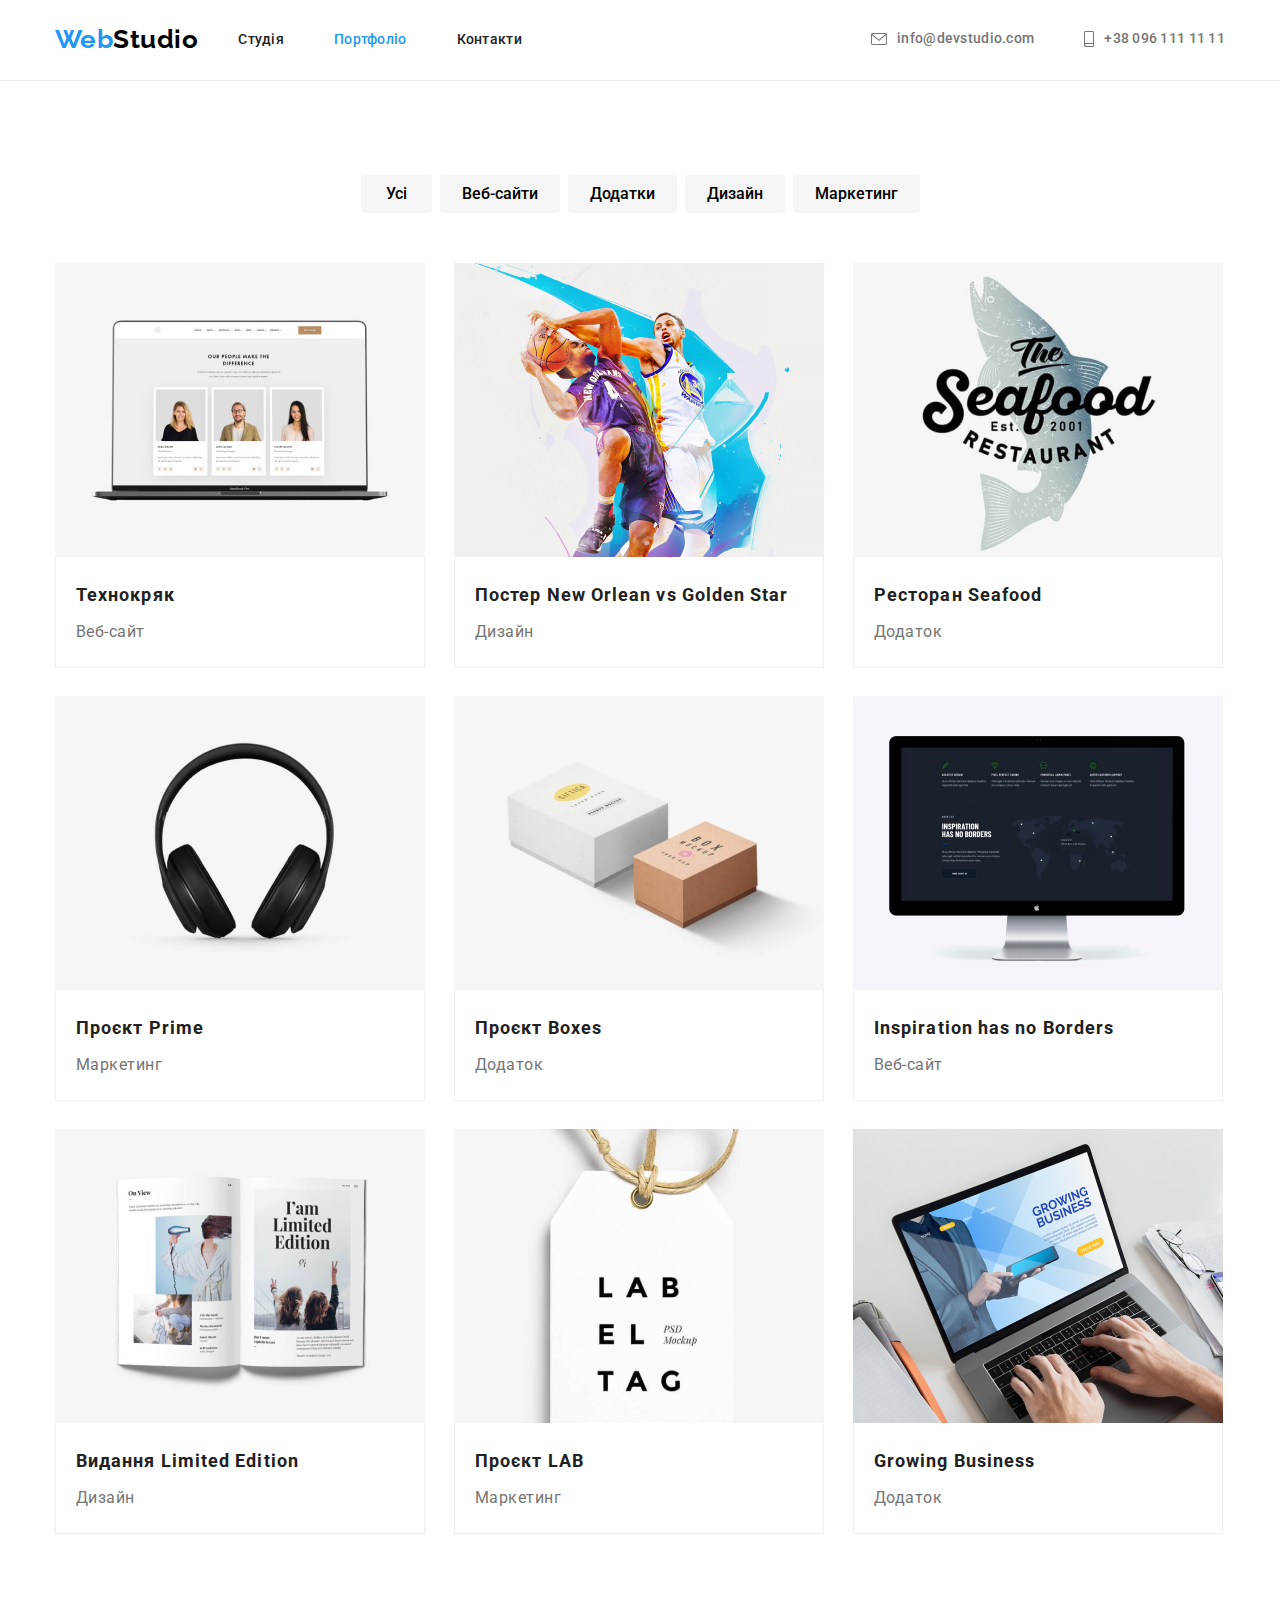
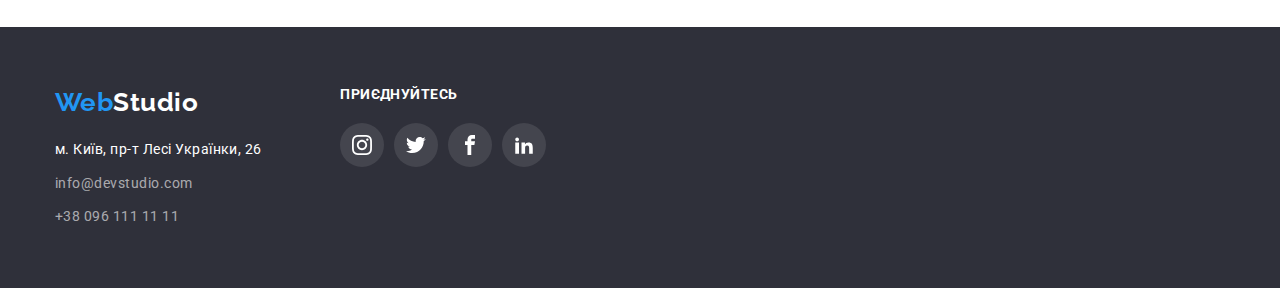
==== portfolio.html @ 58c79b78 "переробив" ====
<!DOCTYPE html>
<html lang="uk">
<head>
    <meta charset="UTF-8">
    <meta http-equiv="X-UA-Compatible" content="IE=edge">
    <meta name="viewport" content="width=device-width, initial-scale=1.0">
    <title>Портфоліо</title>
    <link rel="preconnect" href="https://fonts.googleapis.com">
    <link rel="preconnect" href="https://fonts.gstatic.com" crossorigin>
    <link href="https://fonts.googleapis.com/css2?family=Raleway:wght@700&family=Roboto:wght@400;500;700;900&display=swap" rel="stylesheet">
    <link rel="stylesheet" href="https://cdn.jsdelivr.net/npm/modern-normalize@1.1.0/modern-normalize.min.css">
    <link rel="stylesheet" href="./сss/styles.css">
</head>
<body>
    <header class="page-header">
        <div class="container page-header-container">
            <nav class="menu">
                <a href="./index.html" class="logo"><span class="slogan">Web</span><span class="slogan-logo">Studio</span></a>
    
                <ul class="menu-list">
                <li><a href="./index.html" class="menu-item">Студія</a></li>
                <li><a href="./portfolio.html" class="menu-item-current">Портфоліо</a></li>
                <li><a href="" class="menu-item">Контакти</a></li>
                </ul>
            </nav>
            
            <ul class="nav-link">
            <li class="nav-list"><a href="mailto:info@devstudio.com" class="nav-items">
                <svg class="contact-list" width="16" height="12">
                    <use href="./img/sprite.svg#icon-envelope-2" class="use-envelope"></use>
                  </svg>
                <span class="nav-info">info@devstudio.com</span></a></li>
            <li><a href="tel:+380961111111" class="nav-items">
                <svg class="contact-list" width="10" height="16">
                    <use href="./img/sprite.svg#icon-smartphone"></use>
                  </svg>
                +38 096 111 11 11</a></li>
            </ul>
        </div>
    </header>

    <main class="section">
    <div class="container">
    <h1 class="visually-hidden">Список робіт</h1>
    <ul class="filter-list">
     <li><button type="button" class="button button-all filter-button">Усі</button></li>
     <li><button type="button" class="button filter-button">Веб-сайти</button></li>
     <li><button type="button" class="button filter-button">Додатки</button></li>
     <li><button type="button" class="button filter-button">Дизайн</button></li>
     <li><button type="button" class="button filter-button">Маркетинг</button></li>   
    </ul>

    <ul class="list-works">
        <li class="list-works-item">
            <!-- <a href="" class="list-works-link link"> -->
        <img src="./img/imgtechnokryak1.jpg" alt="technokryak" width="370">  
         <div class="text-wrapper">
        <h2 class="list-works-items">Технокряк</h2>
         <p class="list-works-text">Веб-сайт</p> 
        </div> 
    <!-- </a>  -->
        </li>

        <li class="list-works-item">
            <!-- <a href="" class="list-works-link link"> -->
        <img src="./img/imgposter2.jpg" alt="poster" width="370">
        <div class="text-wrapper">
        <h2 class="list-works-items">Постер New Orlean vs Golden Star</h2>
         <p class="list-works-text">Дизайн</p> 
        </div>
    <!-- </a> -->
        </li>

        <li class="list-works-item">
            <!-- <a href="" class="list-works-link link"> -->
        <img src="./img/imgrestoran3.jpg" alt="restoran" width="370">
        <div class="text-wrapper">
        <h2 class="list-works-items">Ресторан Seafood</h2>
         <p class="list-works-text">Додаток</p>
         </div> 
        <!-- </a> -->
        </li>
        
        <li class="list-works-item">
            <!-- <a href="" class="list-works-link link"> -->
        <img src="./img/imgnaushniki4.jpg" alt="naushniki" width="370">    
        <div class="text-wrapper">
        <h2 class="list-works-items">Проєкт Prime</h2>
         <p class="list-works-text">Маркетинг</p>
         </div>
        <!-- </a> -->
        </li>

        <li class="list-works-item">
            <!-- <a href="" class="list-works-link link"> -->
        <img src="./img/imgboxes5.jpg" alt="boxes" width="370">
        <div class="text-wrapper">
        <h2 class="list-works-items">Проєкт Boxes</h2>
         <p class="list-works-text">Додаток</p>
         </div> 
        <!-- </a> -->
        </li>

        <li class="list-works-item">
            <!-- <a href="" class="list-works-link link"> -->
        <img src="./img/imgmonitor6.jpg" alt="monitor" width="370">    
        <div class="text-wrapper">
        <h2 class="list-works-items">Inspiration has no Borders</h2>
         <p class="list-works-text">Веб-сайт</p>
         </div> 
        <!-- </a> -->
        </li>

        <li class="list-works-item">
            <!-- <a href="" class="list-works-link link"> -->
        <img src="./img/imgbook7.jpg" alt="book" width="370">
        <div class="text-wrapper">
        <h2 class="list-works-items">Видання Limited Edition</h2>
         <p class="list-works-text">Дизайн</p>
        </div>
    <!-- </a>   -->
        </li>

        <li class="list-works-item">
            <!-- <a href="" class="list-works-link link"> -->
        <img src="./img/imglabel8.jpg" alt="label" width="370">
        <div class="text-wrapper">
        <h2 class="list-works-items">Проєкт LAB</h2>
         <p class="list-works-text">Маркетинг</p> 
        </div>
    <!-- </a>  -->
        </li>

        <li class="list-works-item">
            <!-- <a href="" class="list-works-link link"> -->
        <img src="./img/imgnotebook9.jpg" alt="notebook" width="370">   
        <div class="text-wrapper">
        <h2 class="list-works-items">Growing Business</h2>
         <p class="list-works-text">Додаток</p> 
        </div> 
    <!-- </a> -->
        </li>
    </ul>
</div>
</main>

<footer class="section-footer">

    <div class="container page-footer">
    <div class="logo-container">
    <div class="logo-footer">
        <a href="./index.html" class="logo"><span class="slogan">Web</span><span class="slogan-text">Studio</span></a>
    </div>
        <address class="address">
            <a href="https://goo.gl/maps/XoqfhAZ9AHPVLFfU8" class="address-text" target="_blank"  rel="noopener noreferrer" >м. Київ, пр-т Лесі Українки, 26</a> 
        <ul class="address-list">
        <li><a href="mailto:info@devstudio.com" class="address-mail">info@devstudio.com</a></li>
        <li><a href="tel:+380961111111" class="address-mail">+38 096 111 11 11</a></li>
    </ul>
    
    </address>
</div>

    <div class="footer-community">
        <h3 class="community-title"><span class="community-logo">приєднуйтесь</span></h3>
        <ul class="footer-list">
            <li>
                <a href="" class="social-list-item">
                <svg class="link-change-color" width="20" height="20">
                    <use href="./img/sprite.svg#icon-instagram"></use>
                </svg>
            </a>
            </li>
            <li>
                <a href="" class="social-list-item">
                <svg class="link-change-color" width="20" height="20">
                    <use href="./img/sprite.svg#icon-Vector"></use>
                </svg>
            </a>
            </li>
            <li>
                <a href="" class="social-list-item">
                <svg class="link-change-color" width="20" height="20">
                    <use href="./img/sprite.svg#icon-facebook"></use>
                </svg>
            </a>
            </li>
            <li>
                <a href="" class="social-list-item">
                <svg class="link-change-color" width="20" height="20">
                    <use href="./img/sprite.svg#icon-linkedin2"></use>
                </svg>
            </a>
            </li>
        </ul>
    </div>
</div>
</footer>
    
</body>
</html>
---- сss/styles.css ----
:root{
    --primary-text-color: #212121;
    --second-text-color: #757575;
    --accent-color: #2196F3;
    --background-color: #2F303A;
    --white-color: #FFFFFF;
    --background-page-color: #F5F5F5;
    --addres-mail-color: rgba(255, 255, 255, 0.6);
    --slogan-logo-color: #000000;
    --backgroung-color-button: #F5F4FA;
    --primaru-link-color: #AFB1B8;
  }

h1,
h2,
h3,
h4,
h5,
h6,
p {
  margin-top: 0;
  margin-bottom: 0;
}

ul,
ol {
  margin-top: 0;
  margin-bottom: 0;
  padding-left: 0;
}

img {
  display: block;
}

.list {
  list-style: none;
}

.link {
  text-decoration: none;
}

button {
  cursor: pointer;
}

.container {
    width: 1200px;
    margin-left: auto;
    margin-right: auto;
    padding-left: 15px;
    padding-right: 15px;
  }

body{
    background: var(--white-color);
    color: var(--primary-text-color);
    font-family: Roboto, sans-serif;
    letter-spacing: 0.03em;
    font-weight: 400;
}

/* Site nav */

.page-header{
    padding-top: 24px;
  padding-bottom: 25px;
  
  border-bottom: 1px solid #ECECEC;;
}

ul{
    list-style: none;
}

.page-header-container {
    display: flex;
    align-items: center;
  }

.menu{
    display: flex;
  align-items: center;
  column-gap: 40px;
    
}

.logo{
    font-family: Raleway, sans-serif;
    font-weight: 700;
    font-size: 26px;
    line-height: 1.19;
    text-decoration: none;
}

.slogan{
color: var(--accent-color);
}

.slogan-logo{
color: var(--slogan-logo-color);
}

.slogan-text{
    color: var(--white-color);
}

.menu-list{
    display: flex;
  align-items: center;
  column-gap: 50px;
}

.menu-item:hover, .list-item:focus{
  color: var(--accent-color);  
}

.menu-item{
    font-weight: 500;
font-size: 14px;
line-height: 1.14;
letter-spacing: 0.02em;
    color: var(--primary-text-color);
    text-decoration: none;
}

.menu-item-current{
    font-weight: 500;
font-size: 14px;
line-height: 1.14;
letter-spacing: 0.02em;
    color: var(--accent-color);
    text-decoration: none;
}

/* .menu-item-current::after{
  display: block;
  content: '';
  background: #2196F3;
  width: 48px;
  height: 4px;
} */

.nav-link{
    display: flex;
  column-gap: 50px;
  margin-left: auto;
  justify-content: center;
}

.nav-list{
  display: flex;
  justify-content: center;
  align-items: center;
}





.nav-items{
    font-weight: 500;
font-size: 14px;
line-height: 1.14;
letter-spacing: 0.02em;
    color: var(--second-text-color);
    text-decoration: none;
  display: flex;
  justify-content: center;
  align-items: center;
}

.contact-list{
margin-right: 10px;
display: flex;
justify-content: center;
fill: var(--second-text-color);
}

.nav-info{
display: flex;
align-items: center;
}


.contact-list:hover, .contact-list:focus{
  fill: var(--accent-color);  
}

.nav-list:hover, .nav-list:focus{
  fill: var(--accent-color);  
}

.nav-items:hover, .nav-items:focus{
    color: var(--accent-color);  
  }

  .nav-items:hover .contact-list,
.nav-items:focus .contact-list {
  background-color: var(--white-color);
  fill: var(--accent-color)
}

  /* Section 1 */

  .section{
    padding-top: 94px;
    padding-bottom: 94px;
  }

  .visually-hidden {
    position: absolute;
    width: 1px;
    height: 1px;
    margin: -1px;
    border: 0;
    padding: 0;
    white-space: nowrap;
    clip-path: inset(100%);
    clip: rect(0 0 0 0);
    overflow: hidden;
  }

  .hero{
    background: #C4C4C4;
    padding-top: 200px;
    padding-bottom: 200px;
    background-image: linear-gradient(rgba(47, 48, 58, 0.4), rgba(47, 48, 58, 0.4)), url('../img/Img\(2\).jpg');
    background-size: 1600px auto;
  }

  .hero-title{
    font-weight: 900;
font-size: 44px;
line-height: 1.37;
margin: 0 auto;
text-align: center;
letter-spacing: 0.06em;
text-transform: uppercase;
    color: var(--white-color);
    margin-bottom: 30px;
  }

.hero-button{
    font-weight: 700;
font-size: 16px;
line-height: 1.88;
letter-spacing: 0.06em;
    font-family: inherit;
    background: var(--accent-color);
    color: var(--white-color);
    cursor: pointer;
    padding: 10px 32px;
    display: block;
    min-width: 216px;
    margin: 0 auto;
    box-shadow: 0px 4px 4px rgba(0, 0, 0, 0.15);
border-radius: 4px;
border: none;
}

.hero-button:active{
  background-color: #188CE8;
}

/* Section2 */

.benefits{
     padding-top: 94px;
  
}

.list{
    display: flex;
    column-gap: 30px;
}

.list-box{
  width: 270px;
}

.list-box-item{
 display: flex;
 justify-content: center;
  width: 270px;
  height: 120px;
  background: #F5F4FA;
border-radius: 4px;
margin-bottom: 30px;
}

.list-box-antena{
  margin-top: 25px;
  /* display: flex; */
  /* margin: 0 auto;
  justify-content: center;
  align-items: center;
  text-align: center; */
  width: 70px;
height: 70px;
  /* background: #F5F4FA;
border-radius: 4px; */
/* width: 270px;
  height: 120px; */
  /* padding-top: 25px;
    padding-bottom: 100px;  */
}

.list-option{
    font-weight: 700;
font-size: 14px;
line-height: 1.14;
letter-spacing: 0.03em;
text-transform: uppercase;
margin-bottom: 10px;
}


.list-caption{
font-size: 14px;
line-height: 1.7;
letter-spacing: 0.03em;
    color: var(--second-text-color);
}


/* Section3 */


.title-about{
    font-weight: 700;
font-size: 36px;
line-height: 1.17;
text-align: center;
letter-spacing: 0.03em;
margin-bottom: 50px;
}

.work-list{
  display: flex;
  column-gap: 30px;
}


/* Section4 */

.team{
  background-color: var(--background-page-color);
}

.title-team{
    font-weight: 700;
font-size: 36px;
line-height: 1.17;
text-align: center;
letter-spacing: 0.03em;
margin-bottom: 50px;
}

.team-list{
  display: flex;
  column-gap: 30px;
}

.speaker{
  box-shadow: 0px 1px 3px rgba(0, 0, 0, 0.12), 0px 1px 1px rgba(0, 0, 0, 0.14), 0px 2px 1px rgba(0, 0, 0, 0.2);
border-radius: 0px 0px 4px 4px;
text-align: center;
}

.speaker-border{
  padding: 30px;
  background-color: var(--white-color);
  border-radius: 0px 0px 4px 4px;
}

.text-name{
    font-weight: 500;
font-size: 16px;
line-height: 1.19;
letter-spacing: 0.03em;
padding-bottom: 10px;
}

.text{
font-size: 16px;
line-height: 1.19;
    color: var(--second-text-color);
}

.social-list{
  display: flex;
  justify-content: center;
  align-items: center;
  column-gap: 10px;
  margin-top: 16px;
}

.social-list-link{
  display: flex;
  justify-content: center;
  align-items: center;
  width: 44px;
  height: 44px;
  border-radius: 50%;
  background-color: #ffffff;
  
}


.social-list-link:hover,
.social-list-link:focus {
  background-color: var(--accent-color);
  fill: var(--white-color);
}

.social-list-icon {
  fill: var(--primaru-link-color);
  height: 20px;
}

.social-list-link:hover .social-list-icon,
.social-list-link:focus .social-list-icon {
  background-color: var(--accent-color);
  fill: var(--white-color);
}

/* .social-list-link:hover, .social-list-link:focus{
  background-color: var(--accent-color);
  
} */

/* .social-list-icon{
  fill: green;
} */

/* .social-list-link:hover .social-list-icon,
.social-list-link:focus .social-list-icon {
  fill: var(--accent-color);
} */



/* SECTION CLIENTS */

.clients{
  font-weight: 700;
font-size: 36px;
line-height: 1.17;
text-align: center;
letter-spacing: 0.03em;
margin-bottom: 50px;
}

.clients-list{
  display: flex;
  justify-content: center;
  /* align-items: center; */
  column-gap: 30px;
  /* margin-top: 50px; */
}

/* .clients-item{
  /* display: flex;
  justify-content: center;
  width: 170px;
  height: 92px;
  background-color: #ffffff;
  border: 1px solid #AFB1B8;
border-radius: 4px; */
/* } */ 

/* .clients-item{
  display: flex;
}

.clients-item:hover,
.clients-item:focus{
  fill: var(--accent-color);
   
} */

.clients-list-link{
   
  display: flex;
  justify-content: center;
  align-items: center;
  width: 170px;
  height: 92px;
  background-color: var(--white-color);
  border: 1px solid #AFB1B8;
border-radius: 4px;
}

.clients-link-icon{
  display: flex;
  fill: var(--primaru-link-color);
}

.clients-list-link:hover,
.clients-list-link:focus{
  fill: var(--accent-color);
  border: 1px solid var(--accent-color); 
}




/* .clients-link-icon:hover,
.clients-link-icon:focus{
  fill: var(--accent-color);
} */


.clients-list-link:hover .clients-link-icon,
.clients-list-link:focus .clients-link-icon{
  fill: var(--accent-color);
}



/* footer */

.section-footer{
    padding-top: 60px;
    padding-bottom: 60px;
  background: var(--background-color);
}

.page-footer{
  display: flex;
  

}

.logo-footer{
  margin-bottom: 20px;
  margin-right: 72px;
}

.address{
    font-style: normal;
    display: flex;
    flex-direction: column;
    row-gap: 9px;
}

.address-list{
  display: flex;
    flex-direction: column;
    row-gap: 9px;
}


.address-text{
    font-size: 14px;
line-height: 1.7;
    color: var(--white-color);
    text-decoration: none;
    }
    
    .address-mail{
font-size: 14px;
line-height: 24px;
        color: var(--addres-mail-color);
        text-decoration: none;
    }

    .address-mail:hover, .address-mail:focus{
        color: var(--accent-color);  
      }


.footer-community{
 margin-left: 70px;
  
  
}
 
.community-title{

justify-content: center;
font-weight: 700;
font-size: 14px;
line-height: 1.14;
letter-spacing: 0.03em;
text-transform: uppercase;
margin-bottom: 20px;
}

.community-logo{
  font-weight: 700;
  font-size: 14px;
  line-height: 1.14;
  letter-spacing: 0.03em;
  text-transform: uppercase;
  color: var(--white-color); 
}

.footer-list{
  display: flex;
  /* justify-content: center;
  align-items: center; */
  column-gap: 10px;
  margin-top: 16px;
}

.social-list-item{
  display: flex;
  justify-content: center;
  align-items: center;
  width: 44px;
  height: 44px;
  border-radius: 50%;
  background-color: rgba(255, 255, 255, 0.1);
  fill: var(--white-color);
  
}

.link-change-color{
fill: var(--white-color);

}
  
.social-list-item:hover,
.social-list-item:focus {
  background-color: var(--accent-color);
  fill: var(--white-color);
}

.social-list-icon {
  fill: var(--primaru-link-color);
  height: 20px;
}

.social-list-item:hover .social-list-icon,
.social-list-item:focus .social-list-icon {
  background-color: var(--accent-color);
  fill: var(--white-color);
}

    /* PORTFOLIO PAGES */

    /* Список робіт */

.filter-list{
  display: flex;
  justify-content: center;
  column-gap: 8px;
  margin-bottom: 50px;
}

.button{
        font-weight: 500;
    font-size: 16px;
    line-height: 1.63;
        background: var(--background-page-color);
        font-family: inherit;
        cursor: pointer;
        border-radius: 4px;
        border-color: var(--backgroung-color-button);
        padding: 6px 22px;
        border: none;
    }

.button-all{
  padding: 6px 25px; 
}

.button:hover, button:focus{
        background-color: var(--accent-color);
        color: var(--white-color);
    }

.filter-button{
  display: block;
}

.filter-button:hover,
.filter-button:focus{
  box-shadow: 0px 3px 1px rgba(0, 0, 0, 0.1), 0px 1px 2px rgba(0, 0, 0, 0.08), 0px 2px 2px rgba(0, 0, 0, 0.12);
border-radius: 4px;
}

.list-works{
  display: flex;
  flex-wrap: wrap;
  gap: 29px;
}

/* .list-works-item{
  max-width: 370px;
max-height: 404px;
} */

.list-works-link{
  display: block;
  
}

/* .list-works-item{
  display: block;
} */

/* .list-works-item:hover{
  border: 1px solid #EEEEEE;
  box-shadow: 0px 1px 1px rgba(0, 0, 0, 0.12), 0px 4px 4px rgba(0, 0, 0, 0.06), 1px 4px 6px rgba(0, 0, 0, 0.16);
} */

.list-works-link:hover,
.list-works-link:hover
{
  
  border: 1px solid #EEEEEE;
  box-shadow: 0px 1px 1px rgba(0, 0, 0, 0.12), 0px 4px 4px rgba(0, 0, 0, 0.06), 1px 4px 6px rgba(0, 0, 0, 0.16); 
}

.list-works-item{
  max-width: 370px;
max-height: 404px;
}

.list-works-items{
    font-weight: 700;
font-size: 18px;
line-height: 2;
letter-spacing: 0.06em;
margin-bottom: 4px;
color: var(--primary-text-color);
}

.list-works-item:hover,
.list-works-item:hover
{
  
  border: 1px solid #EEEEEE;
  box-shadow: 0px 1px 1px rgba(0, 0, 0, 0.12), 0px 4px 4px rgba(0, 0, 0, 0.06), 1px 4px 6px rgba(0, 0, 0, 0.16); 
}



.text-wrapper{
  padding: 20px;
  border: 1px solid #EEEEEE;
  border-top: none;
  background-color: var(--white-color);

}

    .list-works-text{
font-size: 16px;
line-height: 1.88;
        color: var(--second-text-color);
    }
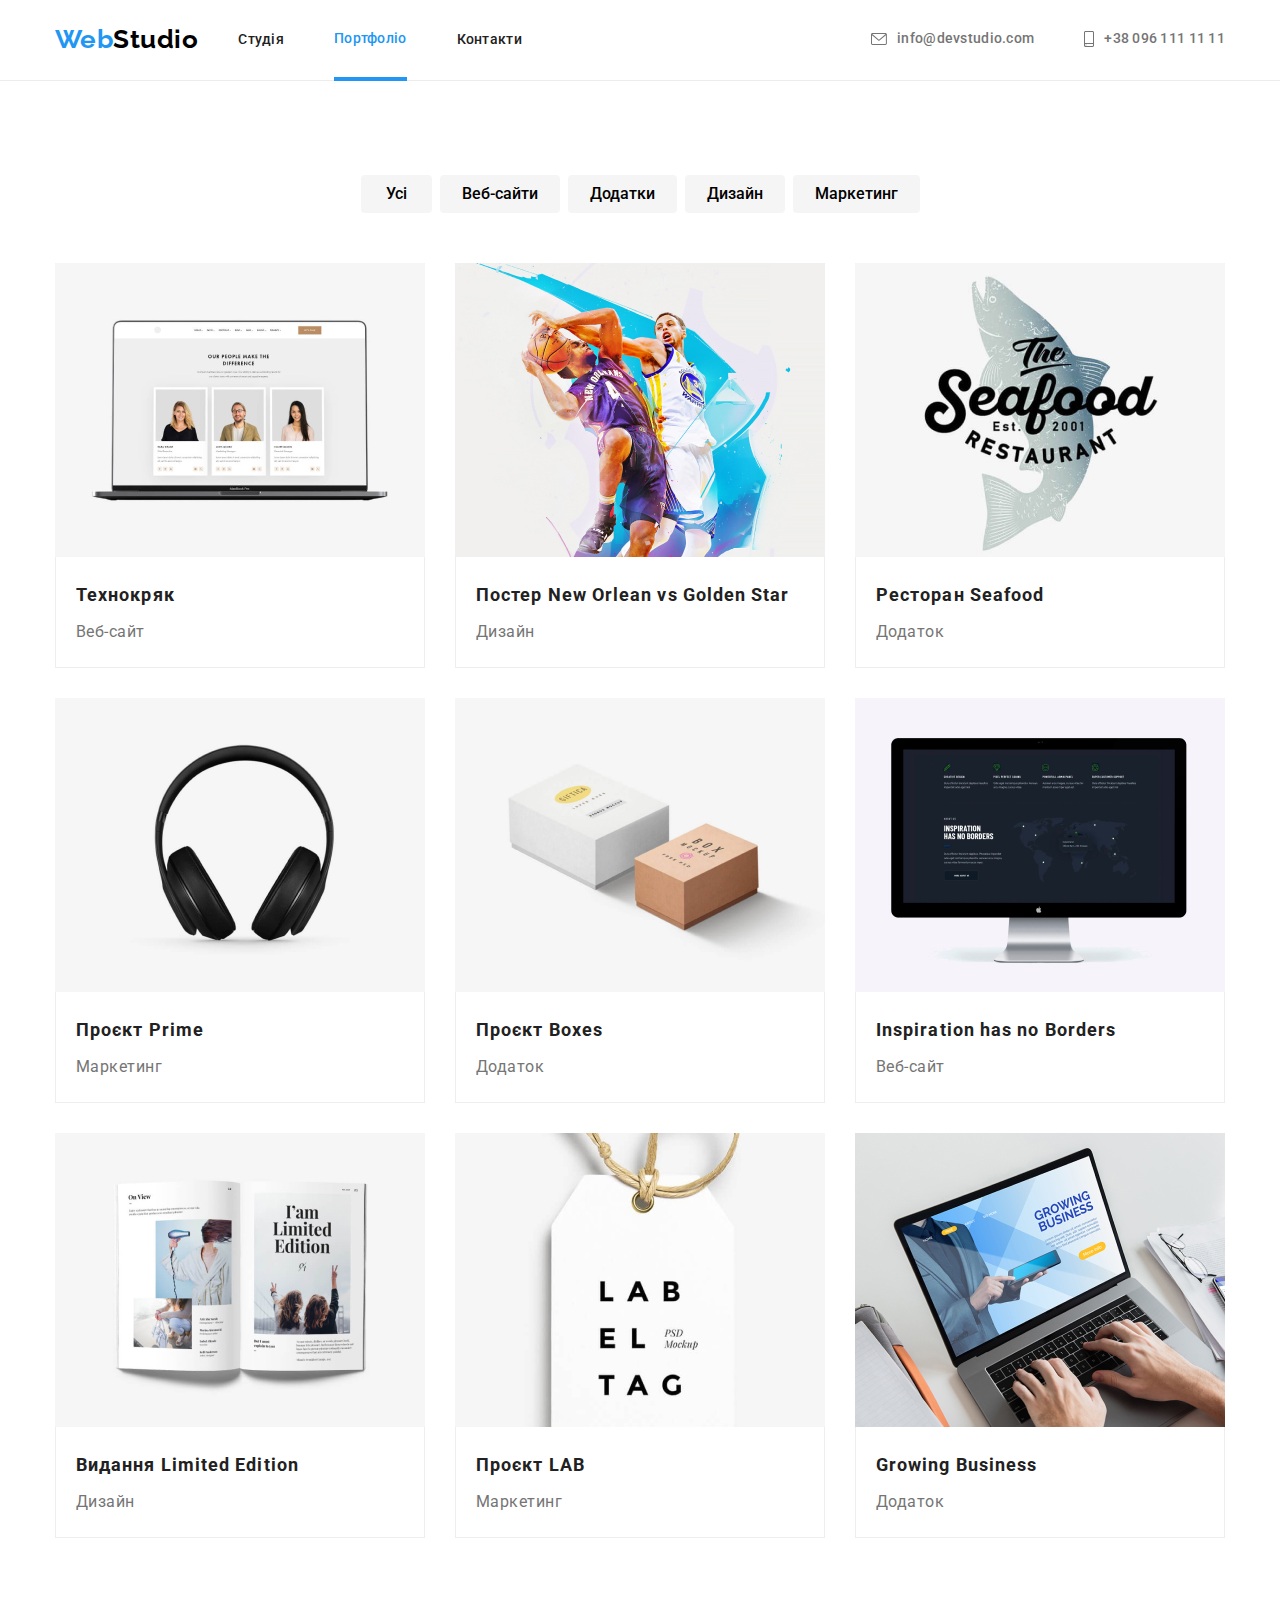
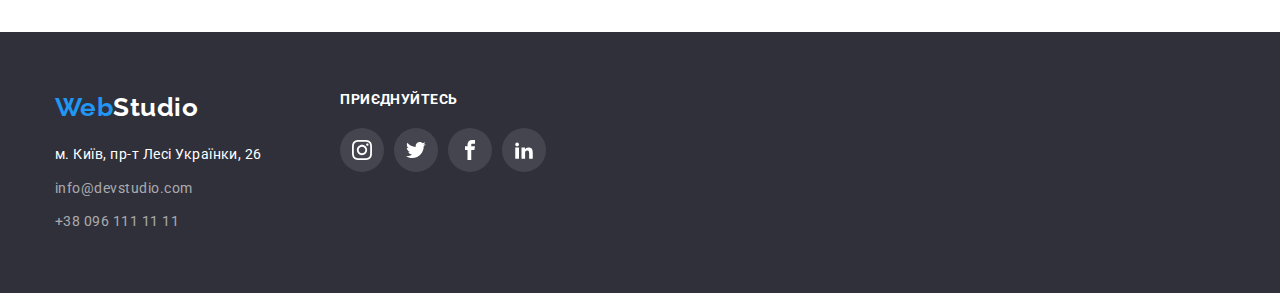
==== commit d82b6ecc: "dz5" ====
--- a/portfolio.html
+++ b/portfolio.html
@@ -1,201 +1,338 @@
 <!DOCTYPE html>
 <html lang="uk">
-<head>
-    <meta charset="UTF-8">
-    <meta http-equiv="X-UA-Compatible" content="IE=edge">
-    <meta name="viewport" content="width=device-width, initial-scale=1.0">
+  <head>
+    <meta charset="UTF-8" />
+    <meta http-equiv="X-UA-Compatible" content="IE=edge" />
+    <meta name="viewport" content="width=device-width, initial-scale=1.0" />
     <title>Портфоліо</title>
-    <link rel="preconnect" href="https://fonts.googleapis.com">
-    <link rel="preconnect" href="https://fonts.gstatic.com" crossorigin>
-    <link href="https://fonts.googleapis.com/css2?family=Raleway:wght@700&family=Roboto:wght@400;500;700;900&display=swap" rel="stylesheet">
-    <link rel="stylesheet" href="https://cdn.jsdelivr.net/npm/modern-normalize@1.1.0/modern-normalize.min.css">
-    <link rel="stylesheet" href="./сss/styles.css">
-</head>
-<body>
+    <link rel="preconnect" href="https://fonts.googleapis.com" />
+    <link rel="preconnect" href="https://fonts.gstatic.com" crossorigin />
+    <link
+      href="https://fonts.googleapis.com/css2?family=Raleway:wght@700&family=Roboto:wght@400;500;700;900&display=swap"
+      rel="stylesheet"
+    />
+    <link
+      rel="stylesheet"
+      href="https://cdn.jsdelivr.net/npm/modern-normalize@1.1.0/modern-normalize.min.css"
+    />
+    <link rel="stylesheet" href="./сss/styles.css" />
+  </head>
+  <body>
     <header class="page-header">
-        <div class="container page-header-container">
-            <nav class="menu">
-                <a href="./index.html" class="logo"><span class="slogan">Web</span><span class="slogan-logo">Studio</span></a>
-    
-                <ul class="menu-list">
-                <li><a href="./index.html" class="menu-item">Студія</a></li>
-                <li><a href="./portfolio.html" class="menu-item-current">Портфоліо</a></li>
-                <li><a href="" class="menu-item">Контакти</a></li>
-                </ul>
-            </nav>
-            
-            <ul class="nav-link">
-            <li class="nav-list"><a href="mailto:info@devstudio.com" class="nav-items">
-                <svg class="contact-list" width="16" height="12">
-                    <use href="./img/sprite.svg#icon-envelope-2" class="use-envelope"></use>
-                  </svg>
-                <span class="nav-info">info@devstudio.com</span></a></li>
-            <li><a href="tel:+380961111111" class="nav-items">
-                <svg class="contact-list" width="10" height="16">
-                    <use href="./img/sprite.svg#icon-smartphone"></use>
-                  </svg>
-                +38 096 111 11 11</a></li>
+      <div class="container page-header-container">
+        <nav class="menu">
+          <a href="./index.html" class="logo"
+            ><span class="slogan">Web</span
+            ><span class="slogan-logo">Studio</span></a
+          >
+
+          <ul class="menu-list">
+            <li><a href="./index.html" class="menu-item">Студія</a></li>
+            <li>
+              <a href="./portfolio.html" class="menu-item menu-item-current">Портфоліо</a>
+            </li>
+            <li><a href="" class="menu-item">Контакти</a></li>
+          </ul>
+        </nav>
+
+        <ul class="nav-link">
+          <li class="nav-list">
+            <a href="mailto:info@devstudio.com" class="nav-items">
+              <svg class="contact-list" width="16" height="12">
+                <use
+                  href="./img/sprite.svg#icon-envelope-2"
+                  class="use-envelope"
+                ></use>
+              </svg>
+              <span class="nav-info">info@devstudio.com</span></a
+            >
+          </li>
+          <li>
+            <a href="tel:+380961111111" class="nav-items">
+              <svg class="contact-list" width="10" height="16">
+                <use href="./img/sprite.svg#icon-smartphone"></use>
+              </svg>
+              +38 096 111 11 11</a
+            >
+          </li>
+        </ul>
+      </div>
+    </header>
+
+    <main class="section">
+      <div class="container">
+        <h1 class="visually-hidden">Список робіт</h1>
+        <ul class="filter-list">
+          <li>
+            <button type="button" class="button button-all filter-button">
+              Усі
+            </button>
+          </li>
+          <li>
+            <button type="button" class="button filter-button">
+              Веб-сайти
+            </button>
+          </li>
+          <li>
+            <button type="button" class="button filter-button">Додатки</button>
+          </li>
+          <li>
+            <button type="button" class="button filter-button">Дизайн</button>
+          </li>
+          <li>
+            <button type="button" class="button filter-button">
+              Маркетинг
+            </button>
+          </li>
+        </ul>
+
+        <ul class="list-works">
+          <li class="list-works-item">
+            <a href="" class="list-works-link link">
+              <div class="thumb">
+                <img
+                  src="./img/imgtechnokryak1.jpg"
+                  alt="technokryak"
+                  width="370"
+                />
+                <div class="overlay">
+                  <p class="overlay-text">
+                    Ресурс пропонує комплексні пропозиції з різним рівнем
+                    функціоналу та сервісів. Все це дозволить відвідувачу
+                    отримати вичерпні відомості про компанію чи приватну особу.
+                  </p>
+                </div>
+              </div>
+              <div class="text-wrapper">
+                <h2 class="list-works-items">Технокряк</h2>
+                <p class="list-works-text">Веб-сайт</p>
+              </div>
+            </a>
+          </li>
+
+          <li class="list-works-item">
+            <a href="" class="list-works-link link">
+                <div class="thumb">
+            <img src="./img/imgposter2.jpg" alt="poster" width="370" />
+            <div class="overlay">
+                <p class="overlay-text">
+                  Ресурс пропонує комплексні пропозиції з різним рівнем
+                  функціоналу та сервісів. Все це дозволить відвідувачу
+                  отримати вичерпні відомості про компанію чи приватну особу.
+                </p>
+              </div>
+            </div>
+            <div class="text-wrapper">
+              <h2 class="list-works-items">Постер New Orlean vs Golden Star</h2>
+              <p class="list-works-text">Дизайн</p>
+            </div>
+            </a>
+          </li>
+
+          <li class="list-works-item">
+            <a href="" class="list-works-link link">
+                <div class="thumb">
+                <img src="./img/imgrestoran3.jpg" alt="restoran" width="370" />
+                <div class="overlay">
+                    <p class="overlay-text">
+                      Ресурс пропонує комплексні пропозиції з різним рівнем
+                      функціоналу та сервісів. Все це дозволить відвідувачу
+                      отримати вичерпні відомості про компанію чи приватну особу.
+                    </p>
+                  </div>
+                </div>
+                <div class="text-wrapper">
+              <h2 class="list-works-items">Ресторан Seafood</h2>
+              <p class="list-works-text">Додаток</p>
+            </div>
+            </a>
+          </li>
+
+          <li class="list-works-item">
+            <a href="" class="list-works-link link">
+                <div class="thumb">
+                <img src="./img/imgnaushniki4.jpg" alt="naushniki" width="370" />
+                <div class="overlay">
+                    <p class="overlay-text">
+                      Ресурс пропонує комплексні пропозиції з різним рівнем
+                      функціоналу та сервісів. Все це дозволить відвідувачу
+                      отримати вичерпні відомості про компанію чи приватну особу.
+                    </p>
+                  </div>
+                </div>
+                <div class="text-wrapper">
+              <h2 class="list-works-items">Проєкт Prime</h2>
+              <p class="list-works-text">Маркетинг</p>
+            </div>
+            </a>
+          </li>
+
+          <li class="list-works-item">
+            <a href="" class="list-works-link link">
+                <div class="thumb">
+                <img src="./img/imgboxes5.jpg" alt="boxes" width="370" />
+                <div class="overlay">
+                    <p class="overlay-text">
+                      Ресурс пропонує комплексні пропозиції з різним рівнем
+                      функціоналу та сервісів. Все це дозволить відвідувачу
+                      отримати вичерпні відомості про компанію чи приватну особу.
+                    </p>
+                  </div>
+                </div>
+                <div class="text-wrapper">
+              <h2 class="list-works-items">Проєкт Boxes</h2>
+              <p class="list-works-text">Додаток</p>
+            </div>
+            </a>
+          </li>
+
+          <li class="list-works-item">
+            <a href="" class="list-works-link link">
+                <div class="thumb">
+            <img src="./img/imgmonitor6.jpg" alt="monitor" width="370"/>
+            <div class="overlay">
+                <p class="overlay-text">
+                  Ресурс пропонує комплексні пропозиції з різним рівнем
+                  функціоналу та сервісів. Все це дозволить відвідувачу
+                  отримати вичерпні відомості про компанію чи приватну особу.
+                </p>
+              </div>
+            </div>
+            <div class="text-wrapper">
+              <h2 class="list-works-items">Inspiration has no Borders</h2>
+              <p class="list-works-text">Веб-сайт</p>
+            </div>
+            </a>
+          </li>
+
+          <li class="list-works-item">
+            <a href="" class="list-works-link link">
+                <div class="thumb">
+            <img src="./img/imgbook7.jpg" alt="book" width="370" />
+            <div class="overlay">
+                <p class="overlay-text">
+                  Ресурс пропонує комплексні пропозиції з різним рівнем
+                  функціоналу та сервісів. Все це дозволить відвідувачу
+                  отримати вичерпні відомості про компанію чи приватну особу.
+                </p>
+              </div>
+            </div>
+            <div class="text-wrapper">
+              <h2 class="list-works-items">Видання Limited Edition</h2>
+              <p class="list-works-text">Дизайн</p>
+            </div>
+            </a>  
+          </li>
+
+          <li class="list-works-item">
+            <a href="" class="list-works-link link">
+                <div class="thumb">
+            <img src="./img/imglabel8.jpg" alt="label" width="370" />
+            <div class="overlay">
+                <p class="overlay-text">
+                  Ресурс пропонує комплексні пропозиції з різним рівнем
+                  функціоналу та сервісів. Все це дозволить відвідувачу
+                  отримати вичерпні відомості про компанію чи приватну особу.
+                </p>
+              </div>
+            </div>
+            <div class="text-wrapper">
+              <h2 class="list-works-items">Проєкт LAB</h2>
+              <p class="list-works-text">Маркетинг</p>
+            </div>
+            </a> 
+          </li>
+
+          <li class="list-works-item">
+            <a href="" class="list-works-link link">
+                <div class="thumb">
+            <img src="./img/imgnotebook9.jpg" alt="notebook" width="370" />
+            <div class="overlay">
+                <p class="overlay-text">
+                  Ресурс пропонує комплексні пропозиції з різним рівнем
+                  функціоналу та сервісів. Все це дозволить відвідувачу
+                  отримати вичерпні відомості про компанію чи приватну особу.
+                </p>
+              </div>
+            </div>
+            <div class="text-wrapper">
+              <h2 class="list-works-items">Growing Business</h2>
+              <p class="list-works-text">Додаток</p>
+            </div>
+            </a>
+          </li>
+        </ul>
+      </div>
+    </main>
+
+    <footer class="section-footer">
+      <div class="container page-footer">
+        <div class="logo-container">
+          <div class="logo-footer">
+            <a href="./index.html" class="logo"
+              ><span class="slogan">Web</span
+              ><span class="slogan-text">Studio</span></a
+            >
+          </div>
+          <address class="address">
+            <a
+              href="https://goo.gl/maps/XoqfhAZ9AHPVLFfU8"
+              class="address-text"
+              target="_blank"
+              rel="noopener noreferrer"
+              >м. Київ, пр-т Лесі Українки, 26</a
+            >
+            <ul class="address-list">
+              <li>
+                <a href="mailto:info@devstudio.com" class="address-mail"
+                  >info@devstudio.com</a
+                >
+              </li>
+              <li>
+                <a href="tel:+380961111111" class="address-mail"
+                  >+38 096 111 11 11</a
+                >
+              </li>
             </ul>
+          </address>
         </div>
-    </header>
-
-    <main class="section">
-    <div class="container">
-    <h1 class="visually-hidden">Список робіт</h1>
-    <ul class="filter-list">
-     <li><button type="button" class="button button-all filter-button">Усі</button></li>
-     <li><button type="button" class="button filter-button">Веб-сайти</button></li>
-     <li><button type="button" class="button filter-button">Додатки</button></li>
-     <li><button type="button" class="button filter-button">Дизайн</button></li>
-     <li><button type="button" class="button filter-button">Маркетинг</button></li>   
-    </ul>
-
-    <ul class="list-works">
-        <li class="list-works-item">
-            <!-- <a href="" class="list-works-link link"> -->
-        <img src="./img/imgtechnokryak1.jpg" alt="technokryak" width="370">  
-         <div class="text-wrapper">
-        <h2 class="list-works-items">Технокряк</h2>
-         <p class="list-works-text">Веб-сайт</p> 
-        </div> 
-    <!-- </a>  -->
-        </li>
-
-        <li class="list-works-item">
-            <!-- <a href="" class="list-works-link link"> -->
-        <img src="./img/imgposter2.jpg" alt="poster" width="370">
-        <div class="text-wrapper">
-        <h2 class="list-works-items">Постер New Orlean vs Golden Star</h2>
-         <p class="list-works-text">Дизайн</p> 
+
+        <div class="footer-community">
+          <h3 class="community-title">
+            <span class="community-logo">приєднуйтесь</span>
+          </h3>
+          <ul class="footer-list">
+            <li>
+              <a href="" class="social-list-item">
+                <svg class="link-change-color" width="20" height="20">
+                  <use href="./img/sprite.svg#icon-instagram"></use>
+                </svg>
+              </a>
+            </li>
+            <li>
+              <a href="" class="social-list-item">
+                <svg class="link-change-color" width="20" height="20">
+                  <use href="./img/sprite.svg#icon-Vector"></use>
+                </svg>
+              </a>
+            </li>
+            <li>
+              <a href="" class="social-list-item">
+                <svg class="link-change-color" width="20" height="20">
+                  <use href="./img/sprite.svg#icon-facebook"></use>
+                </svg>
+              </a>
+            </li>
+            <li>
+              <a href="" class="social-list-item">
+                <svg class="link-change-color" width="20" height="20">
+                  <use href="./img/sprite.svg#icon-linkedin2"></use>
+                </svg>
+              </a>
+            </li>
+          </ul>
         </div>
-    <!-- </a> -->
-        </li>
-
-        <li class="list-works-item">
-            <!-- <a href="" class="list-works-link link"> -->
-        <img src="./img/imgrestoran3.jpg" alt="restoran" width="370">
-        <div class="text-wrapper">
-        <h2 class="list-works-items">Ресторан Seafood</h2>
-         <p class="list-works-text">Додаток</p>
-         </div> 
-        <!-- </a> -->
-        </li>
-        
-        <li class="list-works-item">
-            <!-- <a href="" class="list-works-link link"> -->
-        <img src="./img/imgnaushniki4.jpg" alt="naushniki" width="370">    
-        <div class="text-wrapper">
-        <h2 class="list-works-items">Проєкт Prime</h2>
-         <p class="list-works-text">Маркетинг</p>
-         </div>
-        <!-- </a> -->
-        </li>
-
-        <li class="list-works-item">
-            <!-- <a href="" class="list-works-link link"> -->
-        <img src="./img/imgboxes5.jpg" alt="boxes" width="370">
-        <div class="text-wrapper">
-        <h2 class="list-works-items">Проєкт Boxes</h2>
-         <p class="list-works-text">Додаток</p>
-         </div> 
-        <!-- </a> -->
-        </li>
-
-        <li class="list-works-item">
-            <!-- <a href="" class="list-works-link link"> -->
-        <img src="./img/imgmonitor6.jpg" alt="monitor" width="370">    
-        <div class="text-wrapper">
-        <h2 class="list-works-items">Inspiration has no Borders</h2>
-         <p class="list-works-text">Веб-сайт</p>
-         </div> 
-        <!-- </a> -->
-        </li>
-
-        <li class="list-works-item">
-            <!-- <a href="" class="list-works-link link"> -->
-        <img src="./img/imgbook7.jpg" alt="book" width="370">
-        <div class="text-wrapper">
-        <h2 class="list-works-items">Видання Limited Edition</h2>
-         <p class="list-works-text">Дизайн</p>
-        </div>
-    <!-- </a>   -->
-        </li>
-
-        <li class="list-works-item">
-            <!-- <a href="" class="list-works-link link"> -->
-        <img src="./img/imglabel8.jpg" alt="label" width="370">
-        <div class="text-wrapper">
-        <h2 class="list-works-items">Проєкт LAB</h2>
-         <p class="list-works-text">Маркетинг</p> 
-        </div>
-    <!-- </a>  -->
-        </li>
-
-        <li class="list-works-item">
-            <!-- <a href="" class="list-works-link link"> -->
-        <img src="./img/imgnotebook9.jpg" alt="notebook" width="370">   
-        <div class="text-wrapper">
-        <h2 class="list-works-items">Growing Business</h2>
-         <p class="list-works-text">Додаток</p> 
-        </div> 
-    <!-- </a> -->
-        </li>
-    </ul>
-</div>
-</main>
-
-<footer class="section-footer">
-
-    <div class="container page-footer">
-    <div class="logo-container">
-    <div class="logo-footer">
-        <a href="./index.html" class="logo"><span class="slogan">Web</span><span class="slogan-text">Studio</span></a>
-    </div>
-        <address class="address">
-            <a href="https://goo.gl/maps/XoqfhAZ9AHPVLFfU8" class="address-text" target="_blank"  rel="noopener noreferrer" >м. Київ, пр-т Лесі Українки, 26</a> 
-        <ul class="address-list">
-        <li><a href="mailto:info@devstudio.com" class="address-mail">info@devstudio.com</a></li>
-        <li><a href="tel:+380961111111" class="address-mail">+38 096 111 11 11</a></li>
-    </ul>
-    
-    </address>
-</div>
-
-    <div class="footer-community">
-        <h3 class="community-title"><span class="community-logo">приєднуйтесь</span></h3>
-        <ul class="footer-list">
-            <li>
-                <a href="" class="social-list-item">
-                <svg class="link-change-color" width="20" height="20">
-                    <use href="./img/sprite.svg#icon-instagram"></use>
-                </svg>
-            </a>
-            </li>
-            <li>
-                <a href="" class="social-list-item">
-                <svg class="link-change-color" width="20" height="20">
-                    <use href="./img/sprite.svg#icon-Vector"></use>
-                </svg>
-            </a>
-            </li>
-            <li>
-                <a href="" class="social-list-item">
-                <svg class="link-change-color" width="20" height="20">
-                    <use href="./img/sprite.svg#icon-facebook"></use>
-                </svg>
-            </a>
-            </li>
-            <li>
-                <a href="" class="social-list-item">
-                <svg class="link-change-color" width="20" height="20">
-                    <use href="./img/sprite.svg#icon-linkedin2"></use>
-                </svg>
-            </a>
-            </li>
-        </ul>
-    </div>
-</div>
-</footer>
-    
-</body>
-</html>+      </div>
+    </footer>
+  </body>
+</html>
--- a/сss/styles.css
+++ b/сss/styles.css
@@ -83,7 +83,7 @@
     display: flex;
   align-items: center;
   column-gap: 40px;
-    
+  
 }
 
 .logo{
@@ -110,13 +110,16 @@
     display: flex;
   align-items: center;
   column-gap: 50px;
+  
 }
 
 .menu-item:hover, .list-item:focus{
-  color: var(--accent-color);  
+  color: var(--accent-color);
+  transition: transform 250ms cubic-bezier(0.4, 0, 0.2, 1);  
 }
 
 .menu-item{
+  position: relative;
     font-weight: 500;
 font-size: 14px;
 line-height: 1.14;
@@ -125,22 +128,40 @@
     text-decoration: none;
 }
 
+/* .menu-list{
+  position: relative;
+} */
+
 .menu-item-current{
+  display: block;
+  justify-content: center;
+  align-items: center;
     font-weight: 500;
 font-size: 14px;
 line-height: 1.14;
 letter-spacing: 0.02em;
     color: var(--accent-color);
     text-decoration: none;
-}
-
-/* .menu-item-current::after{
+    margin-top: auto;
+    margin-bottom: auto;
+}
+
+/* .current-line{
+  display: block;
+  
+} */
+
+.menu-item-current::after{
+  position: absolute;
   display: block;
   content: '';
-  background: #2196F3;
-  width: 48px;
+  background-color: #2196F3;
   height: 4px;
-} */
+  /* top: 0; */
+  left: 0;
+  width: 100%;
+  margin-top: 30px;
+}
 
 .nav-link{
     display: flex;
@@ -160,6 +181,7 @@
 
 
 .nav-items{
+  /* position: relative; */
     font-weight: 500;
 font-size: 14px;
 line-height: 1.14;
@@ -186,20 +208,24 @@
 
 .contact-list:hover, .contact-list:focus{
   fill: var(--accent-color);  
+  transition: transform 250ms cubic-bezier(0.4, 0, 0.2, 1);
 }
 
 .nav-list:hover, .nav-list:focus{
-  fill: var(--accent-color);  
+  fill: var(--accent-color); 
+  transition: transform 250ms cubic-bezier(0.4, 0, 0.2, 1); 
 }
 
 .nav-items:hover, .nav-items:focus{
-    color: var(--accent-color);  
+    color: var(--accent-color); 
+    transition: transform 250ms cubic-bezier(0.4, 0, 0.2, 1); 
   }
 
   .nav-items:hover .contact-list,
 .nav-items:focus .contact-list {
   background-color: var(--white-color);
   fill: var(--accent-color)
+
 }
 
   /* Section 1 */
@@ -262,6 +288,7 @@
 
 .hero-button:active{
   background-color: #188CE8;
+  transition: transform 250ms cubic-bezier(0.4, 0, 0.2, 1);
 }
 
 /* Section2 */
@@ -339,7 +366,43 @@
 
 .work-list{
   display: flex;
+  
   column-gap: 30px;
+}
+
+.work-list-item{
+  display: flex;
+  position: relative;
+  justify-content: center;
+}
+
+.work-list-image{
+  /* position: relative; */
+}
+
+.work-overlay{
+  /* display: flex; */
+  display: flex;
+  position: absolute;
+  justify-content: center;
+  width: 370px;
+height: 70px;
+background-color: rgba(47, 48, 58, 0.8);
+bottom: 0;
+}
+
+.overlay-text{
+  display: block;
+  font-family: 'Roboto';
+  letter-spacing: 0.03em;
+  text-transform: uppercase;
+  font-weight: 700;
+font-size: 14px;
+line-height: 1.13;
+color: var(--white-color);
+padding-top: 27px;
+padding-bottom: 27px;
+margin: 0 auto;
 }
 
 
@@ -413,6 +476,7 @@
 .social-list-link:focus {
   background-color: var(--accent-color);
   fill: var(--white-color);
+  transition: transform 250ms cubic-bezier(0.4, 0, 0.2, 1);
 }
 
 .social-list-icon {
@@ -424,6 +488,7 @@
 .social-list-link:focus .social-list-icon {
   background-color: var(--accent-color);
   fill: var(--white-color);
+  transition: transform 250ms cubic-bezier(0.4, 0, 0.2, 1);
 }
 
 /* .social-list-link:hover, .social-list-link:focus{
@@ -501,7 +566,8 @@
 .clients-list-link:hover,
 .clients-list-link:focus{
   fill: var(--accent-color);
-  border: 1px solid var(--accent-color); 
+  border: 1px solid var(--accent-color);
+  transition: transform 250ms cubic-bezier(0.4, 0, 0.2, 1); 
 }
 
 
@@ -516,6 +582,7 @@
 .clients-list-link:hover .clients-link-icon,
 .clients-list-link:focus .clients-link-icon{
   fill: var(--accent-color);
+  transition: transform 250ms cubic-bezier(0.4, 0, 0.2, 1);
 }
 
 
@@ -568,7 +635,8 @@
     }
 
     .address-mail:hover, .address-mail:focus{
-        color: var(--accent-color);  
+        color: var(--accent-color); 
+        transition: transform 250ms cubic-bezier(0.4, 0, 0.2, 1); 
       }
 
 
@@ -627,6 +695,7 @@
 .social-list-item:focus {
   background-color: var(--accent-color);
   fill: var(--white-color);
+  transition: transform 250ms cubic-bezier(0.4, 0, 0.2, 1);
 }
 
 .social-list-icon {
@@ -638,6 +707,7 @@
 .social-list-item:focus .social-list-icon {
   background-color: var(--accent-color);
   fill: var(--white-color);
+  transition: transform 250ms cubic-bezier(0.4, 0, 0.2, 1);
 }
 
     /* PORTFOLIO PAGES */
@@ -681,45 +751,61 @@
 .filter-button:focus{
   box-shadow: 0px 3px 1px rgba(0, 0, 0, 0.1), 0px 1px 2px rgba(0, 0, 0, 0.08), 0px 2px 2px rgba(0, 0, 0, 0.12);
 border-radius: 4px;
+transition: transform 250ms cubic-bezier(0.4, 0, 0.2, 1);
 }
 
 .list-works{
   display: flex;
   flex-wrap: wrap;
-  gap: 29px;
-}
-
-/* .list-works-item{
-  max-width: 370px;
-max-height: 404px;
-} */
+  gap: 30px;
+}
+
+
 
 .list-works-link{
   display: block;
-  
-}
-
-/* .list-works-item{
-  display: block;
-} */
-
-/* .list-works-item:hover{
-  border: 1px solid #EEEEEE;
-  box-shadow: 0px 1px 1px rgba(0, 0, 0, 0.12), 0px 4px 4px rgba(0, 0, 0, 0.06), 1px 4px 6px rgba(0, 0, 0, 0.16);
-} */
+}
+
+.thumb{
+  position: relative;
+  overflow: hidden;
+}
+
+.overlay{
+  position: absolute;
+  width: 100%;
+  height: 100%;
+  top: 0;
+  left: 0;
+  transform: translateY(100%);
+  transition: transform 250ms cubic-bezier(0.4, 0, 0.2, 1);
+  background-color: var(--accent-color);
+  font-size: 18px;
+  color: var(--white-color);
+  padding: 63px 24px;
+  letter-spacing: 0.03em;
+}
+
 
 .list-works-link:hover,
-.list-works-link:hover
+.list-works-link:focus
 {
   
-  border: 1px solid #EEEEEE;
   box-shadow: 0px 1px 1px rgba(0, 0, 0, 0.12), 0px 4px 4px rgba(0, 0, 0, 0.06), 1px 4px 6px rgba(0, 0, 0, 0.16); 
+  transition: transform 250ms cubic-bezier(0.4, 0, 0.2, 1);
+}
+
+.list-works-link:hover .overlay,
+.list-works-link:focus .overlay{
+  transform: translateY(0);
 }
 
 .list-works-item{
-  max-width: 370px;
-max-height: 404px;
-}
+ /* через calc */
+width: 370px; 
+/* width: calc((100% - 30px) / 3); */
+}
+
 
 .list-works-items{
     font-weight: 700;
@@ -730,13 +816,13 @@
 color: var(--primary-text-color);
 }
 
-.list-works-item:hover,
+/* .list-works-item:hover,
 .list-works-item:hover
 {
   
-  border: 1px solid #EEEEEE;
+  
   box-shadow: 0px 1px 1px rgba(0, 0, 0, 0.12), 0px 4px 4px rgba(0, 0, 0, 0.06), 1px 4px 6px rgba(0, 0, 0, 0.16); 
-}
+} */
 
 
 
@@ -745,11 +831,66 @@
   border: 1px solid #EEEEEE;
   border-top: none;
   background-color: var(--white-color);
-
+  
 }
 
     .list-works-text{
 font-size: 16px;
 line-height: 1.88;
         color: var(--second-text-color);
-    }+    }
+
+
+
+    /* -----BACKDROP---- */
+
+    .backdrop{
+      position: fixed;
+      top: 0;
+      left: 0;
+      width: 100%;
+      height: 100%;
+      z-index: 150;
+      background-color: rgba(0, 0, 0, 0.2);
+    transition: opacity 500ms linear, visability 500ms linear;
+    }
+
+    .backdrop.is-hidden{
+      opacity: 0;
+      visibility: hidden;
+      pointer-events: none;
+    }
+
+
+    /* ------MODAL----- */
+
+    .modal{
+      position: absolute;
+      top: 50%;
+      left: 50%;
+      transform: translate(-50%, -50%);
+      width: 528px;
+      height: 580px; 
+      background-color: var(--white-color);
+
+    }
+
+    .modal-close-button{
+      position: absolute;
+      top: 8px;
+      right: 8px;
+      display: flex;
+      justify-content: center;
+      align-items: center;
+      background: var(--white-color);
+border: 1px solid rgba(0, 0, 0, 0.1);
+   border-radius: 50%;
+   width: 30px;
+   height: 30px;
+   padding: 0;
+   
+}
+
+.modal-close-button-icon{
+  fill: var(--slogan-logo-color);
+}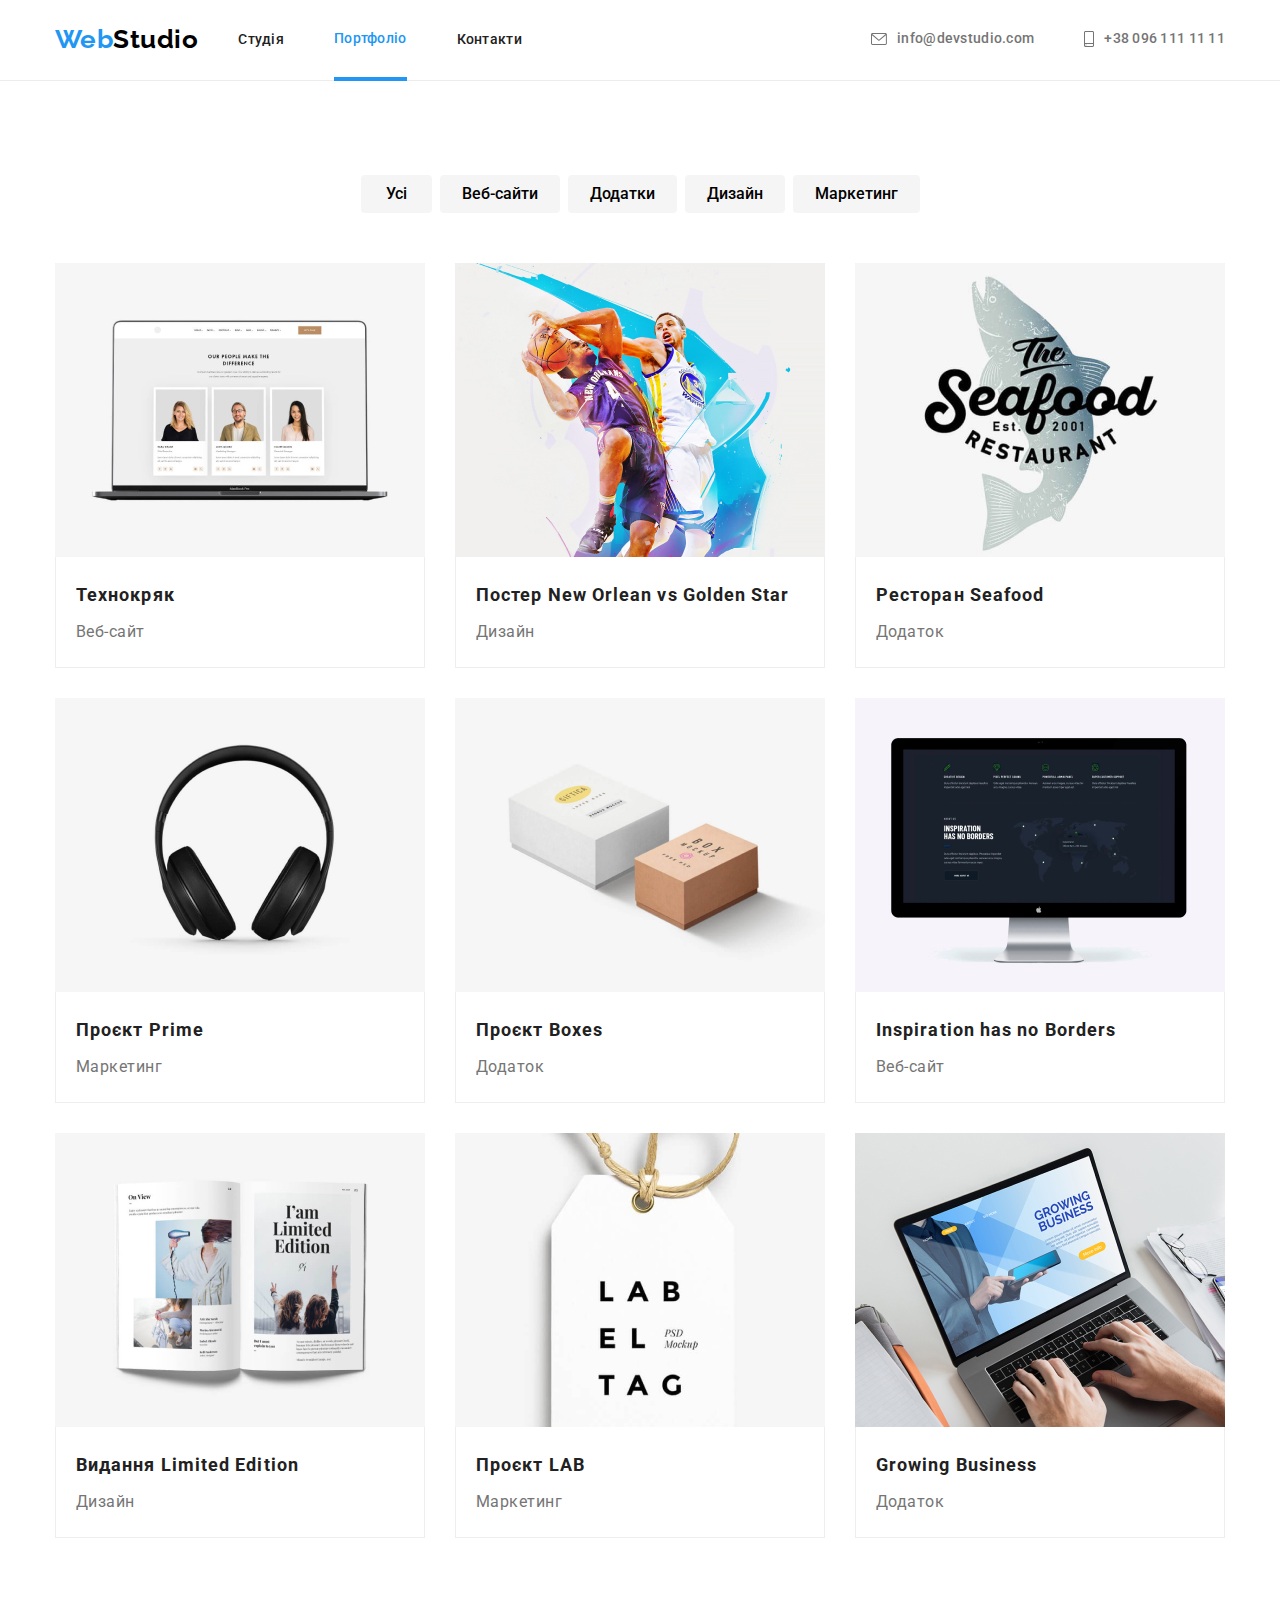
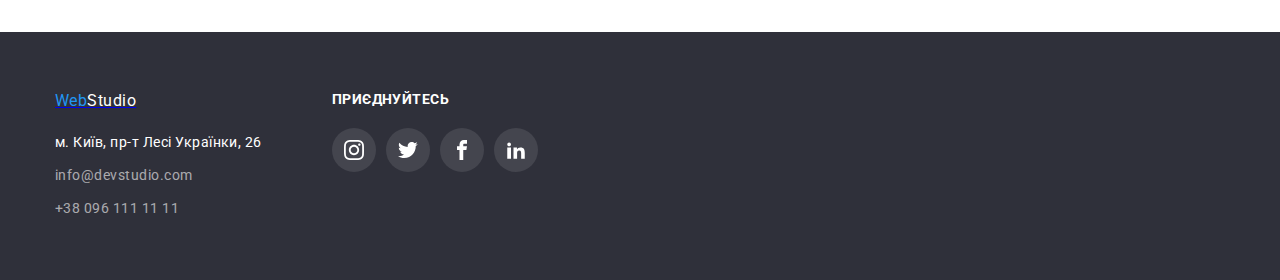
==== commit ec2e0be4: "dz7" ====
--- a/portfolio.html
+++ b/portfolio.html
@@ -15,49 +15,39 @@
       rel="stylesheet"
       href="https://cdn.jsdelivr.net/npm/modern-normalize@1.1.0/modern-normalize.min.css"
     />
-    <link rel="stylesheet" href="./сss/styles.css" />
+    <!-- <link rel="stylesheet" href="./сss/styles.css" /> -->
+    <link rel="stylesheet" href="./css/main.min.css">
   </head>
   <body>
     <header class="page-header">
-      <div class="container page-header-container">
-        <nav class="menu">
-          <a href="./index.html" class="logo"
-            ><span class="slogan">Web</span
-            ><span class="slogan-logo">Studio</span></a
-          >
-
-          <ul class="menu-list">
-            <li><a href="./index.html" class="menu-item">Студія</a></li>
-            <li>
-              <a href="./portfolio.html" class="menu-item menu-item-current">Портфоліо</a>
-            </li>
-            <li><a href="" class="menu-item">Контакти</a></li>
+      <div class="container page-header__container">
+          <nav class="menu">
+              <a href="./index.html" class="menu__logo"><span class="slogan">Web</span><span class="slogan-logo">Studio</span></a>
+  
+              <ul class="menu-list">
+              <li class="menu-list__item">
+                  <a href="./index.html" class="menu-item"><span class="current-line">Студія</span>
+                  </a>
+              </li>
+              <li class="menu-list__item"><a href="./portfolio.html" class="menu-item menu-item__current">Портфоліо</a></li>
+              <li class="menu-list__item"><a href="" class="menu-item">Контакти</a></li>
+              </ul>
+          </nav>
+          
+          <ul class="nav-list">
+          <li class="nav-list__link"><a href="mailto:info@devstudio.com" class="nav-list__items">
+              <svg class="contact-list" width="16" height="12">
+                  <use href="./img/sprite.svg#icon-envelope-2" ></use>
+                </svg>
+              <span class="nav-info">info@devstudio.com</span></a></li>
+          <li class="nav-list__link"><a href="tel:+380961111111" class="nav-list__items">
+              <svg class="contact-list" width="10" height="16">
+                  <use href="./img/sprite.svg#icon-smartphone"></use>
+                </svg>
+              +38 096 111 11 11</a></li>
           </ul>
-        </nav>
-
-        <ul class="nav-link">
-          <li class="nav-list">
-            <a href="mailto:info@devstudio.com" class="nav-items">
-              <svg class="contact-list" width="16" height="12">
-                <use
-                  href="./img/sprite.svg#icon-envelope-2"
-                  class="use-envelope"
-                ></use>
-              </svg>
-              <span class="nav-info">info@devstudio.com</span></a
-            >
-          </li>
-          <li>
-            <a href="tel:+380961111111" class="nav-items">
-              <svg class="contact-list" width="10" height="16">
-                <use href="./img/sprite.svg#icon-smartphone"></use>
-              </svg>
-              +38 096 111 11 11</a
-            >
-          </li>
-        </ul>
       </div>
-    </header>
+  </header>
 
     <main class="section">
       <div class="container">
@@ -298,40 +288,38 @@
         </div>
 
         <div class="footer-community">
-          <h3 class="community-title">
-            <span class="community-logo">приєднуйтесь</span>
-          </h3>
+          <div class="community-tem">
+          <h3 class="community-title"><span class="community-logo">приєднуйтесь</span></h3>
           <ul class="footer-list">
-            <li>
-              <a href="" class="social-list-item">
-                <svg class="link-change-color" width="20" height="20">
-                  <use href="./img/sprite.svg#icon-instagram"></use>
-                </svg>
+              <li>
+                  <a href="" class="social-list-item">
+                  <svg class="link-change-color" width="20" height="20">
+                      <use href="./img/sprite.svg#icon-instagram"></use>
+                  </svg>
               </a>
-            </li>
-            <li>
-              <a href="" class="social-list-item">
-                <svg class="link-change-color" width="20" height="20">
-                  <use href="./img/sprite.svg#icon-Vector"></use>
-                </svg>
+              </li>
+              <li>
+                  <a href="" class="social-list-item">
+                  <svg class="link-change-color" width="20" height="20">
+                      <use href="./img/sprite.svg#icon-Vector"></use>
+                  </svg>
               </a>
-            </li>
-            <li>
-              <a href="" class="social-list-item">
-                <svg class="link-change-color" width="20" height="20">
-                  <use href="./img/sprite.svg#icon-facebook"></use>
-                </svg>
+              </li>
+              <li>
+                  <a href="" class="social-list-item">
+                  <svg class="link-change-color" width="20" height="20">
+                      <use href="./img/sprite.svg#icon-facebook"></use>
+                  </svg>
               </a>
-            </li>
-            <li>
-              <a href="" class="social-list-item">
-                <svg class="link-change-color" width="20" height="20">
-                  <use href="./img/sprite.svg#icon-linkedin2"></use>
-                </svg>
+              </li>
+              <li>
+                  <a href="" class="social-list-item">
+                  <svg class="link-change-color" width="20" height="20">
+                      <use href="./img/sprite.svg#icon-linkedin2"></use>
+                  </svg>
               </a>
-            </li>
+              </li>
           </ul>
-        </div>
       </div>
     </footer>
   </body>
--- a/сss/styles.css
+++ b/сss/styles.css
@@ -1,4 +1,4 @@
-:root{
+/* :root{
     --primary-text-color: #212121;
     --second-text-color: #757575;
     --accent-color: #2196F3;
@@ -9,9 +9,9 @@
     --slogan-logo-color: #000000;
     --backgroung-color-button: #F5F4FA;
     --primaru-link-color: #AFB1B8;
-  }
-
-h1,
+  } */
+
+/* h1,
 h2,
 h3,
 h4,
@@ -59,22 +59,22 @@
     font-family: Roboto, sans-serif;
     letter-spacing: 0.03em;
     font-weight: 400;
-}
+} */
 
 /* Site nav */
 
-.page-header{
+/* .page-header{
     padding-top: 24px;
   padding-bottom: 25px;
   
   border-bottom: 1px solid #ECECEC;;
-}
-
-ul{
+} */
+
+/* ul{
     list-style: none;
-}
-
-.page-header-container {
+} */
+
+/* .page-header-container {
     display: flex;
     align-items: center;
   }
@@ -115,7 +115,7 @@
 
 .menu-item:hover, .list-item:focus{
   color: var(--accent-color);
-  transition: transform 250ms cubic-bezier(0.4, 0, 0.2, 1);  
+  
 }
 
 .menu-item{
@@ -126,11 +126,12 @@
 letter-spacing: 0.02em;
     color: var(--primary-text-color);
     text-decoration: none;
-}
-
-/* .menu-list{
-  position: relative;
-} */
+    transition-property: color;
+transition-duration: 250ms; 
+transition-timing-function: cubic-bezier(0.4, 0, 0.2, 1);
+}
+
+
 
 .menu-item-current{
   display: block;
@@ -146,10 +147,7 @@
     margin-bottom: auto;
 }
 
-/* .current-line{
-  display: block;
-  
-} */
+
 
 .menu-item-current::after{
   position: absolute;
@@ -157,7 +155,7 @@
   content: '';
   background-color: #2196F3;
   height: 4px;
-  /* top: 0; */
+  
   left: 0;
   width: 100%;
   margin-top: 30px;
@@ -174,14 +172,14 @@
   display: flex;
   justify-content: center;
   align-items: center;
-}
-
-
-
-
-
-.nav-items{
-  /* position: relative; */
+} */
+
+
+
+
+
+/* .nav-items{
+  
     font-weight: 500;
 font-size: 14px;
 line-height: 1.14;
@@ -191,6 +189,9 @@
   display: flex;
   justify-content: center;
   align-items: center;
+  transition-property: color;
+transition-duration: 250ms; 
+transition-timing-function: cubic-bezier(0.4, 0, 0.2, 1);
 }
 
 .contact-list{
@@ -198,27 +199,29 @@
 display: flex;
 justify-content: center;
 fill: var(--second-text-color);
+transition-property: fill;
+transition-duration: 250ms; 
+transition-timing-function: cubic-bezier(0.4, 0, 0.2, 1);
 }
 
 .nav-info{
 display: flex;
 align-items: center;
-}
-
-
-.contact-list:hover, .contact-list:focus{
+} */
+
+
+/* .contact-list:hover, .contact-list:focus{
   fill: var(--accent-color);  
-  transition: transform 250ms cubic-bezier(0.4, 0, 0.2, 1);
-}
+  }
 
 .nav-list:hover, .nav-list:focus{
   fill: var(--accent-color); 
-  transition: transform 250ms cubic-bezier(0.4, 0, 0.2, 1); 
+  
 }
 
 .nav-items:hover, .nav-items:focus{
     color: var(--accent-color); 
-    transition: transform 250ms cubic-bezier(0.4, 0, 0.2, 1); 
+    
   }
 
   .nav-items:hover .contact-list,
@@ -226,16 +229,18 @@
   background-color: var(--white-color);
   fill: var(--accent-color)
 
-}
+} */
 
   /* Section 1 */
 
-  .section{
+  /* не потрібно */
+
+  /* .section{
     padding-top: 94px;
     padding-bottom: 94px;
-  }
-
-  .visually-hidden {
+  } */
+
+  /* .visually-hidden {
     position: absolute;
     width: 1px;
     height: 1px;
@@ -246,9 +251,11 @@
     clip-path: inset(100%);
     clip: rect(0 0 0 0);
     overflow: hidden;
-  }
-
-  .hero{
+  } */
+
+  /* не потрібно */
+
+  /* .hero{
     background: #C4C4C4;
     padding-top: 200px;
     padding-bottom: 200px;
@@ -284,16 +291,19 @@
     box-shadow: 0px 4px 4px rgba(0, 0, 0, 0.15);
 border-radius: 4px;
 border: none;
+transition-property: background-color;
+transition-duration: 250ms; 
+transition-timing-function: cubic-bezier(0.4, 0, 0.2, 1);
 }
 
 .hero-button:active{
   background-color: #188CE8;
-  transition: transform 250ms cubic-bezier(0.4, 0, 0.2, 1);
-}
+  
+} */
 
 /* Section2 */
 
-.benefits{
+/* .benefits{
      padding-top: 94px;
   
 }
@@ -315,23 +325,13 @@
   background: #F5F4FA;
 border-radius: 4px;
 margin-bottom: 30px;
-}
-
-.list-box-antena{
+} */
+
+/* .list-box-antena{
   margin-top: 25px;
-  /* display: flex; */
-  /* margin: 0 auto;
-  justify-content: center;
-  align-items: center;
-  text-align: center; */
+  
   width: 70px;
 height: 70px;
-  /* background: #F5F4FA;
-border-radius: 4px; */
-/* width: 270px;
-  height: 120px; */
-  /* padding-top: 25px;
-    padding-bottom: 100px;  */
 }
 
 .list-option{
@@ -349,13 +349,13 @@
 line-height: 1.7;
 letter-spacing: 0.03em;
     color: var(--second-text-color);
-}
+} */
 
 
 /* Section3 */
 
 
-.title-about{
+/* .title-about{
     font-weight: 700;
 font-size: 36px;
 line-height: 1.17;
@@ -374,14 +374,12 @@
   display: flex;
   position: relative;
   justify-content: center;
-}
-
-.work-list-image{
-  /* position: relative; */
-}
-
-.work-overlay{
-  /* display: flex; */
+} */
+
+
+
+/* .work-overlay{
+  
   display: flex;
   position: absolute;
   justify-content: center;
@@ -403,12 +401,12 @@
 padding-top: 27px;
 padding-bottom: 27px;
 margin: 0 auto;
-}
+} */
 
 
 /* Section4 */
 
-.team{
+/* .team{
   background-color: var(--background-page-color);
 }
 
@@ -467,8 +465,10 @@
   width: 44px;
   height: 44px;
   border-radius: 50%;
-  background-color: #ffffff;
-  
+  background-color: var(--white-color);
+  transition-property: background-color, fill;
+transition-duration: 250ms; 
+transition-timing-function: cubic-bezier(0.4, 0, 0.2, 1);
 }
 
 
@@ -476,40 +476,33 @@
 .social-list-link:focus {
   background-color: var(--accent-color);
   fill: var(--white-color);
-  transition: transform 250ms cubic-bezier(0.4, 0, 0.2, 1);
+  
 }
 
 .social-list-icon {
+ display: flex;
+
   fill: var(--primaru-link-color);
   height: 20px;
-}
-
-.social-list-link:hover .social-list-icon,
-.social-list-link:focus .social-list-icon {
-  background-color: var(--accent-color);
-  fill: var(--white-color);
-  transition: transform 250ms cubic-bezier(0.4, 0, 0.2, 1);
-}
-
-/* .social-list-link:hover, .social-list-link:focus{
-  background-color: var(--accent-color);
-  
-} */
-
-/* .social-list-icon{
-  fill: green;
+  transition-property: fill;
+transition-duration: 250ms; 
+transition-timing-function: cubic-bezier(0.4, 0, 0.2, 1);
 } */
 
 /* .social-list-link:hover .social-list-icon,
 .social-list-link:focus .social-list-icon {
-  fill: var(--accent-color);
-} */
+ 
+  fill: var(--white-color);
+  
+} */
+
+
 
 
 
 /* SECTION CLIENTS */
 
-.clients{
+/* .clients{
   font-weight: 700;
 font-size: 36px;
 line-height: 1.17;
@@ -521,10 +514,13 @@
 .clients-list{
   display: flex;
   justify-content: center;
-  /* align-items: center; */
+ 
   column-gap: 30px;
-  /* margin-top: 50px; */
-}
+  
+} */
+
+
+/* не потрібно */
 
 /* .clients-item{
   /* display: flex;
@@ -546,7 +542,9 @@
    
 } */
 
-.clients-list-link{
+/* не потрібно */
+
+/* .clients-list-link{
    
   display: flex;
   justify-content: center;
@@ -556,40 +554,39 @@
   background-color: var(--white-color);
   border: 1px solid #AFB1B8;
 border-radius: 4px;
+transition-property: fill, border;
+transition-duration: 250ms; 
+transition-timing-function: cubic-bezier(0.4, 0, 0.2, 1);
 }
 
 .clients-link-icon{
   display: flex;
   fill: var(--primaru-link-color);
+  transition-property: fill;
+transition-duration: 250ms; 
+transition-timing-function: cubic-bezier(0.4, 0, 0.2, 1);
 }
 
 .clients-list-link:hover,
 .clients-list-link:focus{
   fill: var(--accent-color);
   border: 1px solid var(--accent-color);
-  transition: transform 250ms cubic-bezier(0.4, 0, 0.2, 1); 
-}
-
-
-
-
-/* .clients-link-icon:hover,
-.clients-link-icon:focus{
-  fill: var(--accent-color);
-} */
+  
+}
+
 
 
 .clients-list-link:hover .clients-link-icon,
 .clients-list-link:focus .clients-link-icon{
   fill: var(--accent-color);
-  transition: transform 250ms cubic-bezier(0.4, 0, 0.2, 1);
-}
+  
+} */
 
 
 
 /* footer */
 
-.section-footer{
+/* .section-footer{
     padding-top: 60px;
     padding-bottom: 60px;
   background: var(--background-color);
@@ -632,15 +629,19 @@
 line-height: 24px;
         color: var(--addres-mail-color);
         text-decoration: none;
-    }
-
-    .address-mail:hover, .address-mail:focus{
+        transition-property: color;
+transition-duration: 250ms; 
+transition-timing-function: cubic-bezier(0.4, 0, 0.2, 1);
+    } */
+
+    /* .address-mail:hover, .address-mail:focus{
         color: var(--accent-color); 
-        transition: transform 250ms cubic-bezier(0.4, 0, 0.2, 1); 
       }
 
 
 .footer-community{
+  display: flex;
+  column-gap: 93px;
  margin-left: 70px;
   
   
@@ -664,12 +665,11 @@
   letter-spacing: 0.03em;
   text-transform: uppercase;
   color: var(--white-color); 
-}
-
-.footer-list{
-  display: flex;
-  /* justify-content: center;
-  align-items: center; */
+} */
+
+/* .footer-list{
+  display: flex;
+ 
   column-gap: 10px;
   margin-top: 16px;
 }
@@ -683,38 +683,115 @@
   border-radius: 50%;
   background-color: rgba(255, 255, 255, 0.1);
   fill: var(--white-color);
-  
-}
-
-.link-change-color{
-fill: var(--white-color);
-
-}
+  transition-property: background-color, fill;
+transition-duration: 250ms; 
+transition-timing-function: cubic-bezier(0.4, 0, 0.2, 1);
+}
+
   
 .social-list-item:hover,
 .social-list-item:focus {
   background-color: var(--accent-color);
   fill: var(--white-color);
-  transition: transform 250ms cubic-bezier(0.4, 0, 0.2, 1);
-}
-
-.social-list-icon {
-  fill: var(--primaru-link-color);
+  
+}
+
+.link-change-color {
+  fill: var(--white-color);
+  
   height: 20px;
-}
-
-.social-list-item:hover .social-list-icon,
-.social-list-item:focus .social-list-icon {
-  background-color: var(--accent-color);
+  transition-property: background-color, fill;
+transition-duration: 250ms; 
+transition-timing-function: cubic-bezier(0.4, 0, 0.2, 1);
+} */
+
+/* .social-list-item:hover .link-change-color,
+.social-list-item:focus .link-change-color {
+  
   fill: var(--white-color);
-  transition: transform 250ms cubic-bezier(0.4, 0, 0.2, 1);
-}
+  
+}
+
+
+
+.subscribe-title{
+  display: block;
+  margin-bottom: 20px;
+  font-weight: 700;
+font-size: 14px;
+line-height: 1.14;
+letter-spacing: 0.03em;
+text-transform: uppercase;
+
+color: var(--white-color);
+}
+
+.subscribe-area{
+  display: flex;
+  justify-content: center;
+} */
+
+/* .modal-form-input-subscribe{
+  
+  padding-left: 16px;
+  margin-right: 12px;
+  width: 358px;
+height: 50px;
+  border: 1px solid rgba(255, 255, 255, 0.3);
+filter: drop-shadow(0px 4px 4px rgba(0, 0, 0, 0.15));
+border-radius: 4px;
+background-color: var(--background-color);
+}
+
+.modal-form-input-subscribe::placeholder{
+  font-weight: 400;
+  font-size: 16px;
+  line-height: 1.25;
+  font-family: 'Roboto';
+  letter-spacing: 0.03em;
+  
+  color: rgba(255, 255, 255, 0.6);
+}
+
+.modal-form-subscribe-btn{
+  display: flex;
+  justify-content: center;
+  text-align: center;
+ min-width: 200px;
+height: 50px;
+  padding: 10px 28px;
+  background: var(--accent-color);
+box-shadow: 0px 4px 4px rgba(0, 0, 0, 0.15);
+border-radius: 4px;
+border: none;
+} */
+
+/* .subscribe-image-btn{
+
+} */
+
+/* .button-text{
+  font-weight: 700;
+font-size: 16px;
+line-height: 30px;
+letter-spacing: 0.06em;
+margin-right: 10px;
+color: var(--white-color);
+}
+
+.footer-item{
+  display: flex;
+} */
+
+
+
+
 
     /* PORTFOLIO PAGES */
 
     /* Список робіт */
 
-.filter-list{
+/* .filter-list{
   display: flex;
   justify-content: center;
   column-gap: 8px;
@@ -725,33 +802,39 @@
         font-weight: 500;
     font-size: 16px;
     line-height: 1.63;
-        background: var(--background-page-color);
+        
         font-family: inherit;
         cursor: pointer;
         border-radius: 4px;
         border-color: var(--backgroung-color-button);
         padding: 6px 22px;
         border: none;
+       
+transition-duration: 250ms; 
+transition-timing-function: cubic-bezier(0.4, 0, 0.2, 1);
     }
 
 .button-all{
   padding: 6px 25px; 
 }
 
-.button:hover, button:focus{
-        background-color: var(--accent-color);
-        color: var(--white-color);
-    }
+
 
 .filter-button{
+  background: var(--background-page-color);
   display: block;
+  transition-property: box-shadow, border-radius, background-color, color;
+transition-duration: 250ms; 
+transition-timing-function: cubic-bezier(0.4, 0, 0.2, 1);
 }
 
 .filter-button:hover,
 .filter-button:focus{
+  background-color: var(--accent-color);
+        color: var(--white-color);
   box-shadow: 0px 3px 1px rgba(0, 0, 0, 0.1), 0px 1px 2px rgba(0, 0, 0, 0.08), 0px 2px 2px rgba(0, 0, 0, 0.12);
 border-radius: 4px;
-transition: transform 250ms cubic-bezier(0.4, 0, 0.2, 1);
+
 }
 
 .list-works{
@@ -784,21 +867,21 @@
   color: var(--white-color);
   padding: 63px 24px;
   letter-spacing: 0.03em;
-}
-
-
-.list-works-link:hover,
+} */
+
+
+/* .list-works-link:hover,
 .list-works-link:focus
 {
   
   box-shadow: 0px 1px 1px rgba(0, 0, 0, 0.12), 0px 4px 4px rgba(0, 0, 0, 0.06), 1px 4px 6px rgba(0, 0, 0, 0.16); 
-  transition: transform 250ms cubic-bezier(0.4, 0, 0.2, 1);
+  
 }
 
 .list-works-link:hover .overlay,
 .list-works-link:focus .overlay{
   transform: translateY(0);
-}
+} */
 
 .list-works-item{
  /* через calc */
@@ -807,7 +890,7 @@
 }
 
 
-.list-works-items{
+/* .list-works-items{
     font-weight: 700;
 font-size: 18px;
 line-height: 2;
@@ -816,14 +899,6 @@
 color: var(--primary-text-color);
 }
 
-/* .list-works-item:hover,
-.list-works-item:hover
-{
-  
-  
-  box-shadow: 0px 1px 1px rgba(0, 0, 0, 0.12), 0px 4px 4px rgba(0, 0, 0, 0.06), 1px 4px 6px rgba(0, 0, 0, 0.16); 
-} */
-
 
 
 .text-wrapper{
@@ -838,41 +913,46 @@
 font-size: 16px;
 line-height: 1.88;
         color: var(--second-text-color);
-    }
+    } */
 
 
 
     /* -----BACKDROP---- */
 
-    .backdrop{
+    /* .backdrop{
       position: fixed;
+      
       top: 0;
       left: 0;
       width: 100%;
       height: 100%;
       z-index: 150;
       background-color: rgba(0, 0, 0, 0.2);
-    transition: opacity 500ms linear, visability 500ms linear;
-    }
-
-    .backdrop.is-hidden{
+    transition: opacity 250ms cubic-bezier(0.4, 0, 0.2, 1), visability 250ms cubic-bezier(0.4, 0, 0.2, 1);
+    } */
+
+    /* .backdrop.is-hidden{
       opacity: 0;
       visibility: hidden;
       pointer-events: none;
-    }
+    } */
 
 
     /* ------MODAL----- */
 
-    .modal{
+    /* .modal{
+      
       position: absolute;
       top: 50%;
       left: 50%;
-      transform: translate(-50%, -50%);
+      transform: translate(-50%, -50%) scale(1);
       width: 528px;
       height: 580px; 
       background-color: var(--white-color);
-
+      border-radius: 4px;
+      transition-property: transform;
+      transition-duration: 250ms; 
+      transition-timing-function: cubic-bezier(0.4, 0, 0.2, 1);
     }
 
     .modal-close-button{
@@ -891,6 +971,219 @@
    
 }
 
+.backdrop.is-hidden .modal {
+  transform: translate(-50%, -50%) scale(0);
+  
+}
+
 .modal-close-button-icon{
   fill: var(--slogan-logo-color);
-}+  display: flex;
+  justify-content: center;
+  text-align: center;
+} */
+
+/* -------MODALFORM----- */
+
+/* .modal-caption{
+  font-style: normal;
+font-weight: 700;
+font-size: 20px;
+line-height: 1.15;
+text-align: center;
+letter-spacing: 0.03em;
+padding-top: 40px;
+margin-bottom: 12px;
+color: var(--primary-text-color);
+}
+
+.modal-form{
+  display: flex;
+  flex-direction: column;
+  padding-left: 40px;
+  padding-right: 40px;
+  row-gap: 10px;
+}
+
+.modal-form-input{
+  
+  width: 100%;
+  height: 40px;
+  padding-left: 42px;
+  border: 1px solid rgba(33, 33, 33, 0.2);
+border-radius: 4px;
+transition-property: border-color;
+      transition-duration: 250ms; 
+      transition-timing-function: cubic-bezier(0.4, 0, 0.2, 1);
+}
+
+.modal-form-input:focus{
+  border-color: var(--accent-color);
+  outline: none;
+} */
+
+
+/* не потрібно */
+
+/* .modal-form-field{
+  display: flex;
+} */
+
+/* не потрібно */
+
+/* .modal-form-field-desc{
+  display: block;
+  font-size: 12px;
+line-height: 1.17;
+letter-spacing: 0.01em;
+color:var(--second-text-color);
+margin-bottom: 4px;
+}
+
+.modal-form-input-wrapper{
+  display: block;
+  position: relative;
+}
+
+.modal-image{
+  display: block;
+  position: absolute;
+  top: 50%;
+  transform: translateY(-50%);
+  left: 12px;
+  fill: var(--primary-text-color);
+  transition-property: fill;
+      transition-duration: 250ms; 
+      transition-timing-function: cubic-bezier(0.4, 0, 0.2, 1);
+}
+
+.modal-form-input:focus + .modal-image{
+  fill: var(--accent-color);
+}
+
+.modal-form-message{
+  padding: 12px 16px;
+  resize: none;
+  width: 100%;
+  height: 120px;
+  border: 1px solid rgba(33, 33, 33, 0.2);
+  border-radius: 4px;
+  transition-property: border-color;
+      transition-duration: 250ms; 
+      transition-timing-function: cubic-bezier(0.4, 0, 0.2, 1);
+}
+
+.modal-form-message:focus{
+  outline: none;
+ border-color: var(--accent-color); 
+}
+
+.modal-form-message::placeholder {
+  color: rgba(117, 117, 117, 0.5);
+}
+
+.modal-form-check-text{
+  font-weight: 400;
+font-size: 14px;
+line-height: 24px;
+
+letter-spacing: 0.03em;
+
+color: #757575;
+} */
+
+/* .modal-form-check-link{
+  display: block;
+  font-weight: 400;
+font-size: 14px;
+line-height: 24px;
+
+letter-spacing: 0.03em;
+text-decoration-line: underline;
+
+color: #2196F3;
+}
+
+.modal-form-check-wrapper {
+  display: flex;
+  flex-wrap: wrap;
+  justify-content: center;
+  align-items: center;
+}
+
+.modal-form-own-check {
+  display: flex;
+  justify-content: center;
+  align-items: center;
+  border: 2px solid var(--primary-text-color);
+ border-radius: 2px;
+  cursor: pointer;
+  padding: 2px;
+  margin-right: 10px;
+}
+
+.form-text-wrapper{
+  display: flex;
+  justify-content: center;
+  align-items: center;
+}
+
+.modal-form-check:checked + .modal-form-own-check {
+  background-color: var(--accent-color);
+  border-color: var(--accent-color);
+  fill: var(--white-color);
+}
+
+.modal-form-check:focus + .modal-form-own-check {
+  outline: 2px solid rgba(0, 0, 255, 0.5);
+}
+
+.modal-form-own-check-icon {
+  display: none;
+  fill: #ffffff;
+  width: 11px;
+  height: 8px;
+}
+
+.modal-form-check:checked + .modal-form-own-check .modal-form-own-check-icon {
+  display: block;
+}
+
+.modal-form-btn{
+  margin-top: 30px;
+  min-width: 200px;
+  height: 50px;
+  border: none;
+  margin-left: auto;
+  margin-right: auto;
+  font-weight: 700;
+font-size: 16px;
+line-height: 30px;
+
+align-self: center;
+letter-spacing: 0.06em;
+background-color: var(--accent-color);
+color: #FFFFFF;
+box-shadow: 0px 4px 4px rgba(0, 0, 0, 0.15);
+border-radius: 4px;
+
+transition-property: background-color;
+transition-duration: 250ms; 
+transition-timing-function: cubic-bezier(0.4, 0, 0.2, 1);
+
+}
+
+
+.modal-form-btn:hover{
+  background-color: #188CE8;
+}
+
+.modal-close-button-icon:active,
+.modal-close-button-icon:hover
+{
+  fill: var(--accent-color);
+} */
+
+
+
+
--- a/css/main.min.css
+++ b/css/main.min.css
@@ -0,0 +1 @@
+:root{--primary-text-color: #212121;--second-text-color: #757575;--accent-color: #2196F3;--background-color: #2F303A;--white-color: #FFFFFF;--background-page-color: #F5F5F5;--addres-mail-color: rgba(255, 255, 255, 0.6);--slogan-logo-color: #000000;--backgroung-color-button: #F5F4FA;--primaru-link-color: #AFB1B8}h1,h2,h3,h4,h5,h6,p{margin-top:0;margin-bottom:0}ul,ol{margin-top:0;margin-bottom:0;padding-left:0}img{display:block}.list{list-style:none}.link{text-decoration:none}button{cursor:pointer}body{background:var(--white-color);color:var(--primary-text-color);font-family:Roboto,sans-serif;letter-spacing:.03em;font-weight:400}ul{list-style:none}.visually-hidden{position:absolute;width:1px;height:1px;margin:-1px;border:0;padding:0;white-space:nowrap;clip-path:inset(100%);clip:rect(0 0 0 0);overflow:hidden}.section{padding-top:94px;padding-bottom:94px}.container{width:1200px;margin-left:auto;margin-right:auto;padding-left:15px;padding-right:15px}.page-header{padding-top:24px;padding-bottom:25px;border-bottom:1px solid #ececec}.page-header__container{display:flex;align-items:center}.menu{display:flex;align-items:center;column-gap:40px}.menu__logo{font-family:Raleway,sans-serif;font-weight:700;font-size:26px;line-height:1.19;text-decoration:none}.slogan{color:var(--accent-color)}.slogan-logo{color:var(--slogan-logo-color)}.slogan-text{color:var(--white-color)}.menu-list{display:flex;align-items:center;column-gap:50px}.menu-item:hover,.list-item:focus{color:var(--accent-color)}.menu-item{position:relative;font-weight:500;font-size:14px;line-height:1.14;letter-spacing:.02em;color:var(--primary-text-color);text-decoration:none;transition-property:color;transition-duration:250ms;transition-timing-function:cubic-bezier(0.4, 0, 0.2, 1)}.menu-item__current{display:block;justify-content:center;align-items:center;font-weight:500;font-size:14px;line-height:1.14;letter-spacing:.02em;color:var(--accent-color);text-decoration:none;margin-top:auto;margin-bottom:auto}.menu-item__current::after{position:absolute;display:block;content:"";background-color:#2196f3;height:4px;left:0;width:100%;margin-top:30px}.nav-list{display:flex;column-gap:50px;margin-left:auto;justify-content:center}.nav-list__link{display:flex;justify-content:center;align-items:center}.nav-list__items{font-weight:500;font-size:14px;line-height:1.14;letter-spacing:.02em;color:var(--second-text-color);text-decoration:none;display:flex;justify-content:center;align-items:center;transition-property:color;transition-duration:250ms;transition-timing-function:cubic-bezier(0.4, 0, 0.2, 1)}.contact-list{margin-right:10px;display:flex;justify-content:center;fill:var(--second-text-color);transition-property:fill;transition-duration:250ms;transition-timing-function:cubic-bezier(0.4, 0, 0.2, 1)}.nav-info{display:flex;align-items:center}.contact-list:hover,.contact-list:focus{fill:var(--accent-color)}.nav-list:hover,.nav-list:focus{fill:var(--accent-color)}.nav-list__items:hover,.nav-list__items:focus{color:var(--accent-color)}.nav-list__items:hover .contact-list,.nav-list__items:focus .contact-list{background-color:var(--white-color);fill:var(--accent-color)}.hero{background:#c4c4c4;padding-top:200px;padding-bottom:200px;background-image:linear-gradient(rgba(47, 48, 58, 0.4), rgba(47, 48, 58, 0.4)),url("../img/Img(2).jpg");background-size:1600px auto}.hero__title{font-weight:900;font-size:44px;line-height:1.37;margin:0 auto;text-align:center;letter-spacing:.06em;text-transform:uppercase;color:var(--white-color);margin-bottom:30px}.hero__button{font-weight:700;font-size:16px;line-height:1.88;letter-spacing:.06em;font-family:inherit;background:var(--accent-color);color:var(--white-color);cursor:pointer;padding:10px 32px;display:block;min-width:216px;margin:0 auto;box-shadow:0px 4px 4px rgba(0,0,0,.15);border-radius:4px;border:none;transition-property:background-color;transition-duration:250ms;transition-timing-function:cubic-bezier(0.4, 0, 0.2, 1)}.hero__button:active{background-color:#188ce8}.benefits{padding-top:94px}.list{display:flex;column-gap:30px}.list__item{width:270px}.list__item_box{display:flex;justify-content:center;width:270px;height:120px;background:#f5f4fa;border-radius:4px;margin-bottom:30px}.list-box-antena{margin-top:25px;width:70px;height:70px}.list__title{font-weight:700;font-size:14px;line-height:1.14;letter-spacing:.03em;text-transform:uppercase;margin-bottom:10px}.list__text{font-size:14px;line-height:1.7;letter-spacing:.03em;color:var(--second-text-color)}.title-about{font-weight:700;font-size:36px;line-height:1.17;text-align:center;letter-spacing:.03em;margin-bottom:50px}.work-list{display:flex;column-gap:30px}.work-list-item{display:flex;position:relative;justify-content:center}.work-overlay{display:flex;position:absolute;justify-content:center;width:370px;height:70px;background-color:rgba(47,48,58,.8);bottom:0}.overlay-text{display:block;font-family:"Roboto";letter-spacing:.03em;text-transform:uppercase;font-weight:700;font-size:14px;line-height:1.13;color:var(--white-color);padding-top:27px;padding-bottom:27px;margin:0 auto}.team{background-color:var(--background-page-color)}.title-team{font-weight:700;font-size:36px;line-height:1.17;text-align:center;letter-spacing:.03em;margin-bottom:50px}.team-list{display:flex;column-gap:30px}.speaker{box-shadow:0px 1px 3px rgba(0,0,0,.12),0px 1px 1px rgba(0,0,0,.14),0px 2px 1px rgba(0,0,0,.2);border-radius:0px 0px 4px 4px;text-align:center}.speaker-border{padding:30px;background-color:var(--white-color);border-radius:0px 0px 4px 4px}.text-name{font-weight:500;font-size:16px;line-height:1.19;letter-spacing:.03em;padding-bottom:10px}.text{font-size:16px;line-height:1.19;color:var(--second-text-color)}.social-list{display:flex;justify-content:center;align-items:center;column-gap:10px;margin-top:16px}.social-list-link{display:flex;justify-content:center;align-items:center;width:44px;height:44px;border-radius:50%;background-color:var(--white-color);transition-property:background-color,fill;transition-duration:250ms;transition-timing-function:cubic-bezier(0.4, 0, 0.2, 1)}.social-list-link:hover,.social-list-link:focus{background-color:var(--accent-color);fill:var(--white-color)}.social-list-icon{display:flex;fill:var(--primaru-link-color);height:20px;transition-property:fill;transition-duration:250ms;transition-timing-function:cubic-bezier(0.4, 0, 0.2, 1)}.social-list-link:hover .social-list-icon,.social-list-link:focus .social-list-icon{fill:var(--white-color)}.clients{font-weight:700;font-size:36px;line-height:1.17;text-align:center;letter-spacing:.03em;margin-bottom:50px}.clients-list{display:flex;justify-content:center;column-gap:30px}.clients-list-link{display:flex;justify-content:center;align-items:center;width:170px;height:92px;background-color:var(--white-color);border:1px solid #afb1b8;border-radius:4px;transition-property:fill,border;transition-duration:250ms;transition-timing-function:cubic-bezier(0.4, 0, 0.2, 1)}.clients-link-icon{display:flex;fill:var(--primaru-link-color);transition-property:fill;transition-duration:250ms;transition-timing-function:cubic-bezier(0.4, 0, 0.2, 1)}.clients-list-link:hover,.clients-list-link:focus{fill:var(--accent-color);border:1px solid var(--accent-color)}.clients-list-link:hover .clients-link-icon,.clients-list-link:focus .clients-link-icon{fill:var(--accent-color)}.section-footer{padding-top:60px;padding-bottom:60px;background:var(--background-color)}.page-footer{display:flex}.logo-footer{margin-bottom:20px;margin-right:72px}.address{font-style:normal;display:flex;flex-direction:column;row-gap:9px}.address-list{display:flex;flex-direction:column;row-gap:9px}.address-text{font-size:14px;line-height:1.7;color:var(--white-color);text-decoration:none}.address-mail{font-size:14px;line-height:24px;color:var(--addres-mail-color);text-decoration:none;transition-property:color;transition-duration:250ms;transition-timing-function:cubic-bezier(0.4, 0, 0.2, 1)}.address-mail:hover,.address-mail:focus{color:var(--accent-color)}.footer-community{display:flex;column-gap:93px;margin-left:70px}.community-title{justify-content:center;font-weight:700;font-size:14px;line-height:1.14;letter-spacing:.03em;text-transform:uppercase;margin-bottom:20px}.community-logo{font-weight:700;font-size:14px;line-height:1.14;letter-spacing:.03em;text-transform:uppercase;color:var(--white-color)}.footer-list{display:flex;column-gap:10px;margin-top:16px}.social-list-item{display:flex;justify-content:center;align-items:center;width:44px;height:44px;border-radius:50%;background-color:rgba(255,255,255,.1);fill:var(--white-color);transition-property:background-color,fill;transition-duration:250ms;transition-timing-function:cubic-bezier(0.4, 0, 0.2, 1)}.social-list-item:hover,.social-list-item:focus{background-color:var(--accent-color);fill:var(--white-color)}.link-change-color{fill:var(--white-color);height:20px;transition-property:background-color,fill;transition-duration:250ms;transition-timing-function:cubic-bezier(0.4, 0, 0.2, 1)}.social-list-item:hover .link-change-color,.social-list-item:focus .link-change-color{fill:var(--white-color)}.subscribe-title{display:block;margin-bottom:20px;font-weight:700;font-size:14px;line-height:1.14;letter-spacing:.03em;text-transform:uppercase;color:var(--white-color)}.subscribe-area{display:flex;justify-content:center}.modal-form-input-subscribe{padding-left:16px;margin-right:12px;width:358px;height:50px;border:1px solid rgba(255,255,255,.3);filter:drop-shadow(0px 4px 4px rgba(0, 0, 0, 0.15));border-radius:4px;background-color:var(--background-color)}.modal-form-input-subscribe::placeholder{font-weight:400;font-size:16px;line-height:1.25;font-family:"Roboto";letter-spacing:.03em;color:rgba(255,255,255,.6)}.modal-form-subscribe-btn{display:flex;justify-content:center;text-align:center;min-width:200px;height:50px;padding:10px 28px;background:var(--accent-color);box-shadow:0px 4px 4px rgba(0,0,0,.15);border-radius:4px;border:none}.button-text{font-weight:700;font-size:16px;line-height:30px;letter-spacing:.06em;margin-right:10px;color:var(--white-color)}.footer-item{display:flex}.subscribe-image-btn{display:flex;margin-top:auto;margin-bottom:auto}.modal-form-subscribe-icon{display:flex;padding-top:4px}.modal{position:absolute;top:50%;left:50%;transform:translate(-50%, -50%) scale(1);width:528px;height:580px;background-color:var(--white-color);border-radius:4px;transition-property:transform;transition-duration:250ms;transition-timing-function:cubic-bezier(0.4, 0, 0.2, 1)}.modal-close-button{position:absolute;top:8px;right:8px;display:flex;justify-content:center;align-items:center;background:var(--white-color);border:1px solid rgba(0,0,0,.1);border-radius:50%;width:30px;height:30px;padding:0;transition-property:fill;transition-duration:250ms;transition-timing-function:cubic-bezier(0.4, 0, 0.2, 1)}.modal-close-button:hover .modal-close-button-icon,.modal-close-button:focus .modal-close-button-icon{fill:#2196f3}.backdrop.is-hidden .modal{transform:translate(-50%, -50%) scale(0)}.modal-close-button-icon{fill:var(--slogan-logo-color);display:flex;justify-content:center;text-align:center}.modal-caption{font-style:normal;font-weight:700;font-size:20px;line-height:1.15;text-align:center;letter-spacing:.03em;padding-top:40px;margin-bottom:12px;color:var(--primary-text-color)}.modal-form{display:flex;flex-direction:column;padding-left:40px;padding-right:40px;row-gap:10px}.modal-form-input{width:100%;height:40px;padding-left:42px;border:1px solid rgba(33,33,33,.2);border-radius:4px;transition-property:border-color;transition-duration:250ms;transition-timing-function:cubic-bezier(0.4, 0, 0.2, 1)}.modal-form-input:focus{border-color:var(--accent-color);outline:none}.modal-form-field-desc{display:block;font-size:12px;line-height:1.17;letter-spacing:.01em;color:var(--second-text-color);margin-bottom:4px}.modal-form-input-wrapper{display:block;position:relative}.modal-image{display:block;position:absolute;top:50%;transform:translateY(-50%);left:12px;fill:var(--primary-text-color);transition-property:fill;transition-duration:250ms;transition-timing-function:cubic-bezier(0.4, 0, 0.2, 1)}.modal-form-input:focus+.modal-image{fill:var(--accent-color)}.modal-form-message{padding:12px 16px;resize:none;width:100%;height:120px;border:1px solid rgba(33,33,33,.2);border-radius:4px;transition-property:border-color;transition-duration:250ms;transition-timing-function:cubic-bezier(0.4, 0, 0.2, 1)}.modal-form-message:focus{outline:none;border-color:var(--accent-color)}.modal-form-message::placeholder{color:rgba(117,117,117,.5)}.modal-form-check-text{font-weight:400;font-size:14px;line-height:24px;letter-spacing:.03em;color:#757575}.modal-form-check-link{display:block;font-weight:400;font-size:14px;line-height:24px;letter-spacing:.03em;text-decoration-line:underline;color:#2196f3}.modal-form-check-wrapper{display:flex;flex-wrap:wrap;justify-content:center;align-items:center}.modal-form-own-check{display:flex;justify-content:center;align-items:center;border:2px solid var(--primary-text-color);border-radius:2px;cursor:pointer;padding:2px;margin-right:10px}.form-text-wrapper{display:flex;justify-content:center;align-items:center}.modal-form-check:checked+.modal-form-own-check{background-color:var(--accent-color);border-color:var(--accent-color);fill:var(--white-color)}.modal-form-check:focus+.modal-form-own-check{outline:2px solid rgba(0,0,255,.5)}.modal-form-own-check-icon{display:none;fill:#fff;width:11px;height:8px}.modal-form-check:checked+.modal-form-own-check .modal-form-own-check-icon{display:block}.modal-form-btn{margin-top:30px;min-width:200px;height:50px;border:none;margin-left:auto;margin-right:auto;font-weight:700;font-size:16px;line-height:30px;align-self:center;letter-spacing:.06em;background-color:var(--accent-color);color:#fff;box-shadow:0px 4px 4px rgba(0,0,0,.15);border-radius:4px;transition-property:background-color;transition-duration:250ms;transition-timing-function:cubic-bezier(0.4, 0, 0.2, 1)}.modal-form-btn:hover{background-color:#188ce8}.modal-close-button-icon:active,.modal-close-button-icon:hover{fill:var(--accent-color)}.backdrop{position:fixed;top:0;left:0;width:100%;height:100%;z-index:150;background-color:rgba(0,0,0,.2);transition:opacity 250ms cubic-bezier(0.4, 0, 0.2, 1),visability 250ms cubic-bezier(0.4, 0, 0.2, 1)}.backdrop.is-hidden{opacity:0;visibility:hidden;pointer-events:none}.filter-list{display:flex;justify-content:center;column-gap:8px;margin-bottom:50px}.button{font-weight:500;font-size:16px;line-height:1.63;font-family:inherit;cursor:pointer;border-radius:4px;border-color:var(--backgroung-color-button);padding:6px 22px;border:none;transition-duration:250ms;transition-timing-function:cubic-bezier(0.4, 0, 0.2, 1)}.button-all{padding:6px 25px}.filter-button{background:var(--background-page-color);display:block;transition-property:box-shadow,border-radius,background-color,color;transition-duration:250ms;transition-timing-function:cubic-bezier(0.4, 0, 0.2, 1)}.filter-button:hover,.filter-button:focus{background-color:var(--accent-color);color:var(--white-color);box-shadow:0px 3px 1px rgba(0,0,0,.1),0px 1px 2px rgba(0,0,0,.08),0px 2px 2px rgba(0,0,0,.12);border-radius:4px}.list-works{display:flex;flex-wrap:wrap;gap:30px}.list-works-link{display:block}.thumb{position:relative;overflow:hidden}.overlay{position:absolute;width:100%;height:100%;top:0;left:0;transform:translateY(100%);transition:transform 250ms cubic-bezier(0.4, 0, 0.2, 1);background-color:var(--accent-color);font-size:18px;color:var(--white-color);padding:63px 24px;letter-spacing:.03em}.list-works-link:hover,.list-works-link:focus{box-shadow:0px 1px 1px rgba(0,0,0,.12),0px 4px 4px rgba(0,0,0,.06),1px 4px 6px rgba(0,0,0,.16)}.list-works-link:hover .overlay,.list-works-link:focus .overlay{transform:translateY(0)}.list-works-item{width:370px}.list-works-items{font-weight:700;font-size:18px;line-height:2;letter-spacing:.06em;margin-bottom:4px;color:var(--primary-text-color)}.text-wrapper{padding:20px;border:1px solid #eee;border-top:none;background-color:var(--white-color)}.list-works-text{font-size:16px;line-height:1.88;color:var(--second-text-color)}/*# sourceMappingURL=main.min.css.map */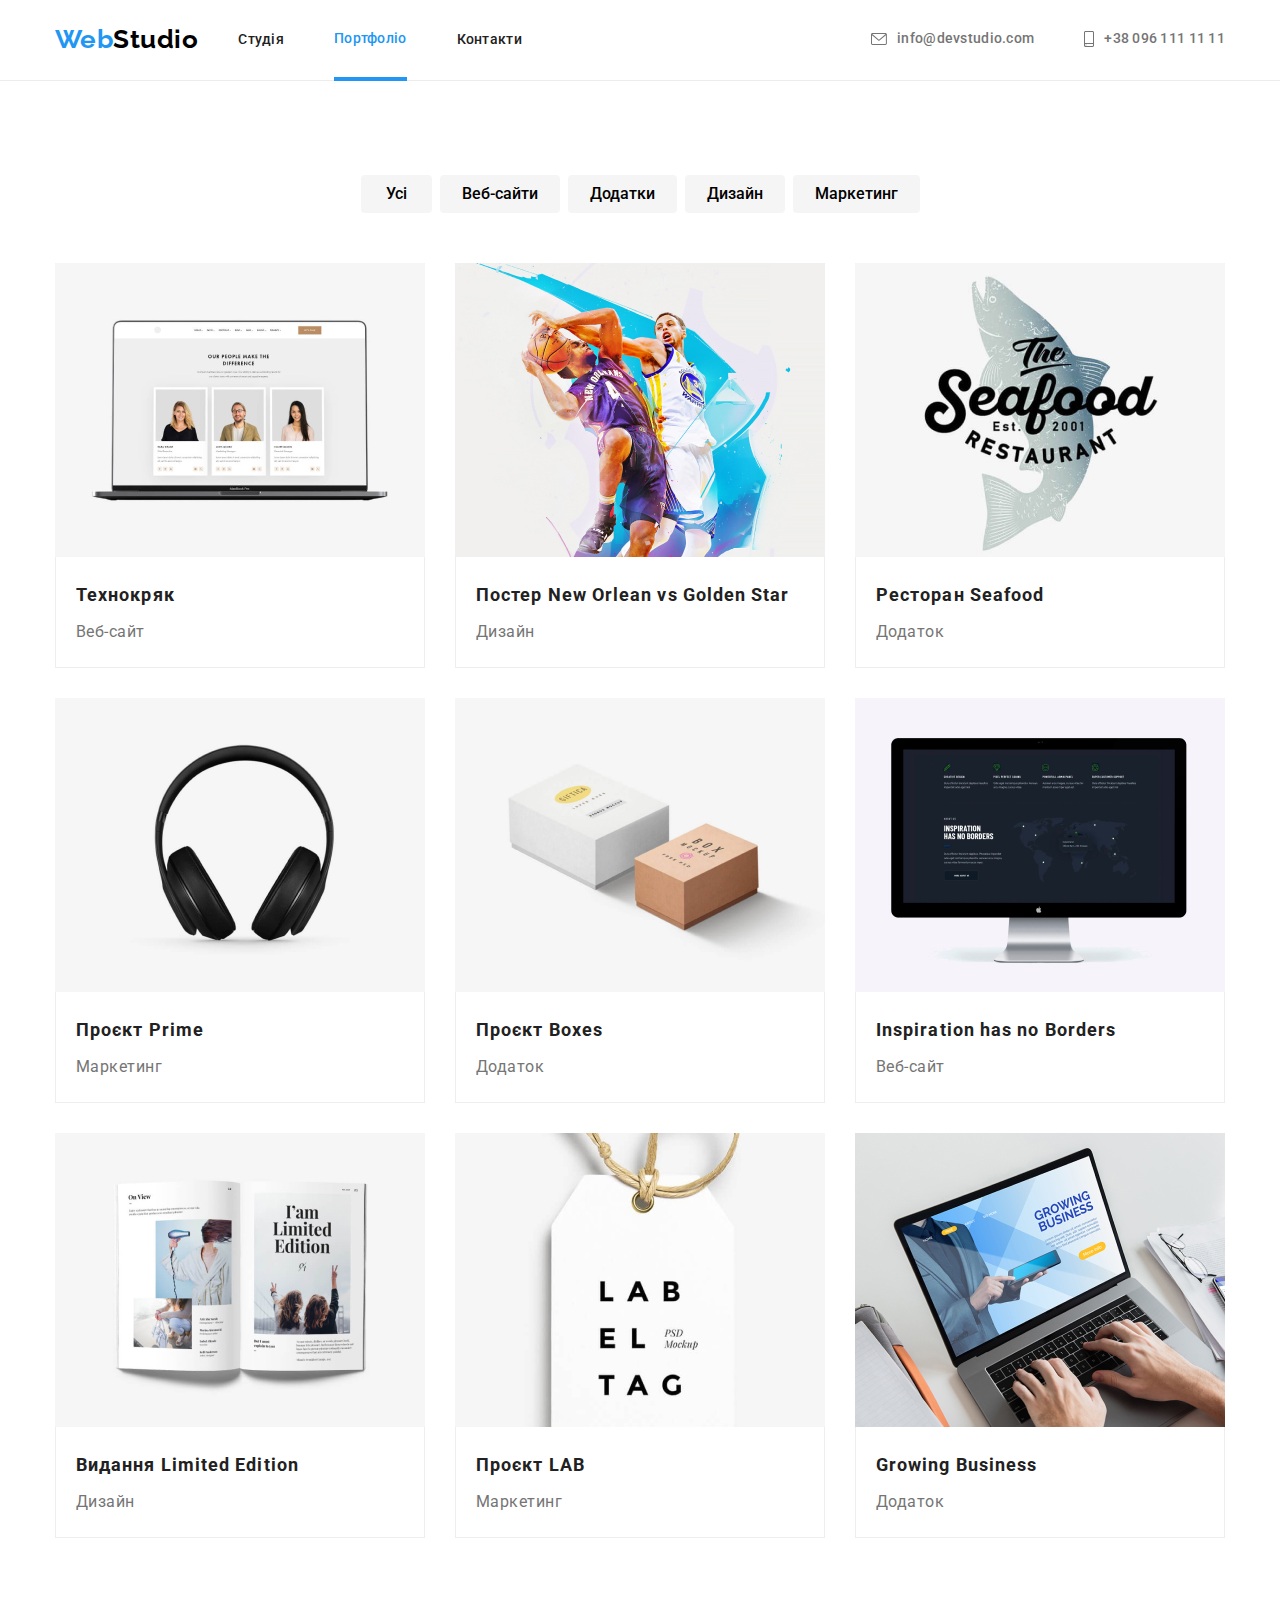
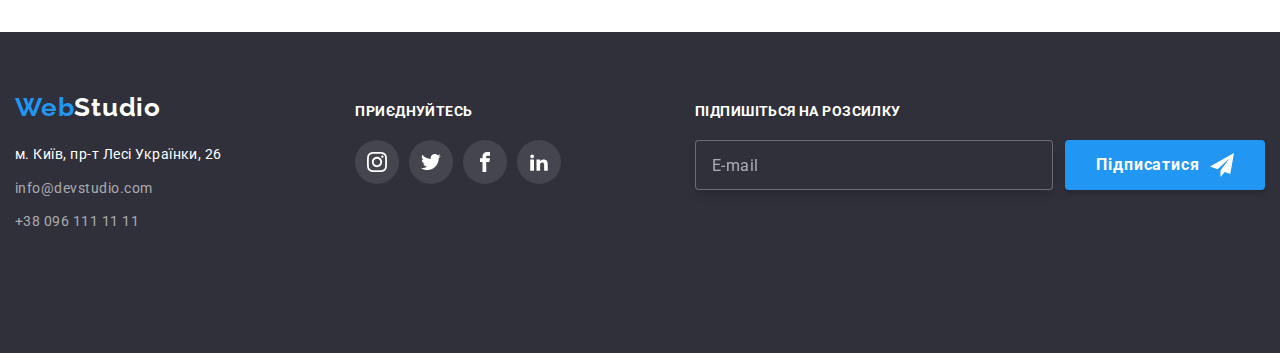
==== commit 057c198b: "change" ====
--- a/portfolio.html
+++ b/portfolio.html
@@ -1,110 +1,104 @@
 <!DOCTYPE html>
 <html lang="uk">
-  <head>
-    <meta charset="UTF-8" />
-    <meta http-equiv="X-UA-Compatible" content="IE=edge" />
-    <meta name="viewport" content="width=device-width, initial-scale=1.0" />
-    <title>Портфоліо</title>
-    <link rel="preconnect" href="https://fonts.googleapis.com" />
-    <link rel="preconnect" href="https://fonts.gstatic.com" crossorigin />
-    <link
-      href="https://fonts.googleapis.com/css2?family=Raleway:wght@700&family=Roboto:wght@400;500;700;900&display=swap"
-      rel="stylesheet"
-    />
-    <link
-      rel="stylesheet"
-      href="https://cdn.jsdelivr.net/npm/modern-normalize@1.1.0/modern-normalize.min.css"
-    />
-    <!-- <link rel="stylesheet" href="./сss/styles.css" /> -->
-    <link rel="stylesheet" href="./css/main.min.css">
-  </head>
-  <body>
-    <header class="page-header">
-      <div class="container page-header__container">
-          <nav class="menu">
-              <a href="./index.html" class="menu__logo"><span class="slogan">Web</span><span class="slogan-logo">Studio</span></a>
-  
-              <ul class="menu-list">
-              <li class="menu-list__item">
-                  <a href="./index.html" class="menu-item"><span class="current-line">Студія</span>
-                  </a>
-              </li>
-              <li class="menu-list__item"><a href="./portfolio.html" class="menu-item menu-item__current">Портфоліо</a></li>
-              <li class="menu-list__item"><a href="" class="menu-item">Контакти</a></li>
-              </ul>
-          </nav>
-          
-          <ul class="nav-list">
-          <li class="nav-list__link"><a href="mailto:info@devstudio.com" class="nav-list__items">
-              <svg class="contact-list" width="16" height="12">
-                  <use href="./img/sprite.svg#icon-envelope-2" ></use>
-                </svg>
-              <span class="nav-info">info@devstudio.com</span></a></li>
-          <li class="nav-list__link"><a href="tel:+380961111111" class="nav-list__items">
-              <svg class="contact-list" width="10" height="16">
-                  <use href="./img/sprite.svg#icon-smartphone"></use>
-                </svg>
-              +38 096 111 11 11</a></li>
-          </ul>
-      </div>
-  </header>
-
-    <main class="section">
-      <div class="container">
-        <h1 class="visually-hidden">Список робіт</h1>
-        <ul class="filter-list">
-          <li>
-            <button type="button" class="button button-all filter-button">
-              Усі
-            </button>
-          </li>
-          <li>
-            <button type="button" class="button filter-button">
-              Веб-сайти
-            </button>
-          </li>
-          <li>
-            <button type="button" class="button filter-button">Додатки</button>
-          </li>
-          <li>
-            <button type="button" class="button filter-button">Дизайн</button>
-          </li>
-          <li>
-            <button type="button" class="button filter-button">
-              Маркетинг
-            </button>
-          </li>
-        </ul>
-
-        <ul class="list-works">
-          <li class="list-works-item">
-            <a href="" class="list-works-link link">
-              <div class="thumb">
-                <img
-                  src="./img/imgtechnokryak1.jpg"
-                  alt="technokryak"
-                  width="370"
-                />
-                <div class="overlay">
-                  <p class="overlay-text">
-                    Ресурс пропонує комплексні пропозиції з різним рівнем
-                    функціоналу та сервісів. Все це дозволить відвідувачу
-                    отримати вичерпні відомості про компанію чи приватну особу.
-                  </p>
-                </div>
-              </div>
-              <div class="text-wrapper">
-                <h2 class="list-works-items">Технокряк</h2>
-                <p class="list-works-text">Веб-сайт</p>
-              </div>
+
+<head>
+  <meta charset="UTF-8" />
+  <meta http-equiv="X-UA-Compatible" content="IE=edge" />
+  <meta name="viewport" content="width=device-width, initial-scale=1.0" />
+  <title>Портфоліо</title>
+  <link rel="preconnect" href="https://fonts.googleapis.com" />
+  <link rel="preconnect" href="https://fonts.gstatic.com" crossorigin />
+  <link href="https://fonts.googleapis.com/css2?family=Raleway:wght@700&family=Roboto:wght@400;500;700;900&display=swap"
+    rel="stylesheet" />
+  <link rel="stylesheet" href="https://cdn.jsdelivr.net/npm/modern-normalize@1.1.0/modern-normalize.min.css" />
+  <!-- <link rel="stylesheet" href="./сss/styles.css" /> -->
+  <link rel="stylesheet" href="./css/main.min.css">
+</head>
+
+<body>
+  <header class="page-header">
+    <div class="container page-header__container">
+      <nav class="menu">
+        <a href="./index.html" class="menu__logo"><span class="slogan">Web</span><span
+            class="slogan-logo">Studio</span></a>
+
+        <ul class="menu-list">
+          <li class="menu-list__item">
+            <a href="./index.html" class="menu-item"><span class="current-line">Студія</span>
             </a>
           </li>
-
-          <li class="list-works-item">
-            <a href="" class="list-works-link link">
-                <div class="thumb">
-            <img src="./img/imgposter2.jpg" alt="poster" width="370" />
-            <div class="overlay">
+          <li class="menu-list__item"><a href="./portfolio.html" class="menu-item menu-item__current">Портфоліо</a></li>
+          <li class="menu-list__item"><a href="" class="menu-item">Контакти</a></li>
+        </ul>
+      </nav>
+
+      <ul class="nav">
+        <li class="nav__link"><a href="mailto:info@devstudio.com" class="nav__items">
+            <svg class="contact-list" width="16" height="12">
+              <use href="./img/sprite.svg#icon-envelope-2"></use>
+            </svg>
+            <span class="nav-info">info@devstudio.com</span></a></li>
+        <li class="nav__link"><a href="tel:+380961111111" class="nav__items">
+            <svg class="contact-list" width="10" height="16">
+              <use href="./img/sprite.svg#icon-smartphone"></use>
+            </svg>
+            +38 096 111 11 11</a></li>
+      </ul>
+    </div>
+  </header>
+
+  <main class="section">
+    <div class="container">
+      <h1 class="visually-hidden">Список робіт</h1>
+      <ul class="filter-list">
+        <li>
+          <button type="button" class="button button-all filter-button">
+            Усі
+          </button>
+        </li>
+        <li>
+          <button type="button" class="button filter-button">
+            Веб-сайти
+          </button>
+        </li>
+        <li>
+          <button type="button" class="button filter-button">Додатки</button>
+        </li>
+        <li>
+          <button type="button" class="button filter-button">Дизайн</button>
+        </li>
+        <li>
+          <button type="button" class="button filter-button">
+            Маркетинг
+          </button>
+        </li>
+      </ul>
+
+      <ul class="list-works">
+        <li class="list-works-item">
+          <a href="" class="list-works-link link">
+            <div class="thumb">
+              <img src="./img/imgtechnokryak1.jpg" alt="technokryak" width="370" />
+              <div class="overlay">
+                <p class="overlay-text">
+                  Ресурс пропонує комплексні пропозиції з різним рівнем
+                  функціоналу та сервісів. Все це дозволить відвідувачу
+                  отримати вичерпні відомості про компанію чи приватну особу.
+                </p>
+              </div>
+            </div>
+            <div class="text-wrapper">
+              <h2 class="list-works-items">Технокряк</h2>
+              <p class="list-works-text">Веб-сайт</p>
+            </div>
+          </a>
+        </li>
+
+        <li class="list-works-item">
+          <a href="" class="list-works-link link">
+            <div class="thumb">
+              <img src="./img/imgposter2.jpg" alt="poster" width="370" />
+              <div class="overlay">
                 <p class="overlay-text">
                   Ресурс пропонує комплексні пропозиції з різним рівнем
                   функціоналу та сервісів. Все це дозволить відвідувачу
@@ -116,71 +110,71 @@
               <h2 class="list-works-items">Постер New Orlean vs Golden Star</h2>
               <p class="list-works-text">Дизайн</p>
             </div>
-            </a>
-          </li>
-
-          <li class="list-works-item">
-            <a href="" class="list-works-link link">
-                <div class="thumb">
-                <img src="./img/imgrestoran3.jpg" alt="restoran" width="370" />
-                <div class="overlay">
-                    <p class="overlay-text">
-                      Ресурс пропонує комплексні пропозиції з різним рівнем
-                      функціоналу та сервісів. Все це дозволить відвідувачу
-                      отримати вичерпні відомості про компанію чи приватну особу.
-                    </p>
-                  </div>
-                </div>
-                <div class="text-wrapper">
+          </a>
+        </li>
+
+        <li class="list-works-item">
+          <a href="" class="list-works-link link">
+            <div class="thumb">
+              <img src="./img/imgrestoran3.jpg" alt="restoran" width="370" />
+              <div class="overlay">
+                <p class="overlay-text">
+                  Ресурс пропонує комплексні пропозиції з різним рівнем
+                  функціоналу та сервісів. Все це дозволить відвідувачу
+                  отримати вичерпні відомості про компанію чи приватну особу.
+                </p>
+              </div>
+            </div>
+            <div class="text-wrapper">
               <h2 class="list-works-items">Ресторан Seafood</h2>
               <p class="list-works-text">Додаток</p>
             </div>
-            </a>
-          </li>
-
-          <li class="list-works-item">
-            <a href="" class="list-works-link link">
-                <div class="thumb">
-                <img src="./img/imgnaushniki4.jpg" alt="naushniki" width="370" />
-                <div class="overlay">
-                    <p class="overlay-text">
-                      Ресурс пропонує комплексні пропозиції з різним рівнем
-                      функціоналу та сервісів. Все це дозволить відвідувачу
-                      отримати вичерпні відомості про компанію чи приватну особу.
-                    </p>
-                  </div>
-                </div>
-                <div class="text-wrapper">
+          </a>
+        </li>
+
+        <li class="list-works-item">
+          <a href="" class="list-works-link link">
+            <div class="thumb">
+              <img src="./img/imgnaushniki4.jpg" alt="naushniki" width="370" />
+              <div class="overlay">
+                <p class="overlay-text">
+                  Ресурс пропонує комплексні пропозиції з різним рівнем
+                  функціоналу та сервісів. Все це дозволить відвідувачу
+                  отримати вичерпні відомості про компанію чи приватну особу.
+                </p>
+              </div>
+            </div>
+            <div class="text-wrapper">
               <h2 class="list-works-items">Проєкт Prime</h2>
               <p class="list-works-text">Маркетинг</p>
             </div>
-            </a>
-          </li>
-
-          <li class="list-works-item">
-            <a href="" class="list-works-link link">
-                <div class="thumb">
-                <img src="./img/imgboxes5.jpg" alt="boxes" width="370" />
-                <div class="overlay">
-                    <p class="overlay-text">
-                      Ресурс пропонує комплексні пропозиції з різним рівнем
-                      функціоналу та сервісів. Все це дозволить відвідувачу
-                      отримати вичерпні відомості про компанію чи приватну особу.
-                    </p>
-                  </div>
-                </div>
-                <div class="text-wrapper">
+          </a>
+        </li>
+
+        <li class="list-works-item">
+          <a href="" class="list-works-link link">
+            <div class="thumb">
+              <img src="./img/imgboxes5.jpg" alt="boxes" width="370" />
+              <div class="overlay">
+                <p class="overlay-text">
+                  Ресурс пропонує комплексні пропозиції з різним рівнем
+                  функціоналу та сервісів. Все це дозволить відвідувачу
+                  отримати вичерпні відомості про компанію чи приватну особу.
+                </p>
+              </div>
+            </div>
+            <div class="text-wrapper">
               <h2 class="list-works-items">Проєкт Boxes</h2>
               <p class="list-works-text">Додаток</p>
             </div>
-            </a>
-          </li>
-
-          <li class="list-works-item">
-            <a href="" class="list-works-link link">
-                <div class="thumb">
-            <img src="./img/imgmonitor6.jpg" alt="monitor" width="370"/>
-            <div class="overlay">
+          </a>
+        </li>
+
+        <li class="list-works-item">
+          <a href="" class="list-works-link link">
+            <div class="thumb">
+              <img src="./img/imgmonitor6.jpg" alt="monitor" width="370" />
+              <div class="overlay">
                 <p class="overlay-text">
                   Ресурс пропонує комплексні пропозиції з різним рівнем
                   функціоналу та сервісів. Все це дозволить відвідувачу
@@ -192,14 +186,14 @@
               <h2 class="list-works-items">Inspiration has no Borders</h2>
               <p class="list-works-text">Веб-сайт</p>
             </div>
-            </a>
-          </li>
-
-          <li class="list-works-item">
-            <a href="" class="list-works-link link">
-                <div class="thumb">
-            <img src="./img/imgbook7.jpg" alt="book" width="370" />
-            <div class="overlay">
+          </a>
+        </li>
+
+        <li class="list-works-item">
+          <a href="" class="list-works-link link">
+            <div class="thumb">
+              <img src="./img/imgbook7.jpg" alt="book" width="370" />
+              <div class="overlay">
                 <p class="overlay-text">
                   Ресурс пропонує комплексні пропозиції з різним рівнем
                   функціоналу та сервісів. Все це дозволить відвідувачу
@@ -211,14 +205,14 @@
               <h2 class="list-works-items">Видання Limited Edition</h2>
               <p class="list-works-text">Дизайн</p>
             </div>
-            </a>  
-          </li>
-
-          <li class="list-works-item">
-            <a href="" class="list-works-link link">
-                <div class="thumb">
-            <img src="./img/imglabel8.jpg" alt="label" width="370" />
-            <div class="overlay">
+          </a>
+        </li>
+
+        <li class="list-works-item">
+          <a href="" class="list-works-link link">
+            <div class="thumb">
+              <img src="./img/imglabel8.jpg" alt="label" width="370" />
+              <div class="overlay">
                 <p class="overlay-text">
                   Ресурс пропонує комплексні пропозиції з різним рівнем
                   функціоналу та сервісів. Все це дозволить відвідувачу
@@ -230,14 +224,14 @@
               <h2 class="list-works-items">Проєкт LAB</h2>
               <p class="list-works-text">Маркетинг</p>
             </div>
-            </a> 
-          </li>
-
-          <li class="list-works-item">
-            <a href="" class="list-works-link link">
-                <div class="thumb">
-            <img src="./img/imgnotebook9.jpg" alt="notebook" width="370" />
-            <div class="overlay">
+          </a>
+        </li>
+
+        <li class="list-works-item">
+          <a href="" class="list-works-link link">
+            <div class="thumb">
+              <img src="./img/imgnotebook9.jpg" alt="notebook" width="370" />
+              <div class="overlay">
                 <p class="overlay-text">
                   Ресурс пропонує комплексні пропозиції з різним рівнем
                   функціоналу та сервісів. Все це дозволить відвідувачу
@@ -249,78 +243,97 @@
               <h2 class="list-works-items">Growing Business</h2>
               <p class="list-works-text">Додаток</p>
             </div>
-            </a>
-          </li>
-        </ul>
-      </div>
-    </main>
-
-    <footer class="section-footer">
-      <div class="container page-footer">
+          </a>
+        </li>
+      </ul>
+    </div>
+  </main>
+
+  <footer class="section-footer">
+
+    <div class="container page-footer">
         <div class="logo-container">
-          <div class="logo-footer">
-            <a href="./index.html" class="logo"
-              ><span class="slogan">Web</span
-              ><span class="slogan-text">Studio</span></a
-            >
-          </div>
-          <address class="address">
-            <a
-              href="https://goo.gl/maps/XoqfhAZ9AHPVLFfU8"
-              class="address-text"
-              target="_blank"
-              rel="noopener noreferrer"
-              >м. Київ, пр-т Лесі Українки, 26</a
-            >
-            <ul class="address-list">
-              <li>
-                <a href="mailto:info@devstudio.com" class="address-mail"
-                  >info@devstudio.com</a
-                >
-              </li>
-              <li>
-                <a href="tel:+380961111111" class="address-mail"
-                  >+38 096 111 11 11</a
-                >
-              </li>
+            
+            <a href="./index.html" class="logo-footer link"><span class="slogan">Web</span><span
+                    class="slogan-text">Studio</span></a>
+            
+            <address class="address">
+                <a href="https://goo.gl/maps/XoqfhAZ9AHPVLFfU8" class="address-text" target="_blank"
+                    rel="noopener noreferrer">м. Київ, пр-т Лесі Українки, 26</a>
+                <ul class="address-list">
+                    <li><a href="mailto:info@devstudio.com" class="address-mail">info@devstudio.com</a></li>
+                    <li><a href="tel:+380961111111" class="address-mail">+38 096 111 11 11</a></li>
+                </ul>
+
+            </address>
+        </div>
+
+
+       
+        <div class="community-item">
+            <h3 class="community-title">
+                
+                приєднуйтесь
+            </h3>
+            <ul class="footer-list">
+                <li>
+                    <a href="" class="social-list-item">
+                        <svg class="link-change-color" width="20" height="20">
+                            <use href="./img/sprite.svg#icon-instagram"></use>
+                        </svg>
+                    </a>
+                </li>
+                <li>
+                    <a href="" class="social-list-item">
+                        <svg class="link-change-color" width="20" height="20">
+                            <use href="./img/sprite.svg#icon-Vector"></use>
+                        </svg>
+                    </a>
+                </li>
+                <li>
+                    <a href="" class="social-list-item">
+                        <svg class="link-change-color" width="20" height="20">
+                            <use href="./img/sprite.svg#icon-facebook"></use>
+                        </svg>
+                    </a>
+                </li>
+                <li>
+                    <a href="" class="social-list-item">
+                        <svg class="link-change-color" width="20" height="20">
+                            <use href="./img/sprite.svg#icon-linkedin2"></use>
+                        </svg>
+                    </a>
+                </li>
             </ul>
-          </address>
         </div>
 
-        <div class="footer-community">
-          <div class="community-tem">
-          <h3 class="community-title"><span class="community-logo">приєднуйтесь</span></h3>
-          <ul class="footer-list">
-              <li>
-                  <a href="" class="social-list-item">
-                  <svg class="link-change-color" width="20" height="20">
-                      <use href="./img/sprite.svg#icon-instagram"></use>
-                  </svg>
-              </a>
-              </li>
-              <li>
-                  <a href="" class="social-list-item">
-                  <svg class="link-change-color" width="20" height="20">
-                      <use href="./img/sprite.svg#icon-Vector"></use>
-                  </svg>
-              </a>
-              </li>
-              <li>
-                  <a href="" class="social-list-item">
-                  <svg class="link-change-color" width="20" height="20">
-                      <use href="./img/sprite.svg#icon-facebook"></use>
-                  </svg>
-              </a>
-              </li>
-              <li>
-                  <a href="" class="social-list-item">
-                  <svg class="link-change-color" width="20" height="20">
-                      <use href="./img/sprite.svg#icon-linkedin2"></use>
-                  </svg>
-              </a>
-              </li>
-          </ul>
-      </div>
-    </footer>
-  </body>
-</html>
+
+        <div class="footer-subscribe">
+            <h3 class="community-title">
+                Підпишіться на розсилку
+                
+            </h3>
+            <div class="subscribe-area">
+                <label class="modal-form-subscribe">
+                 
+                    <input name="user_email" type="text" class="modal-form-input-subscribe" required
+                        placeholder="E-mail">
+                </label>
+            
+                <button class="modal-form-subscribe-btn">
+                    <span class="button-text">Підписатися</span>
+                    <svg class="subscribe-image-btn" width="24" height="24">
+                        <use href="./img/sprite.svg#icon-icon-send" class="modal-form-subscribe-icon"></use>
+                    </svg>
+                </button>
+
+            </div>
+        </div>
+    </div>
+
+    </div>
+    </div>
+</footer>
+</body>
+
+</html>--- a/css/main.min.css
+++ b/css/main.min.css
@@ -1 +1 @@
-:root{--primary-text-color: #212121;--second-text-color: #757575;--accent-color: #2196F3;--background-color: #2F303A;--white-color: #FFFFFF;--background-page-color: #F5F5F5;--addres-mail-color: rgba(255, 255, 255, 0.6);--slogan-logo-color: #000000;--backgroung-color-button: #F5F4FA;--primaru-link-color: #AFB1B8}h1,h2,h3,h4,h5,h6,p{margin-top:0;margin-bottom:0}ul,ol{margin-top:0;margin-bottom:0;padding-left:0}img{display:block}.list{list-style:none}.link{text-decoration:none}button{cursor:pointer}body{background:var(--white-color);color:var(--primary-text-color);font-family:Roboto,sans-serif;letter-spacing:.03em;font-weight:400}ul{list-style:none}.visually-hidden{position:absolute;width:1px;height:1px;margin:-1px;border:0;padding:0;white-space:nowrap;clip-path:inset(100%);clip:rect(0 0 0 0);overflow:hidden}.section{padding-top:94px;padding-bottom:94px}.container{width:1200px;margin-left:auto;margin-right:auto;padding-left:15px;padding-right:15px}.page-header{padding-top:24px;padding-bottom:25px;border-bottom:1px solid #ececec}.page-header__container{display:flex;align-items:center}.menu{display:flex;align-items:center;column-gap:40px}.menu__logo{font-family:Raleway,sans-serif;font-weight:700;font-size:26px;line-height:1.19;text-decoration:none}.slogan{color:var(--accent-color)}.slogan-logo{color:var(--slogan-logo-color)}.slogan-text{color:var(--white-color)}.menu-list{display:flex;align-items:center;column-gap:50px}.menu-item:hover,.list-item:focus{color:var(--accent-color)}.menu-item{position:relative;font-weight:500;font-size:14px;line-height:1.14;letter-spacing:.02em;color:var(--primary-text-color);text-decoration:none;transition-property:color;transition-duration:250ms;transition-timing-function:cubic-bezier(0.4, 0, 0.2, 1)}.menu-item__current{display:block;justify-content:center;align-items:center;font-weight:500;font-size:14px;line-height:1.14;letter-spacing:.02em;color:var(--accent-color);text-decoration:none;margin-top:auto;margin-bottom:auto}.menu-item__current::after{position:absolute;display:block;content:"";background-color:#2196f3;height:4px;left:0;width:100%;margin-top:30px}.nav-list{display:flex;column-gap:50px;margin-left:auto;justify-content:center}.nav-list__link{display:flex;justify-content:center;align-items:center}.nav-list__items{font-weight:500;font-size:14px;line-height:1.14;letter-spacing:.02em;color:var(--second-text-color);text-decoration:none;display:flex;justify-content:center;align-items:center;transition-property:color;transition-duration:250ms;transition-timing-function:cubic-bezier(0.4, 0, 0.2, 1)}.contact-list{margin-right:10px;display:flex;justify-content:center;fill:var(--second-text-color);transition-property:fill;transition-duration:250ms;transition-timing-function:cubic-bezier(0.4, 0, 0.2, 1)}.nav-info{display:flex;align-items:center}.contact-list:hover,.contact-list:focus{fill:var(--accent-color)}.nav-list:hover,.nav-list:focus{fill:var(--accent-color)}.nav-list__items:hover,.nav-list__items:focus{color:var(--accent-color)}.nav-list__items:hover .contact-list,.nav-list__items:focus .contact-list{background-color:var(--white-color);fill:var(--accent-color)}.hero{background:#c4c4c4;padding-top:200px;padding-bottom:200px;background-image:linear-gradient(rgba(47, 48, 58, 0.4), rgba(47, 48, 58, 0.4)),url("../img/Img(2).jpg");background-size:1600px auto}.hero__title{font-weight:900;font-size:44px;line-height:1.37;margin:0 auto;text-align:center;letter-spacing:.06em;text-transform:uppercase;color:var(--white-color);margin-bottom:30px}.hero__button{font-weight:700;font-size:16px;line-height:1.88;letter-spacing:.06em;font-family:inherit;background:var(--accent-color);color:var(--white-color);cursor:pointer;padding:10px 32px;display:block;min-width:216px;margin:0 auto;box-shadow:0px 4px 4px rgba(0,0,0,.15);border-radius:4px;border:none;transition-property:background-color;transition-duration:250ms;transition-timing-function:cubic-bezier(0.4, 0, 0.2, 1)}.hero__button:active{background-color:#188ce8}.benefits{padding-top:94px}.list{display:flex;column-gap:30px}.list__item{width:270px}.list__item_box{display:flex;justify-content:center;width:270px;height:120px;background:#f5f4fa;border-radius:4px;margin-bottom:30px}.list-box-antena{margin-top:25px;width:70px;height:70px}.list__title{font-weight:700;font-size:14px;line-height:1.14;letter-spacing:.03em;text-transform:uppercase;margin-bottom:10px}.list__text{font-size:14px;line-height:1.7;letter-spacing:.03em;color:var(--second-text-color)}.title-about{font-weight:700;font-size:36px;line-height:1.17;text-align:center;letter-spacing:.03em;margin-bottom:50px}.work-list{display:flex;column-gap:30px}.work-list-item{display:flex;position:relative;justify-content:center}.work-overlay{display:flex;position:absolute;justify-content:center;width:370px;height:70px;background-color:rgba(47,48,58,.8);bottom:0}.overlay-text{display:block;font-family:"Roboto";letter-spacing:.03em;text-transform:uppercase;font-weight:700;font-size:14px;line-height:1.13;color:var(--white-color);padding-top:27px;padding-bottom:27px;margin:0 auto}.team{background-color:var(--background-page-color)}.title-team{font-weight:700;font-size:36px;line-height:1.17;text-align:center;letter-spacing:.03em;margin-bottom:50px}.team-list{display:flex;column-gap:30px}.speaker{box-shadow:0px 1px 3px rgba(0,0,0,.12),0px 1px 1px rgba(0,0,0,.14),0px 2px 1px rgba(0,0,0,.2);border-radius:0px 0px 4px 4px;text-align:center}.speaker-border{padding:30px;background-color:var(--white-color);border-radius:0px 0px 4px 4px}.text-name{font-weight:500;font-size:16px;line-height:1.19;letter-spacing:.03em;padding-bottom:10px}.text{font-size:16px;line-height:1.19;color:var(--second-text-color)}.social-list{display:flex;justify-content:center;align-items:center;column-gap:10px;margin-top:16px}.social-list-link{display:flex;justify-content:center;align-items:center;width:44px;height:44px;border-radius:50%;background-color:var(--white-color);transition-property:background-color,fill;transition-duration:250ms;transition-timing-function:cubic-bezier(0.4, 0, 0.2, 1)}.social-list-link:hover,.social-list-link:focus{background-color:var(--accent-color);fill:var(--white-color)}.social-list-icon{display:flex;fill:var(--primaru-link-color);height:20px;transition-property:fill;transition-duration:250ms;transition-timing-function:cubic-bezier(0.4, 0, 0.2, 1)}.social-list-link:hover .social-list-icon,.social-list-link:focus .social-list-icon{fill:var(--white-color)}.clients{font-weight:700;font-size:36px;line-height:1.17;text-align:center;letter-spacing:.03em;margin-bottom:50px}.clients-list{display:flex;justify-content:center;column-gap:30px}.clients-list-link{display:flex;justify-content:center;align-items:center;width:170px;height:92px;background-color:var(--white-color);border:1px solid #afb1b8;border-radius:4px;transition-property:fill,border;transition-duration:250ms;transition-timing-function:cubic-bezier(0.4, 0, 0.2, 1)}.clients-link-icon{display:flex;fill:var(--primaru-link-color);transition-property:fill;transition-duration:250ms;transition-timing-function:cubic-bezier(0.4, 0, 0.2, 1)}.clients-list-link:hover,.clients-list-link:focus{fill:var(--accent-color);border:1px solid var(--accent-color)}.clients-list-link:hover .clients-link-icon,.clients-list-link:focus .clients-link-icon{fill:var(--accent-color)}.section-footer{padding-top:60px;padding-bottom:60px;background:var(--background-color)}.page-footer{display:flex}.logo-footer{margin-bottom:20px;margin-right:72px}.address{font-style:normal;display:flex;flex-direction:column;row-gap:9px}.address-list{display:flex;flex-direction:column;row-gap:9px}.address-text{font-size:14px;line-height:1.7;color:var(--white-color);text-decoration:none}.address-mail{font-size:14px;line-height:24px;color:var(--addres-mail-color);text-decoration:none;transition-property:color;transition-duration:250ms;transition-timing-function:cubic-bezier(0.4, 0, 0.2, 1)}.address-mail:hover,.address-mail:focus{color:var(--accent-color)}.footer-community{display:flex;column-gap:93px;margin-left:70px}.community-title{justify-content:center;font-weight:700;font-size:14px;line-height:1.14;letter-spacing:.03em;text-transform:uppercase;margin-bottom:20px}.community-logo{font-weight:700;font-size:14px;line-height:1.14;letter-spacing:.03em;text-transform:uppercase;color:var(--white-color)}.footer-list{display:flex;column-gap:10px;margin-top:16px}.social-list-item{display:flex;justify-content:center;align-items:center;width:44px;height:44px;border-radius:50%;background-color:rgba(255,255,255,.1);fill:var(--white-color);transition-property:background-color,fill;transition-duration:250ms;transition-timing-function:cubic-bezier(0.4, 0, 0.2, 1)}.social-list-item:hover,.social-list-item:focus{background-color:var(--accent-color);fill:var(--white-color)}.link-change-color{fill:var(--white-color);height:20px;transition-property:background-color,fill;transition-duration:250ms;transition-timing-function:cubic-bezier(0.4, 0, 0.2, 1)}.social-list-item:hover .link-change-color,.social-list-item:focus .link-change-color{fill:var(--white-color)}.subscribe-title{display:block;margin-bottom:20px;font-weight:700;font-size:14px;line-height:1.14;letter-spacing:.03em;text-transform:uppercase;color:var(--white-color)}.subscribe-area{display:flex;justify-content:center}.modal-form-input-subscribe{padding-left:16px;margin-right:12px;width:358px;height:50px;border:1px solid rgba(255,255,255,.3);filter:drop-shadow(0px 4px 4px rgba(0, 0, 0, 0.15));border-radius:4px;background-color:var(--background-color)}.modal-form-input-subscribe::placeholder{font-weight:400;font-size:16px;line-height:1.25;font-family:"Roboto";letter-spacing:.03em;color:rgba(255,255,255,.6)}.modal-form-subscribe-btn{display:flex;justify-content:center;text-align:center;min-width:200px;height:50px;padding:10px 28px;background:var(--accent-color);box-shadow:0px 4px 4px rgba(0,0,0,.15);border-radius:4px;border:none}.button-text{font-weight:700;font-size:16px;line-height:30px;letter-spacing:.06em;margin-right:10px;color:var(--white-color)}.footer-item{display:flex}.subscribe-image-btn{display:flex;margin-top:auto;margin-bottom:auto}.modal-form-subscribe-icon{display:flex;padding-top:4px}.modal{position:absolute;top:50%;left:50%;transform:translate(-50%, -50%) scale(1);width:528px;height:580px;background-color:var(--white-color);border-radius:4px;transition-property:transform;transition-duration:250ms;transition-timing-function:cubic-bezier(0.4, 0, 0.2, 1)}.modal-close-button{position:absolute;top:8px;right:8px;display:flex;justify-content:center;align-items:center;background:var(--white-color);border:1px solid rgba(0,0,0,.1);border-radius:50%;width:30px;height:30px;padding:0;transition-property:fill;transition-duration:250ms;transition-timing-function:cubic-bezier(0.4, 0, 0.2, 1)}.modal-close-button:hover .modal-close-button-icon,.modal-close-button:focus .modal-close-button-icon{fill:#2196f3}.backdrop.is-hidden .modal{transform:translate(-50%, -50%) scale(0)}.modal-close-button-icon{fill:var(--slogan-logo-color);display:flex;justify-content:center;text-align:center}.modal-caption{font-style:normal;font-weight:700;font-size:20px;line-height:1.15;text-align:center;letter-spacing:.03em;padding-top:40px;margin-bottom:12px;color:var(--primary-text-color)}.modal-form{display:flex;flex-direction:column;padding-left:40px;padding-right:40px;row-gap:10px}.modal-form-input{width:100%;height:40px;padding-left:42px;border:1px solid rgba(33,33,33,.2);border-radius:4px;transition-property:border-color;transition-duration:250ms;transition-timing-function:cubic-bezier(0.4, 0, 0.2, 1)}.modal-form-input:focus{border-color:var(--accent-color);outline:none}.modal-form-field-desc{display:block;font-size:12px;line-height:1.17;letter-spacing:.01em;color:var(--second-text-color);margin-bottom:4px}.modal-form-input-wrapper{display:block;position:relative}.modal-image{display:block;position:absolute;top:50%;transform:translateY(-50%);left:12px;fill:var(--primary-text-color);transition-property:fill;transition-duration:250ms;transition-timing-function:cubic-bezier(0.4, 0, 0.2, 1)}.modal-form-input:focus+.modal-image{fill:var(--accent-color)}.modal-form-message{padding:12px 16px;resize:none;width:100%;height:120px;border:1px solid rgba(33,33,33,.2);border-radius:4px;transition-property:border-color;transition-duration:250ms;transition-timing-function:cubic-bezier(0.4, 0, 0.2, 1)}.modal-form-message:focus{outline:none;border-color:var(--accent-color)}.modal-form-message::placeholder{color:rgba(117,117,117,.5)}.modal-form-check-text{font-weight:400;font-size:14px;line-height:24px;letter-spacing:.03em;color:#757575}.modal-form-check-link{display:block;font-weight:400;font-size:14px;line-height:24px;letter-spacing:.03em;text-decoration-line:underline;color:#2196f3}.modal-form-check-wrapper{display:flex;flex-wrap:wrap;justify-content:center;align-items:center}.modal-form-own-check{display:flex;justify-content:center;align-items:center;border:2px solid var(--primary-text-color);border-radius:2px;cursor:pointer;padding:2px;margin-right:10px}.form-text-wrapper{display:flex;justify-content:center;align-items:center}.modal-form-check:checked+.modal-form-own-check{background-color:var(--accent-color);border-color:var(--accent-color);fill:var(--white-color)}.modal-form-check:focus+.modal-form-own-check{outline:2px solid rgba(0,0,255,.5)}.modal-form-own-check-icon{display:none;fill:#fff;width:11px;height:8px}.modal-form-check:checked+.modal-form-own-check .modal-form-own-check-icon{display:block}.modal-form-btn{margin-top:30px;min-width:200px;height:50px;border:none;margin-left:auto;margin-right:auto;font-weight:700;font-size:16px;line-height:30px;align-self:center;letter-spacing:.06em;background-color:var(--accent-color);color:#fff;box-shadow:0px 4px 4px rgba(0,0,0,.15);border-radius:4px;transition-property:background-color;transition-duration:250ms;transition-timing-function:cubic-bezier(0.4, 0, 0.2, 1)}.modal-form-btn:hover{background-color:#188ce8}.modal-close-button-icon:active,.modal-close-button-icon:hover{fill:var(--accent-color)}.backdrop{position:fixed;top:0;left:0;width:100%;height:100%;z-index:150;background-color:rgba(0,0,0,.2);transition:opacity 250ms cubic-bezier(0.4, 0, 0.2, 1),visability 250ms cubic-bezier(0.4, 0, 0.2, 1)}.backdrop.is-hidden{opacity:0;visibility:hidden;pointer-events:none}.filter-list{display:flex;justify-content:center;column-gap:8px;margin-bottom:50px}.button{font-weight:500;font-size:16px;line-height:1.63;font-family:inherit;cursor:pointer;border-radius:4px;border-color:var(--backgroung-color-button);padding:6px 22px;border:none;transition-duration:250ms;transition-timing-function:cubic-bezier(0.4, 0, 0.2, 1)}.button-all{padding:6px 25px}.filter-button{background:var(--background-page-color);display:block;transition-property:box-shadow,border-radius,background-color,color;transition-duration:250ms;transition-timing-function:cubic-bezier(0.4, 0, 0.2, 1)}.filter-button:hover,.filter-button:focus{background-color:var(--accent-color);color:var(--white-color);box-shadow:0px 3px 1px rgba(0,0,0,.1),0px 1px 2px rgba(0,0,0,.08),0px 2px 2px rgba(0,0,0,.12);border-radius:4px}.list-works{display:flex;flex-wrap:wrap;gap:30px}.list-works-link{display:block}.thumb{position:relative;overflow:hidden}.overlay{position:absolute;width:100%;height:100%;top:0;left:0;transform:translateY(100%);transition:transform 250ms cubic-bezier(0.4, 0, 0.2, 1);background-color:var(--accent-color);font-size:18px;color:var(--white-color);padding:63px 24px;letter-spacing:.03em}.list-works-link:hover,.list-works-link:focus{box-shadow:0px 1px 1px rgba(0,0,0,.12),0px 4px 4px rgba(0,0,0,.06),1px 4px 6px rgba(0,0,0,.16)}.list-works-link:hover .overlay,.list-works-link:focus .overlay{transform:translateY(0)}.list-works-item{width:370px}.list-works-items{font-weight:700;font-size:18px;line-height:2;letter-spacing:.06em;margin-bottom:4px;color:var(--primary-text-color)}.text-wrapper{padding:20px;border:1px solid #eee;border-top:none;background-color:var(--white-color)}.list-works-text{font-size:16px;line-height:1.88;color:var(--second-text-color)}/*# sourceMappingURL=main.min.css.map */+:root{--primary-text-color: #212121;--second-text-color: #757575;--accent-color: #2196F3;--background-color: #2F303A;--white-color: #FFFFFF;--background-page-color: #F5F5F5;--addres-mail-color: rgba(255, 255, 255, 0.6);--slogan-logo-color: #000000;--backgroung-color-button: #F5F4FA;--primaru-link-color: #AFB1B8}h1,h2,h3,h4,h5,h6,p{margin-top:0;margin-bottom:0}ul,ol{margin-top:0;margin-bottom:0;padding-left:0}img{display:block}.list{list-style:none}.link{text-decoration:none}button{cursor:pointer}body{background:var(--white-color);color:var(--primary-text-color);font-family:Roboto,sans-serif;letter-spacing:.03em;font-weight:400}ul{list-style:none}.visually-hidden{position:absolute;width:1px;height:1px;margin:-1px;border:0;padding:0;white-space:nowrap;clip-path:inset(100%);clip:rect(0 0 0 0);overflow:hidden}@media screen and (min-width: 280px){.section{padding-top:30px;padding-bottom:30px}}@media screen and (min-width: 1200px){.section{padding-top:94px;padding-bottom:94px}}.container{margin-left:auto;margin-right:auto;padding-left:15px;padding-right:15px}@media screen and (min-width: 480px){.container{width:480px}}@media screen and (min-width: 768px){.container{width:768px}}@media screen and (min-width: 1200px){.container{width:1200px}}.page-header{padding-top:16px;padding-bottom:16px;border-bottom:1px solid #ececec}@media screen and (min-width: 768px){.page-header{padding-top:21px;padding-bottom:21px}}@media screen and (min-width: 1200px){.page-header{padding-top:24px;padding-bottom:25px}}.page-header__container{display:flex;justify-content:space-between}@media screen and (min-width: 768px){.page-header__container{align-items:center;justify-content:center}}.menu{display:flex;align-items:center;column-gap:40px}.menu__logo{font-family:Raleway,sans-serif;font-weight:700;font-size:26px;line-height:1.19;text-decoration:none}.slogan{color:var(--accent-color)}.slogan-logo{color:var(--slogan-logo-color)}.slogan-text{color:var(--white-color)}.menu-list{display:none}@media(min-width: 768px){.menu-list{display:flex;align-items:center;column-gap:50px}}.mobile-menu-btn{background-color:rgba(0,0,0,0);border:none;padding:0;line-height:0}@media(min-width: 768px){.mobile-menu-btn{display:none}}.menu-item{position:relative;font-weight:500;font-size:14px;line-height:1.14;letter-spacing:.02em;color:var(--primary-text-color);text-decoration:none;transition-property:color;transition-duration:250ms;transition-timing-function:cubic-bezier(0.4, 0, 0.2, 1)}.menu-item:hover,.menu-item .list-item:focus{color:var(--accent-color)}.menu-item__current{display:block;justify-content:center;align-items:center;font-weight:500;font-size:14px;line-height:1.14;letter-spacing:.02em;color:var(--accent-color);text-decoration:none;margin-top:auto;margin-bottom:auto}.menu-item__current::after{position:absolute;display:block;content:"";background-color:#2196f3;height:4px;left:0;width:100%;margin-top:30px}.nav{display:none}@media(min-width: 768px){.nav{display:flex;column-gap:50px;margin-left:auto;justify-content:center;flex-direction:column;row-gap:10px}.nav:hover,.nav:focus{fill:var(--accent-color)}}@media(min-width: 1200px){.nav{flex-direction:row;column-gap:50px;margin-left:auto;justify-content:center}}.nav__link{display:flex;align-items:center}@media(min-width: 768px){.nav__link{align-items:center}}@media(min-width: 1200px){.nav__link{justify-content:center}}.nav__items{font-weight:500;font-size:14px;line-height:1.14;letter-spacing:.02em;color:var(--second-text-color);text-decoration:none;display:flex;justify-content:center;align-items:center;transition-property:color;transition-duration:250ms;transition-timing-function:cubic-bezier(0.4, 0, 0.2, 1)}.nav__items:hover,.nav__items:focus{color:var(--accent-color)}.nav__items:hover .contact-list,.nav__items:focus .contact-list{background-color:var(--white-color);fill:var(--accent-color)}.contact-list{margin-right:10px;display:flex;justify-content:center;fill:var(--second-text-color);transition-property:fill;transition-duration:250ms;transition-timing-function:cubic-bezier(0.4, 0, 0.2, 1)}.contact-list:hover,.contact-list:focus{fill:var(--accent-color)}.nav-info{display:flex;align-items:center}.mobile-menu{position:fixed;top:0;left:0;width:100%;height:100%;background-color:var(--white-color);z-index:100;max-height:796px;box-shadow:0 0 0 100vmax rgba(0,0,0,.5);opacity:0;visibility:hidden;pointer-events:none;transition:opacity,visibility;transition-property:transform;transition-duration:250ms;transition-timing-function:cubic-bezier(0.4, 0, 0.2, 1)}.burger-social-list__line{color:rgba(33,33,33,.2)}.mobile-menu.is-open{overflow:auto;opacity:1;visibility:visible;pointer-events:auto;transition-property:transform;transition-duration:250ms;transition-timing-function:cubic-bezier(0.4, 0, 0.2, 1)}.menu-burger{display:flex;flex-direction:column;row-gap:32px;margin-bottom:306px}.menu-burger__link{font-weight:500;font-size:40px;line-height:47px;letter-spacing:.02em;color:var(--primary-text-color)}.menu-burger__link-current{color:var(--accent-color)}.menu-burger__tel{font-weight:500;font-size:34px;line-height:1.18;letter-spacing:.02em;color:var(--accent-color)}.menu-burger__contact{display:flex;flex-direction:column;row-gap:32px;margin-bottom:64px}.menu-burger__mail{font-weight:500;font-size:24px;line-height:1.17;letter-spacing:.02em;color:var(--second-text-color)}.burger-social-list{display:flex;column-gap:20px}.burger-social-list__link{font-weight:500;font-size:18px;line-height:1.22;letter-spacing:.02em;color:var(--accent-color)}.mobile-menu__container{position:relative;padding-left:40px;padding-top:48px;padding-bottom:58px}.mobile-menu__close-btn{background-color:rgba(0,0,0,0);border:none;padding:0;line-height:0;position:absolute;top:10px;right:15px;transition-property:fill;transition-duration:250ms;transition-timing-function:cubic-bezier(0.4, 0, 0.2, 1)}.mobile-menu__close-icon{fill:var(--primary-text-color)}.mobile-menu__close-btn:hover,.mobile-menu__close-btn:focus{fill:var(--accent-color)}.mobile-menu__close-btn:hover .mobile-menu__close-icon,.mobile-menu__close-btn:focus .mobile-menu__close-icon{fill:var(--accent-color)}@media screen and (min-width: 280px){.hero{background:#c4c4c4;padding-top:118px;padding-bottom:118px;background-image:linear-gradient(rgba(47, 48, 58, 0.4), rgba(47, 48, 58, 0.4)),url("../img/mobile/hero1x.jpg");background-size:480px 400px;background-repeat:no-repeat;background-position:center;margin:0 auto}}@media screen and (min-device-pixel-ratio: 2)and (min-width: 280px),(min-resolution: 192dpi)and (min-width: 280px),(min-resolution: 2dppx)and (min-width: 280px){.hero{background-image:linear-gradient(rgba(47, 48, 58, 0.4), rgba(47, 48, 58, 0.4)),url("../img/mobile/hero@2x.jpg")}}@media screen and (min-width: 768px){.hero{background-image:linear-gradient(rgba(47, 48, 58, 0.4), rgba(47, 48, 58, 0.4)),url("../img/tablet/Header-tablet.jpg");background-size:768px 400px}}@media screen and (min-device-pixel-ratio: 2)and (min-width: 768px),(min-resolution: 192dpi)and (min-width: 768px),(min-resolution: 2dppx)and (min-width: 768px){.hero{background-image:linear-gradient(rgba(47, 48, 58, 0.4), rgba(47, 48, 58, 0.4)),url("../img/tablet/Header-tabletimg@2x.jpg")}}@media screen and (min-width: 1200px){.hero{background-image:linear-gradient(rgba(47, 48, 58, 0.4), rgba(47, 48, 58, 0.4)),url("../img/Img(2).jpg");background-size:1600px 600px;padding-top:200px;padding-bottom:200px}}@media screen and (min-device-pixel-ratio: 2)and (min-width: 1200px),(min-resolution: 192dpi)and (min-width: 1200px),(min-resolution: 2dppx)and (min-width: 1200px){.hero{background-image:linear-gradient(rgba(47, 48, 58, 0.4), rgba(47, 48, 58, 0.4)),url("../img/desctop/Img@2x.jpg")}}.hero__title{font-weight:900;font-size:26px;line-height:1.42;margin:0 auto;text-align:center;letter-spacing:.06em;text-transform:uppercase;color:var(--white-color);margin-bottom:30px}@media screen and (min-width: 1200px){.hero__title{font-size:44px;line-height:1.37}}.hero__button{font-weight:700;font-size:16px;line-height:1.88;letter-spacing:.06em;font-family:inherit;background:var(--accent-color);color:var(--white-color);cursor:pointer;padding:10px 32px;display:block;min-width:200px;margin:0 auto;box-shadow:0px 4px 4px rgba(0,0,0,.15);border-radius:4px;border:none;transition-property:background-color;transition-duration:250ms;transition-timing-function:cubic-bezier(0.4, 0, 0.2, 1)}.hero__button:active{background-color:#188ce8}@media screen and (min-width: 1200px){.hero__button{min-width:216px}}@media screen and (min-width: 280px){.benefits{padding-top:30px;padding-bottom:30px}}@media screen and (min-width: 768px){.benefits{padding-top:30px;padding-bottom:30px}}@media screen and (min-width: 1200px){.benefits{padding-top:94px}}@media screen and (min-width: 280px){.list{display:flex;flex-wrap:wrap;gap:30px}}@media screen and (min-width: 768px){.list{display:flex;gap:30px;flex-wrap:wrap}}@media screen and (min-width: 1200px){.list{display:flex;column-gap:30px}}@media screen and (min-width: 280px){.list__item{width:450px}}@media screen and (min-width: 768px){.list__item{width:354px}}@media screen and (min-width: 1200px){.list__item{width:270px}}.list__item-box{display:flex;justify-content:center;width:270px;height:120px;background:#f5f4fa;border-radius:4px;margin-bottom:30px}@media screen and (min-width: 280px){.list__item-box{width:100%}}@media screen and (min-width: 768px){.list__item-box{width:354px}}@media screen and (min-width: 1200px){.list__item-box{width:270px}}.list-box-svg{margin-top:25px;width:70px;height:70px}.list__item-title{font-weight:700;font-size:14px;line-height:1.14;letter-spacing:.03em;text-transform:uppercase;margin-bottom:10px}@media screen and (min-width: 280px){.list__item-title{display:flex;justify-content:center}}@media screen and (min-width: 768px){.list__item-title{display:block}}@media screen and (min-width: 1200px){.list__item-title{display:block}}.list__item-text{font-size:14px;line-height:1.7;letter-spacing:.03em;color:var(--second-text-color)}@media(max-width: 768px){.work{display:none}}.title-about{font-weight:700;font-size:36px;line-height:1.17;text-align:center;letter-spacing:.03em;margin-bottom:50px}.work-list{display:flex;column-gap:30px}.work-list-item{display:flex;position:relative;justify-content:center}.work-overlay{display:flex;position:absolute;justify-content:center;width:370px;height:70px;background-color:rgba(47,48,58,.8);bottom:0}.overlay-text{display:block;font-family:"Roboto";letter-spacing:.03em;text-transform:uppercase;font-weight:700;font-size:14px;line-height:1.13;color:var(--white-color);padding-top:27px;padding-bottom:27px;margin:0 auto}.team{background-color:var(--background-page-color)}@media screen and (min-width: 280px){.title-team{font-weight:700;text-align:center;letter-spacing:.03em;margin-bottom:50px;display:flex;justify-content:center;font-size:28px;line-height:1.18;margin-bottom:30px}}@media screen and (min-width: 768px){.title-team{font-size:28px;line-height:1.18;margin-bottom:30px}}@media screen and (min-width: 1200px){.title-team{font-size:36px;line-height:1.17;margin-bottom:50px}}@media screen and (min-width: 280px){.team-list{justify-content:center;display:flex;flex-wrap:wrap;gap:30px}}@media screen and (min-width: 768px){.team-list{display:flex;flex-wrap:wrap;gap:30px}}.speaker{box-shadow:0px 1px 3px rgba(0,0,0,.12),0px 1px 1px rgba(0,0,0,.14),0px 2px 1px rgba(0,0,0,.2);border-radius:0px 0px 4px 4px;text-align:center}.speaker-border{padding:30px;background-color:var(--white-color);border-radius:0px 0px 4px 4px}.text-name{font-weight:500;font-size:16px;line-height:1.19;letter-spacing:.03em;padding-bottom:10px}.text{font-size:16px;line-height:1.19;color:var(--second-text-color)}.social-list{display:flex;justify-content:center;align-items:center;column-gap:10px;margin-top:16px}.social-list-link{display:flex;justify-content:center;align-items:center;width:44px;height:44px;border-radius:50%;background-color:var(--white-color);transition-property:background-color,fill;transition-duration:250ms;transition-timing-function:cubic-bezier(0.4, 0, 0.2, 1)}.social-list-link:hover,.social-list-link:focus{background-color:var(--accent-color);fill:var(--white-color)}.social-list-icon{display:flex;fill:var(--primaru-link-color);height:20px;transition-property:fill;transition-duration:250ms;transition-timing-function:cubic-bezier(0.4, 0, 0.2, 1)}.social-list-link:hover .social-list-icon,.social-list-link:focus .social-list-icon{fill:var(--white-color)}.clients{font-weight:700;text-align:center;letter-spacing:.03em}@media screen and (min-width: 280px){.clients{font-size:28px;line-height:1.18;margin-bottom:30px}}@media screen and (min-width: 1200px){.clients{font-size:36px;line-height:1.17;margin-bottom:50px}}.clients-list{display:flex;justify-content:center;column-gap:30px}@media screen and (min-width: 280px){.clients-list{flex-wrap:wrap;gap:30px}}@media screen and (min-width: 1200px){.clients-list{column-gap:30px}}.clients-list-link{display:flex;justify-content:center;align-items:center;width:210px;height:92px;background-color:var(--white-color);border:1px solid #afb1b8;border-radius:4px;transition-property:fill,border;transition-duration:250ms;transition-timing-function:cubic-bezier(0.4, 0, 0.2, 1)}@media(min-width: 768px){.clients-list-link{width:226px}}@media(min-width: 1200px){.clients-list-link{width:170px}}.clients-link-icon{display:flex;fill:var(--primaru-link-color);transition-property:fill;transition-duration:250ms;transition-timing-function:cubic-bezier(0.4, 0, 0.2, 1)}.clients-list-link:hover,.clients-list-link:focus{fill:var(--accent-color);border:1px solid var(--accent-color)}.clients-list-link:hover .clients-link-icon,.clients-list-link:focus .clients-link-icon{fill:var(--accent-color)}.section-footer{padding-top:60px;padding-bottom:60px;background:var(--background-color)}@media screen and (min-width: 280px){.page-footer{display:block;width:100%;align-items:center}}@media screen and (min-width: 768px){.page-footer{display:flex;flex-wrap:wrap;justify-content:center;column-gap:165px;align-items:baseline}}@media screen and (min-width: 1200px){.page-footer{display:flex;column-gap:inherit;justify-content:space-between;align-items:baseline}}.logo-footer{display:flex;margin-bottom:20px;font-weight:700;font-size:26px;line-height:31px;letter-spacing:.03em;font-family:"Raleway"}@media screen and (min-width: 280px){.logo-footer{display:flex;justify-content:center}}@media screen and (min-width: 1200px){.logo-footer{margin-bottom:20px;justify-content:left}}.address{font-style:normal;display:flex;flex-direction:column;row-gap:9px}@media screen and (min-width: 280px){.address{align-items:center;margin-bottom:60px}}@media screen and (min-width: 1200px){.address{font-style:normal;display:flex;flex-direction:column;row-gap:9px;align-items:flex-start}}.address-list{display:flex;flex-direction:column;row-gap:9px}.address-text{font-size:14px;line-height:1.7;color:var(--white-color);text-decoration:none}.address-mail{font-size:14px;line-height:24px;color:var(--addres-mail-color);text-decoration:none;transition-property:color;transition-duration:250ms;transition-timing-function:cubic-bezier(0.4, 0, 0.2, 1)}.address-mail:hover,.address-mail:focus{color:var(--accent-color)}.community-item{display:flex;flex-wrap:wrap;flex-direction:column;justify-content:center;align-items:center}@media screen and (min-width: 280px){.community-item{display:flex;flex-direction:column;row-gap:20px;margin-bottom:60px}}@media screen and (min-width: 768px){.community-item{row-gap:20px}}@media screen and (min-width: 280px){.footer-subscribe{display:flex;flex-direction:column;align-items:center;row-gap:20px}}@media screen and (min-width: 768px){.footer-subscribe{display:flex;flex-direction:column;align-items:center;row-gap:20px}}.community-title{display:flex;justify-content:center;font-weight:700;font-size:14px;line-height:1.14;letter-spacing:.03em;text-transform:uppercase;color:var(--white-color)}@media screen and (min-width: 1200px){.community-title{margin-right:auto}}.footer-list{display:flex;column-gap:10px}.social-list-item{display:flex;justify-content:center;align-items:center;width:44px;height:44px;border-radius:50%;background-color:rgba(255,255,255,.1);fill:var(--white-color);transition-property:background-color,fill;transition-duration:250ms;transition-timing-function:cubic-bezier(0.4, 0, 0.2, 1)}.social-list-item:hover,.social-list-item:focus{background-color:var(--accent-color);fill:var(--white-color)}.link-change-color{fill:var(--white-color);height:20px;transition-property:background-color,fill;transition-duration:250ms;transition-timing-function:cubic-bezier(0.4, 0, 0.2, 1)}.social-list-item:hover .link-change-color,.social-list-item:focus .link-change-color{fill:var(--white-color)}.subscribe-title{display:block;margin-bottom:20px;font-weight:700;font-size:14px;line-height:1.14;letter-spacing:.03em;text-transform:uppercase;color:var(--white-color)}@media screen and (min-width: 280px){.subscribe-area{display:flex;flex-wrap:wrap;row-gap:20px;justify-content:center}}@media screen and (min-width: 768px){.subscribe-area{display:flex;flex-direction:column;align-items:center}}@media screen and (min-width: 1200px){.subscribe-area{display:flex;justify-content:center;flex-direction:row}}.modal-form-input-subscribe{padding-left:16px;margin-right:12px;width:358px;height:50px;border:1px solid rgba(255,255,255,.3);filter:drop-shadow(0px 4px 4px rgba(0, 0, 0, 0.15));border-radius:4px;background-color:var(--background-color)}@media screen and (min-width: 280px){.modal-form-input-subscribe{display:block;width:450px}}@media screen and (min-width: 1200px){.modal-form-input-subscribe{display:block;width:358px}}.modal-form-input-subscribe::placeholder{font-weight:400;font-size:16px;line-height:1.25;font-family:"Roboto";letter-spacing:.03em;color:rgba(255,255,255,.6)}.modal-form-subscribe-btn{display:flex;justify-content:center;text-align:center;min-width:200px;height:50px;padding:10px 28px;background:var(--accent-color);box-shadow:0px 4px 4px rgba(0,0,0,.15);border-radius:4px;border:none}@media screen and (min-width: 768px){.modal-form-subscribe-btn{width:200px}}@media screen and (min-width: 1200px){.modal-form-subscribe-btn{width:200px}}.button-text{font-weight:700;font-size:16px;line-height:30px;letter-spacing:.06em;margin-right:10px;color:var(--white-color)}.footer-item{display:flex}.subscribe-image-btn{display:flex;margin-top:auto;margin-bottom:auto}.modal-form-subscribe-icon{display:flex;padding-top:4px}.modal{position:absolute;top:50%;left:50%;transform:translate(-50%, -50%) scale(1);width:450px;height:609px;background-color:var(--white-color);border-radius:4px;transition-property:transform;transition-duration:250ms;transition-timing-function:cubic-bezier(0.4, 0, 0.2, 1)}@media(min-width: 1200px){.modal{width:528px;height:580px}}.modal-close-button{position:absolute;top:8px;right:8px;display:flex;justify-content:center;align-items:center;background:var(--white-color);border:1px solid rgba(0,0,0,.1);border-radius:50%;width:30px;height:30px;padding:0;transition-property:fill;transition-duration:250ms;transition-timing-function:cubic-bezier(0.4, 0, 0.2, 1)}.modal-close-button:hover .modal-close-button-icon,.modal-close-button:focus .modal-close-button-icon{fill:#2196f3}.backdrop.is-hidden .modal{transform:translate(-50%, -50%) scale(0)}.modal-close-button-icon{fill:var(--slogan-logo-color);display:flex;justify-content:center;text-align:center}.modal-caption{font-style:normal;font-weight:700;font-size:20px;line-height:1.15;text-align:center;letter-spacing:.03em;padding-top:40px;margin-bottom:12px;color:var(--primary-text-color)}.modal-form{display:flex;flex-direction:column;padding-left:40px;padding-right:40px;row-gap:10px}.modal-form-input{width:100%;height:40px;padding-left:42px;border:1px solid rgba(33,33,33,.2);border-radius:4px;transition-property:border-color;transition-duration:250ms;transition-timing-function:cubic-bezier(0.4, 0, 0.2, 1)}.modal-form-input:focus{border-color:var(--accent-color);outline:none}.modal-form-field-desc{display:block;font-size:12px;line-height:1.17;letter-spacing:.01em;color:var(--second-text-color);margin-bottom:4px}.modal-form-input-wrapper{display:block;position:relative}.modal-image{display:block;position:absolute;top:50%;transform:translateY(-50%);left:12px;fill:var(--primary-text-color);transition-property:fill;transition-duration:250ms;transition-timing-function:cubic-bezier(0.4, 0, 0.2, 1)}.modal-form-input:focus+.modal-image{fill:var(--accent-color)}.modal-form-message{padding:12px 16px;resize:none;width:100%;height:120px;border:1px solid rgba(33,33,33,.2);border-radius:4px;transition-property:border-color;transition-duration:250ms;transition-timing-function:cubic-bezier(0.4, 0, 0.2, 1)}.modal-form-message:focus{outline:none;border-color:var(--accent-color)}.modal-form-message::placeholder{color:rgba(117,117,117,.5)}.modal-form-check-text{font-weight:400;font-size:12px;line-height:14px;letter-spacing:.03em;color:#757575}@media(min-width: 1200px){.modal-form-check-text{font-size:14px;line-height:24px}}.modal-form-check-link{width:auto;display:block;font-weight:400;font-size:12px;line-height:14px;letter-spacing:.03em;text-decoration-line:underline;color:#2196f3}@media(min-width: 1200px){.modal-form-check-link{font-size:14px;line-height:24px}}.modal-form-check-wrapper{display:flex;flex-wrap:wrap;justify-content:center;align-items:center}.modal-form-own-check{display:flex;justify-content:center;align-items:center;border:2px solid var(--primary-text-color);border-radius:2px;cursor:pointer;padding:2px;margin-right:10px}.form-text-wrapper{display:flex;justify-content:center;align-items:center}.modal-form-check:checked+.modal-form-own-check{background-color:var(--accent-color);border-color:var(--accent-color);fill:var(--white-color)}.modal-form-check:focus+.modal-form-own-check{outline:2px solid rgba(0,0,255,.5)}.modal-form-own-check-icon{display:none;fill:#fff;width:11px;height:8px}.modal-form-check:checked+.modal-form-own-check .modal-form-own-check-icon{display:block}.modal-form-btn{margin-top:30px;min-width:200px;height:50px;border:none;margin-left:auto;margin-right:auto;font-weight:700;font-size:16px;line-height:30px;align-self:center;letter-spacing:.06em;background-color:var(--accent-color);color:#fff;box-shadow:0px 4px 4px rgba(0,0,0,.15);border-radius:4px;transition-property:background-color;transition-duration:250ms;transition-timing-function:cubic-bezier(0.4, 0, 0.2, 1)}.modal-form-btn:hover{background-color:#188ce8}.modal-close-button-icon:active,.modal-close-button-icon:hover{fill:var(--accent-color)}.backdrop{position:fixed;top:0;left:0;width:100%;height:100%;z-index:150;background-color:rgba(0,0,0,.2);transition:opacity 250ms cubic-bezier(0.4, 0, 0.2, 1),visability 250ms cubic-bezier(0.4, 0, 0.2, 1)}.backdrop.is-hidden{opacity:0;visibility:hidden;pointer-events:none}.filter-list{display:flex;justify-content:center;column-gap:8px;margin-bottom:50px}.button{font-weight:500;font-size:16px;line-height:1.63;font-family:inherit;cursor:pointer;border-radius:4px;border-color:var(--backgroung-color-button);padding:6px 22px;border:none;transition-duration:250ms;transition-timing-function:cubic-bezier(0.4, 0, 0.2, 1)}.button-all{padding:6px 25px}.filter-button{background:var(--background-page-color);display:block;transition-property:box-shadow,border-radius,background-color,color;transition-duration:250ms;transition-timing-function:cubic-bezier(0.4, 0, 0.2, 1)}.filter-button:hover,.filter-button:focus{background-color:var(--accent-color);color:var(--white-color);box-shadow:0px 3px 1px rgba(0,0,0,.1),0px 1px 2px rgba(0,0,0,.08),0px 2px 2px rgba(0,0,0,.12);border-radius:4px}.list-works{display:flex;flex-wrap:wrap;gap:30px}.list-works-link{display:block}.thumb{position:relative;overflow:hidden}.overlay{position:absolute;width:100%;height:100%;top:0;left:0;transform:translateY(100%);transition:transform 250ms cubic-bezier(0.4, 0, 0.2, 1);background-color:var(--accent-color);font-size:18px;color:var(--white-color);padding:63px 24px;letter-spacing:.03em}.list-works-link:hover,.list-works-link:focus{box-shadow:0px 1px 1px rgba(0,0,0,.12),0px 4px 4px rgba(0,0,0,.06),1px 4px 6px rgba(0,0,0,.16)}.list-works-link:hover .overlay,.list-works-link:focus .overlay{transform:translateY(0)}.list-works-item{width:370px}.list-works-items{font-weight:700;font-size:18px;line-height:2;letter-spacing:.06em;margin-bottom:4px;color:var(--primary-text-color)}.text-wrapper{padding:20px;border:1px solid #eee;border-top:none;background-color:var(--white-color)}.list-works-text{font-size:16px;line-height:1.88;color:var(--second-text-color)}/*# sourceMappingURL=main.min.css.map */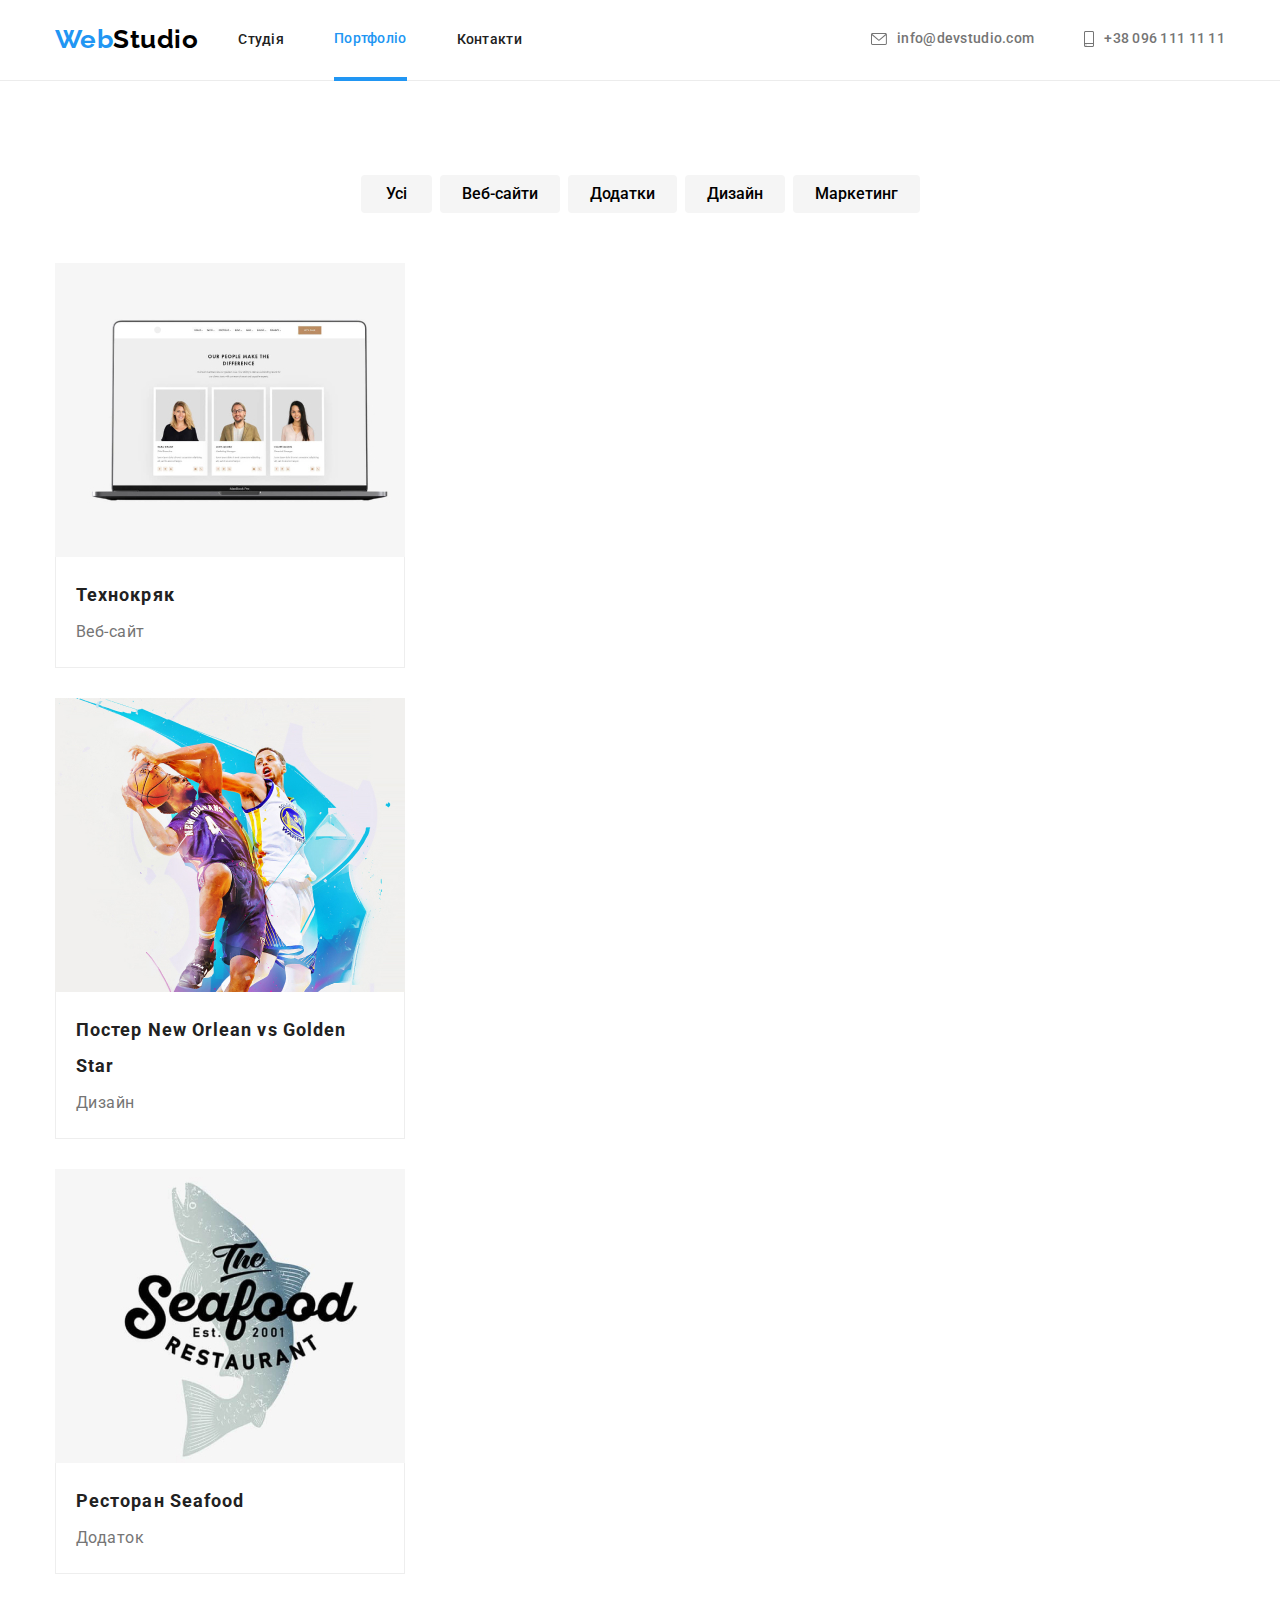
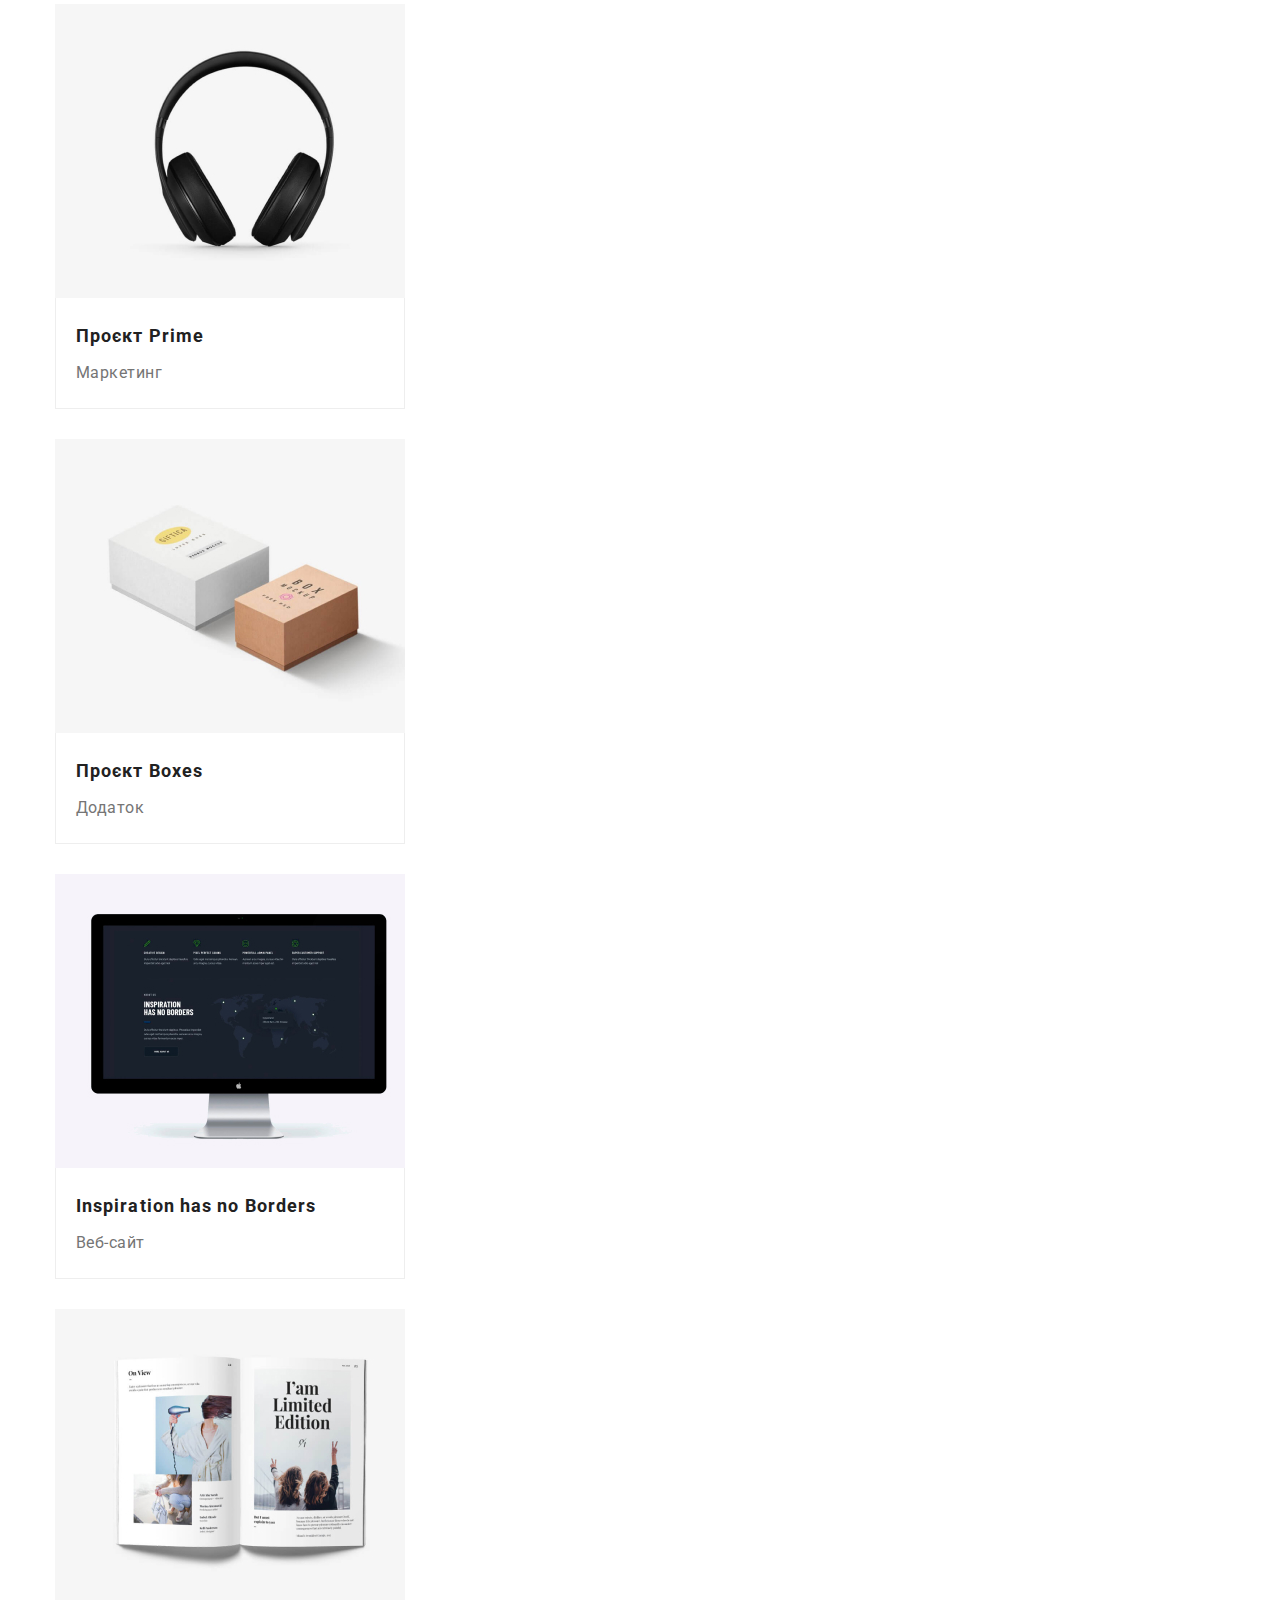
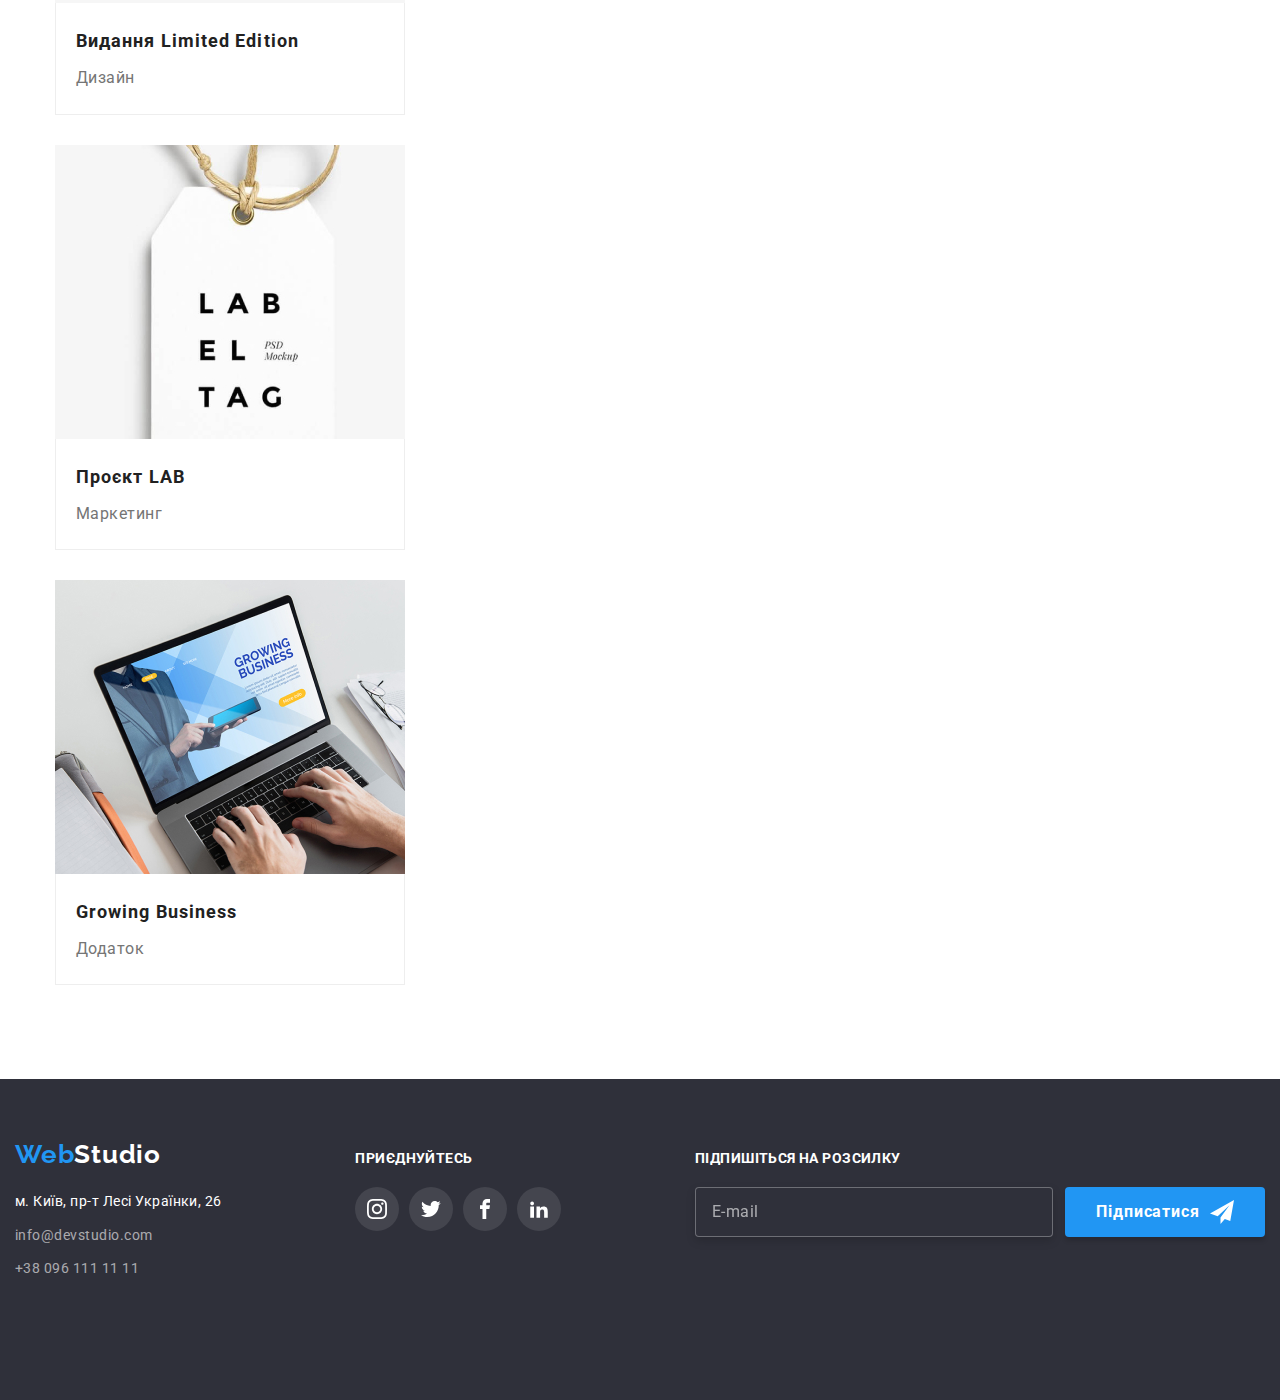
==== commit 495b2467: "change" ====
--- a/portfolio.html
+++ b/portfolio.html
@@ -48,7 +48,7 @@
   </header>
 
   <main class="section">
-    <div class="container">
+    <div class="portfolio-container">
       <h1 class="visually-hidden">Список робіт</h1>
       <ul class="filter-list">
         <li>
--- a/сss/styles.css
+++ b/сss/styles.css
@@ -1185,5 +1185,32 @@
 } */
 
 
-
-
+.modal-form-input-subscribe {
+  padding-left: 16px;
+  margin-right: 12px;
+  /* width: 358px; */
+  height: 50px;
+  border: 1px solid rgba(255, 255, 255, 0.3);
+  filter: drop-shadow(0px 4px 4px rgba(0, 0, 0, 0.15));
+  border-radius: 4px;
+  background-color: var(--background-color);
+
+  
+}
+
+@media screen and (min-width: 280px) {
+  .modal-form-input-subscribe {
+    display: block;
+    width: 290px;
+  }
+}
+
+@media screen and (min-width: 1200px) {
+  .modal-form-input-subscribe {
+    display: block;
+    width: 358px;
+  }
+}
+
+
+
--- a/css/main.min.css
+++ b/css/main.min.css
@@ -1 +1 @@
-:root{--primary-text-color: #212121;--second-text-color: #757575;--accent-color: #2196F3;--background-color: #2F303A;--white-color: #FFFFFF;--background-page-color: #F5F5F5;--addres-mail-color: rgba(255, 255, 255, 0.6);--slogan-logo-color: #000000;--backgroung-color-button: #F5F4FA;--primaru-link-color: #AFB1B8}h1,h2,h3,h4,h5,h6,p{margin-top:0;margin-bottom:0}ul,ol{margin-top:0;margin-bottom:0;padding-left:0}img{display:block}.list{list-style:none}.link{text-decoration:none}button{cursor:pointer}body{background:var(--white-color);color:var(--primary-text-color);font-family:Roboto,sans-serif;letter-spacing:.03em;font-weight:400}ul{list-style:none}.visually-hidden{position:absolute;width:1px;height:1px;margin:-1px;border:0;padding:0;white-space:nowrap;clip-path:inset(100%);clip:rect(0 0 0 0);overflow:hidden}@media screen and (min-width: 280px){.section{padding-top:30px;padding-bottom:30px}}@media screen and (min-width: 1200px){.section{padding-top:94px;padding-bottom:94px}}.container{margin-left:auto;margin-right:auto;padding-left:15px;padding-right:15px}@media screen and (min-width: 480px){.container{width:480px}}@media screen and (min-width: 768px){.container{width:768px}}@media screen and (min-width: 1200px){.container{width:1200px}}.page-header{padding-top:16px;padding-bottom:16px;border-bottom:1px solid #ececec}@media screen and (min-width: 768px){.page-header{padding-top:21px;padding-bottom:21px}}@media screen and (min-width: 1200px){.page-header{padding-top:24px;padding-bottom:25px}}.page-header__container{display:flex;justify-content:space-between}@media screen and (min-width: 768px){.page-header__container{align-items:center;justify-content:center}}.menu{display:flex;align-items:center;column-gap:40px}.menu__logo{font-family:Raleway,sans-serif;font-weight:700;font-size:26px;line-height:1.19;text-decoration:none}.slogan{color:var(--accent-color)}.slogan-logo{color:var(--slogan-logo-color)}.slogan-text{color:var(--white-color)}.menu-list{display:none}@media(min-width: 768px){.menu-list{display:flex;align-items:center;column-gap:50px}}.mobile-menu-btn{background-color:rgba(0,0,0,0);border:none;padding:0;line-height:0}@media(min-width: 768px){.mobile-menu-btn{display:none}}.menu-item{position:relative;font-weight:500;font-size:14px;line-height:1.14;letter-spacing:.02em;color:var(--primary-text-color);text-decoration:none;transition-property:color;transition-duration:250ms;transition-timing-function:cubic-bezier(0.4, 0, 0.2, 1)}.menu-item:hover,.menu-item .list-item:focus{color:var(--accent-color)}.menu-item__current{display:block;justify-content:center;align-items:center;font-weight:500;font-size:14px;line-height:1.14;letter-spacing:.02em;color:var(--accent-color);text-decoration:none;margin-top:auto;margin-bottom:auto}.menu-item__current::after{position:absolute;display:block;content:"";background-color:#2196f3;height:4px;left:0;width:100%;margin-top:30px}.nav{display:none}@media(min-width: 768px){.nav{display:flex;column-gap:50px;margin-left:auto;justify-content:center;flex-direction:column;row-gap:10px}.nav:hover,.nav:focus{fill:var(--accent-color)}}@media(min-width: 1200px){.nav{flex-direction:row;column-gap:50px;margin-left:auto;justify-content:center}}.nav__link{display:flex;align-items:center}@media(min-width: 768px){.nav__link{align-items:center}}@media(min-width: 1200px){.nav__link{justify-content:center}}.nav__items{font-weight:500;font-size:14px;line-height:1.14;letter-spacing:.02em;color:var(--second-text-color);text-decoration:none;display:flex;justify-content:center;align-items:center;transition-property:color;transition-duration:250ms;transition-timing-function:cubic-bezier(0.4, 0, 0.2, 1)}.nav__items:hover,.nav__items:focus{color:var(--accent-color)}.nav__items:hover .contact-list,.nav__items:focus .contact-list{background-color:var(--white-color);fill:var(--accent-color)}.contact-list{margin-right:10px;display:flex;justify-content:center;fill:var(--second-text-color);transition-property:fill;transition-duration:250ms;transition-timing-function:cubic-bezier(0.4, 0, 0.2, 1)}.contact-list:hover,.contact-list:focus{fill:var(--accent-color)}.nav-info{display:flex;align-items:center}.mobile-menu{position:fixed;top:0;left:0;width:100%;height:100%;background-color:var(--white-color);z-index:100;max-height:796px;box-shadow:0 0 0 100vmax rgba(0,0,0,.5);opacity:0;visibility:hidden;pointer-events:none;transition:opacity,visibility;transition-property:transform;transition-duration:250ms;transition-timing-function:cubic-bezier(0.4, 0, 0.2, 1)}.burger-social-list__line{color:rgba(33,33,33,.2)}.mobile-menu.is-open{overflow:auto;opacity:1;visibility:visible;pointer-events:auto;transition-property:transform;transition-duration:250ms;transition-timing-function:cubic-bezier(0.4, 0, 0.2, 1)}.menu-burger{display:flex;flex-direction:column;row-gap:32px;margin-bottom:306px}.menu-burger__link{font-weight:500;font-size:40px;line-height:47px;letter-spacing:.02em;color:var(--primary-text-color)}.menu-burger__link-current{color:var(--accent-color)}.menu-burger__tel{font-weight:500;font-size:34px;line-height:1.18;letter-spacing:.02em;color:var(--accent-color)}.menu-burger__contact{display:flex;flex-direction:column;row-gap:32px;margin-bottom:64px}.menu-burger__mail{font-weight:500;font-size:24px;line-height:1.17;letter-spacing:.02em;color:var(--second-text-color)}.burger-social-list{display:flex;column-gap:20px}.burger-social-list__link{font-weight:500;font-size:18px;line-height:1.22;letter-spacing:.02em;color:var(--accent-color)}.mobile-menu__container{position:relative;padding-left:40px;padding-top:48px;padding-bottom:58px}.mobile-menu__close-btn{background-color:rgba(0,0,0,0);border:none;padding:0;line-height:0;position:absolute;top:10px;right:15px;transition-property:fill;transition-duration:250ms;transition-timing-function:cubic-bezier(0.4, 0, 0.2, 1)}.mobile-menu__close-icon{fill:var(--primary-text-color)}.mobile-menu__close-btn:hover,.mobile-menu__close-btn:focus{fill:var(--accent-color)}.mobile-menu__close-btn:hover .mobile-menu__close-icon,.mobile-menu__close-btn:focus .mobile-menu__close-icon{fill:var(--accent-color)}@media screen and (min-width: 280px){.hero{background:#c4c4c4;padding-top:118px;padding-bottom:118px;background-image:linear-gradient(rgba(47, 48, 58, 0.4), rgba(47, 48, 58, 0.4)),url("../img/mobile/hero1x.jpg");background-size:480px 400px;background-repeat:no-repeat;background-position:center;margin:0 auto}}@media screen and (min-device-pixel-ratio: 2)and (min-width: 280px),(min-resolution: 192dpi)and (min-width: 280px),(min-resolution: 2dppx)and (min-width: 280px){.hero{background-image:linear-gradient(rgba(47, 48, 58, 0.4), rgba(47, 48, 58, 0.4)),url("../img/mobile/hero@2x.jpg")}}@media screen and (min-width: 768px){.hero{background-image:linear-gradient(rgba(47, 48, 58, 0.4), rgba(47, 48, 58, 0.4)),url("../img/tablet/Header-tablet.jpg");background-size:768px 400px}}@media screen and (min-device-pixel-ratio: 2)and (min-width: 768px),(min-resolution: 192dpi)and (min-width: 768px),(min-resolution: 2dppx)and (min-width: 768px){.hero{background-image:linear-gradient(rgba(47, 48, 58, 0.4), rgba(47, 48, 58, 0.4)),url("../img/tablet/Header-tabletimg@2x.jpg")}}@media screen and (min-width: 1200px){.hero{background-image:linear-gradient(rgba(47, 48, 58, 0.4), rgba(47, 48, 58, 0.4)),url("../img/Img(2).jpg");background-size:1600px 600px;padding-top:200px;padding-bottom:200px}}@media screen and (min-device-pixel-ratio: 2)and (min-width: 1200px),(min-resolution: 192dpi)and (min-width: 1200px),(min-resolution: 2dppx)and (min-width: 1200px){.hero{background-image:linear-gradient(rgba(47, 48, 58, 0.4), rgba(47, 48, 58, 0.4)),url("../img/desctop/Img@2x.jpg")}}.hero__title{font-weight:900;font-size:26px;line-height:1.42;margin:0 auto;text-align:center;letter-spacing:.06em;text-transform:uppercase;color:var(--white-color);margin-bottom:30px}@media screen and (min-width: 1200px){.hero__title{font-size:44px;line-height:1.37}}.hero__button{font-weight:700;font-size:16px;line-height:1.88;letter-spacing:.06em;font-family:inherit;background:var(--accent-color);color:var(--white-color);cursor:pointer;padding:10px 32px;display:block;min-width:200px;margin:0 auto;box-shadow:0px 4px 4px rgba(0,0,0,.15);border-radius:4px;border:none;transition-property:background-color;transition-duration:250ms;transition-timing-function:cubic-bezier(0.4, 0, 0.2, 1)}.hero__button:active{background-color:#188ce8}@media screen and (min-width: 1200px){.hero__button{min-width:216px}}@media screen and (min-width: 280px){.benefits{padding-top:30px;padding-bottom:30px}}@media screen and (min-width: 768px){.benefits{padding-top:30px;padding-bottom:30px}}@media screen and (min-width: 1200px){.benefits{padding-top:94px}}@media screen and (min-width: 280px){.list{display:flex;flex-wrap:wrap;gap:30px}}@media screen and (min-width: 768px){.list{display:flex;gap:30px;flex-wrap:wrap}}@media screen and (min-width: 1200px){.list{display:flex;column-gap:30px}}@media screen and (min-width: 280px){.list__item{width:450px}}@media screen and (min-width: 768px){.list__item{width:354px}}@media screen and (min-width: 1200px){.list__item{width:270px}}.list__item-box{display:flex;justify-content:center;width:270px;height:120px;background:#f5f4fa;border-radius:4px;margin-bottom:30px}@media screen and (min-width: 280px){.list__item-box{width:100%}}@media screen and (min-width: 768px){.list__item-box{width:354px}}@media screen and (min-width: 1200px){.list__item-box{width:270px}}.list-box-svg{margin-top:25px;width:70px;height:70px}.list__item-title{font-weight:700;font-size:14px;line-height:1.14;letter-spacing:.03em;text-transform:uppercase;margin-bottom:10px}@media screen and (min-width: 280px){.list__item-title{display:flex;justify-content:center}}@media screen and (min-width: 768px){.list__item-title{display:block}}@media screen and (min-width: 1200px){.list__item-title{display:block}}.list__item-text{font-size:14px;line-height:1.7;letter-spacing:.03em;color:var(--second-text-color)}@media(max-width: 768px){.work{display:none}}.title-about{font-weight:700;font-size:36px;line-height:1.17;text-align:center;letter-spacing:.03em;margin-bottom:50px}.work-list{display:flex;column-gap:30px}.work-list-item{display:flex;position:relative;justify-content:center}.work-overlay{display:flex;position:absolute;justify-content:center;width:370px;height:70px;background-color:rgba(47,48,58,.8);bottom:0}.overlay-text{display:block;font-family:"Roboto";letter-spacing:.03em;text-transform:uppercase;font-weight:700;font-size:14px;line-height:1.13;color:var(--white-color);padding-top:27px;padding-bottom:27px;margin:0 auto}.team{background-color:var(--background-page-color)}@media screen and (min-width: 280px){.title-team{font-weight:700;text-align:center;letter-spacing:.03em;margin-bottom:50px;display:flex;justify-content:center;font-size:28px;line-height:1.18;margin-bottom:30px}}@media screen and (min-width: 768px){.title-team{font-size:28px;line-height:1.18;margin-bottom:30px}}@media screen and (min-width: 1200px){.title-team{font-size:36px;line-height:1.17;margin-bottom:50px}}@media screen and (min-width: 280px){.team-list{justify-content:center;display:flex;flex-wrap:wrap;gap:30px}}@media screen and (min-width: 768px){.team-list{display:flex;flex-wrap:wrap;gap:30px}}.speaker{box-shadow:0px 1px 3px rgba(0,0,0,.12),0px 1px 1px rgba(0,0,0,.14),0px 2px 1px rgba(0,0,0,.2);border-radius:0px 0px 4px 4px;text-align:center}.speaker-border{padding:30px;background-color:var(--white-color);border-radius:0px 0px 4px 4px}.text-name{font-weight:500;font-size:16px;line-height:1.19;letter-spacing:.03em;padding-bottom:10px}.text{font-size:16px;line-height:1.19;color:var(--second-text-color)}.social-list{display:flex;justify-content:center;align-items:center;column-gap:10px;margin-top:16px}.social-list-link{display:flex;justify-content:center;align-items:center;width:44px;height:44px;border-radius:50%;background-color:var(--white-color);transition-property:background-color,fill;transition-duration:250ms;transition-timing-function:cubic-bezier(0.4, 0, 0.2, 1)}.social-list-link:hover,.social-list-link:focus{background-color:var(--accent-color);fill:var(--white-color)}.social-list-icon{display:flex;fill:var(--primaru-link-color);height:20px;transition-property:fill;transition-duration:250ms;transition-timing-function:cubic-bezier(0.4, 0, 0.2, 1)}.social-list-link:hover .social-list-icon,.social-list-link:focus .social-list-icon{fill:var(--white-color)}.clients{font-weight:700;text-align:center;letter-spacing:.03em}@media screen and (min-width: 280px){.clients{font-size:28px;line-height:1.18;margin-bottom:30px}}@media screen and (min-width: 1200px){.clients{font-size:36px;line-height:1.17;margin-bottom:50px}}.clients-list{display:flex;justify-content:center;column-gap:30px}@media screen and (min-width: 280px){.clients-list{flex-wrap:wrap;gap:30px}}@media screen and (min-width: 1200px){.clients-list{column-gap:30px}}.clients-list-link{display:flex;justify-content:center;align-items:center;width:210px;height:92px;background-color:var(--white-color);border:1px solid #afb1b8;border-radius:4px;transition-property:fill,border;transition-duration:250ms;transition-timing-function:cubic-bezier(0.4, 0, 0.2, 1)}@media(min-width: 768px){.clients-list-link{width:226px}}@media(min-width: 1200px){.clients-list-link{width:170px}}.clients-link-icon{display:flex;fill:var(--primaru-link-color);transition-property:fill;transition-duration:250ms;transition-timing-function:cubic-bezier(0.4, 0, 0.2, 1)}.clients-list-link:hover,.clients-list-link:focus{fill:var(--accent-color);border:1px solid var(--accent-color)}.clients-list-link:hover .clients-link-icon,.clients-list-link:focus .clients-link-icon{fill:var(--accent-color)}.section-footer{padding-top:60px;padding-bottom:60px;background:var(--background-color)}@media screen and (min-width: 280px){.page-footer{display:block;width:100%;align-items:center}}@media screen and (min-width: 768px){.page-footer{display:flex;flex-wrap:wrap;justify-content:center;column-gap:165px;align-items:baseline}}@media screen and (min-width: 1200px){.page-footer{display:flex;column-gap:inherit;justify-content:space-between;align-items:baseline}}.logo-footer{display:flex;margin-bottom:20px;font-weight:700;font-size:26px;line-height:31px;letter-spacing:.03em;font-family:"Raleway"}@media screen and (min-width: 280px){.logo-footer{display:flex;justify-content:center}}@media screen and (min-width: 1200px){.logo-footer{margin-bottom:20px;justify-content:left}}.address{font-style:normal;display:flex;flex-direction:column;row-gap:9px}@media screen and (min-width: 280px){.address{align-items:center;margin-bottom:60px}}@media screen and (min-width: 1200px){.address{font-style:normal;display:flex;flex-direction:column;row-gap:9px;align-items:flex-start}}.address-list{display:flex;flex-direction:column;row-gap:9px}.address-text{font-size:14px;line-height:1.7;color:var(--white-color);text-decoration:none}.address-mail{font-size:14px;line-height:24px;color:var(--addres-mail-color);text-decoration:none;transition-property:color;transition-duration:250ms;transition-timing-function:cubic-bezier(0.4, 0, 0.2, 1)}.address-mail:hover,.address-mail:focus{color:var(--accent-color)}.community-item{display:flex;flex-wrap:wrap;flex-direction:column;justify-content:center;align-items:center}@media screen and (min-width: 280px){.community-item{display:flex;flex-direction:column;row-gap:20px;margin-bottom:60px}}@media screen and (min-width: 768px){.community-item{row-gap:20px}}@media screen and (min-width: 280px){.footer-subscribe{display:flex;flex-direction:column;align-items:center;row-gap:20px}}@media screen and (min-width: 768px){.footer-subscribe{display:flex;flex-direction:column;align-items:center;row-gap:20px}}.community-title{display:flex;justify-content:center;font-weight:700;font-size:14px;line-height:1.14;letter-spacing:.03em;text-transform:uppercase;color:var(--white-color)}@media screen and (min-width: 1200px){.community-title{margin-right:auto}}.footer-list{display:flex;column-gap:10px}.social-list-item{display:flex;justify-content:center;align-items:center;width:44px;height:44px;border-radius:50%;background-color:rgba(255,255,255,.1);fill:var(--white-color);transition-property:background-color,fill;transition-duration:250ms;transition-timing-function:cubic-bezier(0.4, 0, 0.2, 1)}.social-list-item:hover,.social-list-item:focus{background-color:var(--accent-color);fill:var(--white-color)}.link-change-color{fill:var(--white-color);height:20px;transition-property:background-color,fill;transition-duration:250ms;transition-timing-function:cubic-bezier(0.4, 0, 0.2, 1)}.social-list-item:hover .link-change-color,.social-list-item:focus .link-change-color{fill:var(--white-color)}.subscribe-title{display:block;margin-bottom:20px;font-weight:700;font-size:14px;line-height:1.14;letter-spacing:.03em;text-transform:uppercase;color:var(--white-color)}@media screen and (min-width: 280px){.subscribe-area{display:flex;flex-wrap:wrap;row-gap:20px;justify-content:center}}@media screen and (min-width: 768px){.subscribe-area{display:flex;flex-direction:column;align-items:center}}@media screen and (min-width: 1200px){.subscribe-area{display:flex;justify-content:center;flex-direction:row}}.modal-form-input-subscribe{padding-left:16px;margin-right:12px;width:358px;height:50px;border:1px solid rgba(255,255,255,.3);filter:drop-shadow(0px 4px 4px rgba(0, 0, 0, 0.15));border-radius:4px;background-color:var(--background-color)}@media screen and (min-width: 280px){.modal-form-input-subscribe{display:block;width:450px}}@media screen and (min-width: 1200px){.modal-form-input-subscribe{display:block;width:358px}}.modal-form-input-subscribe::placeholder{font-weight:400;font-size:16px;line-height:1.25;font-family:"Roboto";letter-spacing:.03em;color:rgba(255,255,255,.6)}.modal-form-subscribe-btn{display:flex;justify-content:center;text-align:center;min-width:200px;height:50px;padding:10px 28px;background:var(--accent-color);box-shadow:0px 4px 4px rgba(0,0,0,.15);border-radius:4px;border:none}@media screen and (min-width: 768px){.modal-form-subscribe-btn{width:200px}}@media screen and (min-width: 1200px){.modal-form-subscribe-btn{width:200px}}.button-text{font-weight:700;font-size:16px;line-height:30px;letter-spacing:.06em;margin-right:10px;color:var(--white-color)}.footer-item{display:flex}.subscribe-image-btn{display:flex;margin-top:auto;margin-bottom:auto}.modal-form-subscribe-icon{display:flex;padding-top:4px}.modal{position:absolute;top:50%;left:50%;transform:translate(-50%, -50%) scale(1);width:450px;height:609px;background-color:var(--white-color);border-radius:4px;transition-property:transform;transition-duration:250ms;transition-timing-function:cubic-bezier(0.4, 0, 0.2, 1)}@media(min-width: 1200px){.modal{width:528px;height:580px}}.modal-close-button{position:absolute;top:8px;right:8px;display:flex;justify-content:center;align-items:center;background:var(--white-color);border:1px solid rgba(0,0,0,.1);border-radius:50%;width:30px;height:30px;padding:0;transition-property:fill;transition-duration:250ms;transition-timing-function:cubic-bezier(0.4, 0, 0.2, 1)}.modal-close-button:hover .modal-close-button-icon,.modal-close-button:focus .modal-close-button-icon{fill:#2196f3}.backdrop.is-hidden .modal{transform:translate(-50%, -50%) scale(0)}.modal-close-button-icon{fill:var(--slogan-logo-color);display:flex;justify-content:center;text-align:center}.modal-caption{font-style:normal;font-weight:700;font-size:20px;line-height:1.15;text-align:center;letter-spacing:.03em;padding-top:40px;margin-bottom:12px;color:var(--primary-text-color)}.modal-form{display:flex;flex-direction:column;padding-left:40px;padding-right:40px;row-gap:10px}.modal-form-input{width:100%;height:40px;padding-left:42px;border:1px solid rgba(33,33,33,.2);border-radius:4px;transition-property:border-color;transition-duration:250ms;transition-timing-function:cubic-bezier(0.4, 0, 0.2, 1)}.modal-form-input:focus{border-color:var(--accent-color);outline:none}.modal-form-field-desc{display:block;font-size:12px;line-height:1.17;letter-spacing:.01em;color:var(--second-text-color);margin-bottom:4px}.modal-form-input-wrapper{display:block;position:relative}.modal-image{display:block;position:absolute;top:50%;transform:translateY(-50%);left:12px;fill:var(--primary-text-color);transition-property:fill;transition-duration:250ms;transition-timing-function:cubic-bezier(0.4, 0, 0.2, 1)}.modal-form-input:focus+.modal-image{fill:var(--accent-color)}.modal-form-message{padding:12px 16px;resize:none;width:100%;height:120px;border:1px solid rgba(33,33,33,.2);border-radius:4px;transition-property:border-color;transition-duration:250ms;transition-timing-function:cubic-bezier(0.4, 0, 0.2, 1)}.modal-form-message:focus{outline:none;border-color:var(--accent-color)}.modal-form-message::placeholder{color:rgba(117,117,117,.5)}.modal-form-check-text{font-weight:400;font-size:12px;line-height:14px;letter-spacing:.03em;color:#757575}@media(min-width: 1200px){.modal-form-check-text{font-size:14px;line-height:24px}}.modal-form-check-link{width:auto;display:block;font-weight:400;font-size:12px;line-height:14px;letter-spacing:.03em;text-decoration-line:underline;color:#2196f3}@media(min-width: 1200px){.modal-form-check-link{font-size:14px;line-height:24px}}.modal-form-check-wrapper{display:flex;flex-wrap:wrap;justify-content:center;align-items:center}.modal-form-own-check{display:flex;justify-content:center;align-items:center;border:2px solid var(--primary-text-color);border-radius:2px;cursor:pointer;padding:2px;margin-right:10px}.form-text-wrapper{display:flex;justify-content:center;align-items:center}.modal-form-check:checked+.modal-form-own-check{background-color:var(--accent-color);border-color:var(--accent-color);fill:var(--white-color)}.modal-form-check:focus+.modal-form-own-check{outline:2px solid rgba(0,0,255,.5)}.modal-form-own-check-icon{display:none;fill:#fff;width:11px;height:8px}.modal-form-check:checked+.modal-form-own-check .modal-form-own-check-icon{display:block}.modal-form-btn{margin-top:30px;min-width:200px;height:50px;border:none;margin-left:auto;margin-right:auto;font-weight:700;font-size:16px;line-height:30px;align-self:center;letter-spacing:.06em;background-color:var(--accent-color);color:#fff;box-shadow:0px 4px 4px rgba(0,0,0,.15);border-radius:4px;transition-property:background-color;transition-duration:250ms;transition-timing-function:cubic-bezier(0.4, 0, 0.2, 1)}.modal-form-btn:hover{background-color:#188ce8}.modal-close-button-icon:active,.modal-close-button-icon:hover{fill:var(--accent-color)}.backdrop{position:fixed;top:0;left:0;width:100%;height:100%;z-index:150;background-color:rgba(0,0,0,.2);transition:opacity 250ms cubic-bezier(0.4, 0, 0.2, 1),visability 250ms cubic-bezier(0.4, 0, 0.2, 1)}.backdrop.is-hidden{opacity:0;visibility:hidden;pointer-events:none}.filter-list{display:flex;justify-content:center;column-gap:8px;margin-bottom:50px}.button{font-weight:500;font-size:16px;line-height:1.63;font-family:inherit;cursor:pointer;border-radius:4px;border-color:var(--backgroung-color-button);padding:6px 22px;border:none;transition-duration:250ms;transition-timing-function:cubic-bezier(0.4, 0, 0.2, 1)}.button-all{padding:6px 25px}.filter-button{background:var(--background-page-color);display:block;transition-property:box-shadow,border-radius,background-color,color;transition-duration:250ms;transition-timing-function:cubic-bezier(0.4, 0, 0.2, 1)}.filter-button:hover,.filter-button:focus{background-color:var(--accent-color);color:var(--white-color);box-shadow:0px 3px 1px rgba(0,0,0,.1),0px 1px 2px rgba(0,0,0,.08),0px 2px 2px rgba(0,0,0,.12);border-radius:4px}.list-works{display:flex;flex-wrap:wrap;gap:30px}.list-works-link{display:block}.thumb{position:relative;overflow:hidden}.overlay{position:absolute;width:100%;height:100%;top:0;left:0;transform:translateY(100%);transition:transform 250ms cubic-bezier(0.4, 0, 0.2, 1);background-color:var(--accent-color);font-size:18px;color:var(--white-color);padding:63px 24px;letter-spacing:.03em}.list-works-link:hover,.list-works-link:focus{box-shadow:0px 1px 1px rgba(0,0,0,.12),0px 4px 4px rgba(0,0,0,.06),1px 4px 6px rgba(0,0,0,.16)}.list-works-link:hover .overlay,.list-works-link:focus .overlay{transform:translateY(0)}.list-works-item{width:370px}.list-works-items{font-weight:700;font-size:18px;line-height:2;letter-spacing:.06em;margin-bottom:4px;color:var(--primary-text-color)}.text-wrapper{padding:20px;border:1px solid #eee;border-top:none;background-color:var(--white-color)}.list-works-text{font-size:16px;line-height:1.88;color:var(--second-text-color)}/*# sourceMappingURL=main.min.css.map */+:root{--primary-text-color: #212121;--second-text-color: #757575;--accent-color: #2196F3;--background-color: #2F303A;--white-color: #FFFFFF;--background-page-color: #F5F5F5;--addres-mail-color: rgba(255, 255, 255, 0.6);--slogan-logo-color: #000000;--backgroung-color-button: #F5F4FA;--primaru-link-color: #AFB1B8}h1,h2,h3,h4,h5,h6,p{margin-top:0;margin-bottom:0}ul,ol{margin-top:0;margin-bottom:0;padding-left:0}img{display:block}.list{list-style:none}.link{text-decoration:none}button{cursor:pointer}body{background:var(--white-color);color:var(--primary-text-color);font-family:Roboto,sans-serif;letter-spacing:.03em;font-weight:400}ul{list-style:none}.visually-hidden{position:absolute;width:1px;height:1px;margin:-1px;border:0;padding:0;white-space:nowrap;clip-path:inset(100%);clip:rect(0 0 0 0);overflow:hidden}@media screen and (min-width: 280px){.section{padding-top:30px;padding-bottom:30px}}@media screen and (min-width: 1200px){.section{padding-top:94px;padding-bottom:94px}}.container{margin-left:auto;margin-right:auto;padding-left:15px;padding-right:15px}@media screen and (min-width: 480px){.container{width:480px}}@media screen and (min-width: 768px){.container{width:768px}}@media screen and (min-width: 1200px){.container{width:1200px}}.page-header{padding-top:16px;padding-bottom:16px;border-bottom:1px solid #ececec}@media screen and (min-width: 768px){.page-header{padding-top:21px;padding-bottom:21px}}@media screen and (min-width: 1200px){.page-header{padding-top:24px;padding-bottom:25px}}.page-header__container{display:flex;justify-content:space-between}@media screen and (min-width: 768px){.page-header__container{align-items:center;justify-content:center}}.menu{display:flex;align-items:center;column-gap:40px}.menu__logo{font-family:Raleway,sans-serif;font-weight:700;font-size:26px;line-height:1.19;text-decoration:none}.slogan{color:var(--accent-color)}.slogan-logo{color:var(--slogan-logo-color)}.slogan-text{color:var(--white-color)}.menu-list{display:none}@media(min-width: 768px){.menu-list{display:flex;align-items:center;column-gap:50px}}.mobile-menu-btn{background-color:rgba(0,0,0,0);border:none;padding:0;line-height:0}@media(min-width: 768px){.mobile-menu-btn{display:none}}.menu-item{position:relative;font-weight:500;font-size:14px;line-height:1.14;letter-spacing:.02em;color:var(--primary-text-color);text-decoration:none;transition-property:color;transition-duration:250ms;transition-timing-function:cubic-bezier(0.4, 0, 0.2, 1)}.menu-item:hover,.menu-item .list-item:focus{color:var(--accent-color)}.menu-item__current{display:block;justify-content:center;align-items:center;font-weight:500;font-size:14px;line-height:1.14;letter-spacing:.02em;color:var(--accent-color);text-decoration:none;margin-top:auto;margin-bottom:auto}.menu-item__current::after{position:absolute;display:block;content:"";background-color:#2196f3;height:4px;left:0;width:100%;margin-top:30px}.nav{display:none}@media(min-width: 768px){.nav{display:flex;column-gap:50px;margin-left:auto;justify-content:center;flex-direction:column;row-gap:10px}.nav:hover,.nav:focus{fill:var(--accent-color)}}@media(min-width: 1200px){.nav{flex-direction:row;column-gap:50px;margin-left:auto;justify-content:center}}.nav__link{display:flex;align-items:center}@media(min-width: 768px){.nav__link{align-items:center}}@media(min-width: 1200px){.nav__link{justify-content:center}}.nav__items{font-weight:500;font-size:14px;line-height:1.14;letter-spacing:.02em;color:var(--second-text-color);text-decoration:none;display:flex;justify-content:center;align-items:center;transition-property:color;transition-duration:250ms;transition-timing-function:cubic-bezier(0.4, 0, 0.2, 1)}.nav__items:hover,.nav__items:focus{color:var(--accent-color)}.nav__items:hover .contact-list,.nav__items:focus .contact-list{background-color:var(--white-color);fill:var(--accent-color)}.contact-list{margin-right:10px;display:flex;justify-content:center;fill:var(--second-text-color);transition-property:fill;transition-duration:250ms;transition-timing-function:cubic-bezier(0.4, 0, 0.2, 1)}.contact-list:hover,.contact-list:focus{fill:var(--accent-color)}.nav-info{display:flex;align-items:center}.mobile-menu{position:fixed;top:0;left:0;width:100%;height:100%;background-color:var(--white-color);z-index:100;max-height:796px;box-shadow:0 0 0 100vmax rgba(0,0,0,.5);opacity:0;visibility:hidden;pointer-events:none;transition:opacity,visibility;transition-property:transform;transition-duration:250ms;transition-timing-function:cubic-bezier(0.4, 0, 0.2, 1)}.burger-social-list__line{color:rgba(33,33,33,.2)}.mobile-menu.is-open{overflow:auto;opacity:1;visibility:visible;pointer-events:auto;transition-property:transform;transition-duration:250ms;transition-timing-function:cubic-bezier(0.4, 0, 0.2, 1)}.menu-burger{display:flex;flex-direction:column;row-gap:32px;margin-bottom:306px}.menu-burger__link{font-weight:500;font-size:40px;line-height:47px;letter-spacing:.02em;color:var(--primary-text-color)}.menu-burger__link-current{color:var(--accent-color)}.menu-burger__tel{font-weight:500;font-size:34px;line-height:1.18;letter-spacing:.02em;color:var(--accent-color)}.menu-burger__contact{display:flex;flex-direction:column;row-gap:32px;margin-bottom:64px}.menu-burger__mail{font-weight:500;font-size:24px;line-height:1.17;letter-spacing:.02em;color:var(--second-text-color)}.burger-social-list{display:flex;column-gap:20px}.burger-social-list__link{font-weight:500;font-size:18px;line-height:1.22;letter-spacing:.02em;color:var(--accent-color)}.mobile-menu__container{position:relative;padding-left:40px;padding-top:48px;padding-bottom:58px}.mobile-menu__close-btn{background-color:rgba(0,0,0,0);border:none;padding:0;line-height:0;position:absolute;top:10px;right:15px;transition-property:fill;transition-duration:250ms;transition-timing-function:cubic-bezier(0.4, 0, 0.2, 1)}.mobile-menu__close-icon{fill:var(--primary-text-color)}.mobile-menu__close-btn:hover,.mobile-menu__close-btn:focus{fill:var(--accent-color)}.mobile-menu__close-btn:hover .mobile-menu__close-icon,.mobile-menu__close-btn:focus .mobile-menu__close-icon{fill:var(--accent-color)}@media screen and (min-width: 280px){.hero{background:#c4c4c4;padding-top:118px;padding-bottom:118px;background-image:linear-gradient(rgba(47, 48, 58, 0.4), rgba(47, 48, 58, 0.4)),url("../img/mobile/hero1x.jpg");background-size:480px 400px;background-repeat:no-repeat;background-position:center;margin:0 auto}}@media screen and (min-device-pixel-ratio: 2)and (min-width: 280px),(min-resolution: 192dpi)and (min-width: 280px),(min-resolution: 2dppx)and (min-width: 280px){.hero{background-image:linear-gradient(rgba(47, 48, 58, 0.4), rgba(47, 48, 58, 0.4)),url("../img/mobile/hero@2x.jpg")}}@media screen and (min-width: 768px){.hero{background-image:linear-gradient(rgba(47, 48, 58, 0.4), rgba(47, 48, 58, 0.4)),url("../img/tablet/Header-tablet.jpg");background-size:768px 400px}}@media screen and (min-device-pixel-ratio: 2)and (min-width: 768px),(min-resolution: 192dpi)and (min-width: 768px),(min-resolution: 2dppx)and (min-width: 768px){.hero{background-image:linear-gradient(rgba(47, 48, 58, 0.4), rgba(47, 48, 58, 0.4)),url("../img/tablet/Header-tabletimg@2x.jpg")}}@media screen and (min-width: 1200px){.hero{background-image:linear-gradient(rgba(47, 48, 58, 0.4), rgba(47, 48, 58, 0.4)),url("../img/Img(2).jpg");background-size:1600px 600px;padding-top:200px;padding-bottom:200px}}@media screen and (min-device-pixel-ratio: 2)and (min-width: 1200px),(min-resolution: 192dpi)and (min-width: 1200px),(min-resolution: 2dppx)and (min-width: 1200px){.hero{background-image:linear-gradient(rgba(47, 48, 58, 0.4), rgba(47, 48, 58, 0.4)),url("../img/desctop/Img@2x.jpg")}}.hero__title{font-weight:900;font-size:26px;line-height:1.42;margin:0 auto;text-align:center;letter-spacing:.06em;text-transform:uppercase;color:var(--white-color);margin-bottom:30px}@media screen and (min-width: 1200px){.hero__title{font-size:44px;line-height:1.37}}.hero__button{font-weight:700;font-size:16px;line-height:1.88;letter-spacing:.06em;font-family:inherit;background:var(--accent-color);color:var(--white-color);cursor:pointer;padding:10px 32px;display:block;min-width:200px;margin:0 auto;box-shadow:0px 4px 4px rgba(0,0,0,.15);border-radius:4px;border:none;transition-property:background-color;transition-duration:250ms;transition-timing-function:cubic-bezier(0.4, 0, 0.2, 1)}.hero__button:active{background-color:#188ce8}@media screen and (min-width: 1200px){.hero__button{min-width:216px}}@media screen and (min-width: 280px){.benefits{padding-top:30px;padding-bottom:30px}}@media screen and (min-width: 768px){.benefits{padding-top:30px;padding-bottom:30px}}@media screen and (min-width: 1200px){.benefits{padding-top:94px}}@media screen and (min-width: 280px){.list{display:flex;flex-wrap:wrap;gap:30px}}@media screen and (min-width: 768px){.list{display:flex;gap:30px;flex-wrap:wrap}}@media screen and (min-width: 1200px){.list{display:flex;column-gap:30px}}@media screen and (min-width: 280px){.list__item{width:450px}}@media screen and (min-width: 768px){.list__item{width:354px}}@media screen and (min-width: 1200px){.list__item{width:270px}}.list__item-box{display:flex;justify-content:center;width:270px;height:120px;background:#f5f4fa;border-radius:4px;margin-bottom:30px}@media screen and (min-width: 280px){.list__item-box{width:100%}}@media screen and (min-width: 768px){.list__item-box{width:354px}}@media screen and (min-width: 1200px){.list__item-box{width:270px}}.list-box-svg{margin-top:25px;width:70px;height:70px}.list__item-title{font-weight:700;font-size:14px;line-height:1.14;letter-spacing:.03em;text-transform:uppercase;margin-bottom:10px}@media screen and (min-width: 280px){.list__item-title{display:flex;justify-content:center}}@media screen and (min-width: 768px){.list__item-title{display:block}}@media screen and (min-width: 1200px){.list__item-title{display:block}}.list__item-text{font-size:14px;line-height:1.7;letter-spacing:.03em;color:var(--second-text-color)}@media(max-width: 768px){.work{display:none}}.title-about{font-weight:700;font-size:36px;line-height:1.17;text-align:center;letter-spacing:.03em;margin-bottom:50px}.work-list{display:flex;column-gap:30px}.work-list-item{display:flex;position:relative;justify-content:center}.work-overlay{display:flex;position:absolute;justify-content:center;width:370px;height:70px;background-color:rgba(47,48,58,.8);bottom:0}.overlay-text{display:block;font-family:"Roboto";letter-spacing:.03em;text-transform:uppercase;font-weight:700;font-size:14px;line-height:1.13;color:var(--white-color);padding-top:27px;padding-bottom:27px;margin:0 auto}.team{background-color:var(--background-page-color)}@media screen and (min-width: 280px){.title-team{font-weight:700;text-align:center;letter-spacing:.03em;margin-bottom:50px;display:flex;justify-content:center;font-size:28px;line-height:1.18;margin-bottom:30px}}@media screen and (min-width: 768px){.title-team{font-size:28px;line-height:1.18;margin-bottom:30px}}@media screen and (min-width: 1200px){.title-team{font-size:36px;line-height:1.17;margin-bottom:50px}}@media screen and (min-width: 280px){.team-list{justify-content:center;display:flex;flex-wrap:wrap;gap:30px}}@media screen and (min-width: 768px){.team-list{display:flex;flex-wrap:wrap;gap:30px}}.speaker{box-shadow:0px 1px 3px rgba(0,0,0,.12),0px 1px 1px rgba(0,0,0,.14),0px 2px 1px rgba(0,0,0,.2);border-radius:0px 0px 4px 4px;text-align:center}.speaker-border{padding:30px;background-color:var(--white-color);border-radius:0px 0px 4px 4px}.text-name{font-weight:500;font-size:16px;line-height:1.19;letter-spacing:.03em;padding-bottom:10px}.text{font-size:16px;line-height:1.19;color:var(--second-text-color)}.social-list{display:flex;justify-content:center;align-items:center;column-gap:10px;margin-top:16px}.social-list-link{display:flex;justify-content:center;align-items:center;width:44px;height:44px;border-radius:50%;background-color:var(--white-color);transition-property:background-color,fill;transition-duration:250ms;transition-timing-function:cubic-bezier(0.4, 0, 0.2, 1)}.social-list-link:hover,.social-list-link:focus{background-color:var(--accent-color);fill:var(--white-color)}.social-list-icon{display:flex;fill:var(--primaru-link-color);height:20px;transition-property:fill;transition-duration:250ms;transition-timing-function:cubic-bezier(0.4, 0, 0.2, 1)}.social-list-link:hover .social-list-icon,.social-list-link:focus .social-list-icon{fill:var(--white-color)}.clients{font-weight:700;text-align:center;letter-spacing:.03em}@media screen and (min-width: 280px){.clients{font-size:28px;line-height:1.18;margin-bottom:30px}}@media screen and (min-width: 1200px){.clients{font-size:36px;line-height:1.17;margin-bottom:50px}}.clients-list{display:flex;justify-content:center;column-gap:30px}@media screen and (min-width: 280px){.clients-list{flex-wrap:wrap;gap:30px}}@media screen and (min-width: 1200px){.clients-list{column-gap:30px}}.clients-list-link{display:flex;justify-content:center;align-items:center;width:210px;height:92px;background-color:var(--white-color);border:1px solid #afb1b8;border-radius:4px;transition-property:fill,border;transition-duration:250ms;transition-timing-function:cubic-bezier(0.4, 0, 0.2, 1)}@media(min-width: 768px){.clients-list-link{width:226px}}@media(min-width: 1200px){.clients-list-link{width:170px}}.clients-link-icon{display:flex;fill:var(--primaru-link-color);transition-property:fill;transition-duration:250ms;transition-timing-function:cubic-bezier(0.4, 0, 0.2, 1)}.clients-list-link:hover,.clients-list-link:focus{fill:var(--accent-color);border:1px solid var(--accent-color)}.clients-list-link:hover .clients-link-icon,.clients-list-link:focus .clients-link-icon{fill:var(--accent-color)}.section-footer{padding-top:60px;padding-bottom:60px;background:var(--background-color)}@media screen and (min-width: 280px){.page-footer{display:block;width:100%;align-items:center}}@media screen and (min-width: 768px){.page-footer{display:flex;flex-wrap:wrap;justify-content:center;column-gap:165px;align-items:baseline}}@media screen and (min-width: 1200px){.page-footer{display:flex;column-gap:inherit;justify-content:space-between;align-items:baseline}}.logo-footer{display:flex;margin-bottom:20px;font-weight:700;font-size:26px;line-height:31px;letter-spacing:.03em;font-family:"Raleway"}@media screen and (min-width: 280px){.logo-footer{display:flex;justify-content:center}}@media screen and (min-width: 1200px){.logo-footer{margin-bottom:20px;justify-content:left}}.address{font-style:normal;display:flex;flex-direction:column;row-gap:9px}@media screen and (min-width: 280px){.address{align-items:center;margin-bottom:60px}}@media screen and (min-width: 1200px){.address{font-style:normal;display:flex;flex-direction:column;row-gap:9px;align-items:flex-start}}.address-list{display:flex;flex-direction:column;row-gap:9px}.address-text{font-size:14px;line-height:1.7;color:var(--white-color);text-decoration:none}.address-mail{font-size:14px;line-height:24px;color:var(--addres-mail-color);text-decoration:none;transition-property:color;transition-duration:250ms;transition-timing-function:cubic-bezier(0.4, 0, 0.2, 1)}.address-mail:hover,.address-mail:focus{color:var(--accent-color)}.community-item{display:flex;flex-wrap:wrap;flex-direction:column;justify-content:center;align-items:center}@media screen and (min-width: 280px){.community-item{display:flex;flex-direction:column;row-gap:20px;margin-bottom:60px}}@media screen and (min-width: 768px){.community-item{row-gap:20px}}@media screen and (min-width: 280px){.footer-subscribe{display:flex;flex-direction:column;align-items:center;row-gap:20px}}@media screen and (min-width: 768px){.footer-subscribe{display:flex;flex-direction:column;align-items:center;row-gap:20px}}.community-title{display:flex;justify-content:center;font-weight:700;font-size:14px;line-height:1.14;letter-spacing:.03em;text-transform:uppercase;color:var(--white-color)}@media screen and (min-width: 1200px){.community-title{margin-right:auto}}.footer-list{display:flex;column-gap:10px}.social-list-item{display:flex;justify-content:center;align-items:center;width:44px;height:44px;border-radius:50%;background-color:rgba(255,255,255,.1);fill:var(--white-color);transition-property:background-color,fill;transition-duration:250ms;transition-timing-function:cubic-bezier(0.4, 0, 0.2, 1)}.social-list-item:hover,.social-list-item:focus{background-color:var(--accent-color);fill:var(--white-color)}.link-change-color{fill:var(--white-color);height:20px;transition-property:background-color,fill;transition-duration:250ms;transition-timing-function:cubic-bezier(0.4, 0, 0.2, 1)}.social-list-item:hover .link-change-color,.social-list-item:focus .link-change-color{fill:var(--white-color)}.subscribe-title{display:block;margin-bottom:20px;font-weight:700;font-size:14px;line-height:1.14;letter-spacing:.03em;text-transform:uppercase;color:var(--white-color)}@media screen and (min-width: 280px){.subscribe-area{display:flex;flex-wrap:wrap;row-gap:20px;justify-content:center}}@media screen and (min-width: 768px){.subscribe-area{display:flex;flex-direction:column;align-items:center}}@media screen and (min-width: 1200px){.subscribe-area{display:flex;justify-content:center;flex-direction:row}}.modal-form-input-subscribe{padding-left:16px;margin-right:12px;height:50px;border:1px solid rgba(255,255,255,.3);filter:drop-shadow(0px 4px 4px rgba(0, 0, 0, 0.15));border-radius:4px;background-color:var(--background-color)}@media screen and (min-width: 280px){.modal-form-input-subscribe{display:block;width:290px}}@media screen and (min-width: 1200px){.modal-form-input-subscribe{display:block;width:358px}}.modal-form-input-subscribe::placeholder{font-weight:400;font-size:16px;line-height:1.25;font-family:"Roboto";letter-spacing:.03em;color:rgba(255,255,255,.6)}.modal-form-subscribe-btn{display:flex;justify-content:center;text-align:center;min-width:200px;height:50px;padding:10px 28px;background:var(--accent-color);box-shadow:0px 4px 4px rgba(0,0,0,.15);border-radius:4px;border:none}@media screen and (min-width: 768px){.modal-form-subscribe-btn{width:200px}}@media screen and (min-width: 1200px){.modal-form-subscribe-btn{width:200px}}.button-text{font-weight:700;font-size:16px;line-height:30px;letter-spacing:.06em;margin-right:10px;color:var(--white-color)}.footer-item{display:flex}.subscribe-image-btn{display:flex;margin-top:auto;margin-bottom:auto}.modal-form-subscribe-icon{display:flex;padding-top:4px}.modal{position:absolute;top:50%;left:50%;transform:translate(-50%, -50%) scale(1);width:450px;height:609px;background-color:var(--white-color);border-radius:4px;transition-property:transform;transition-duration:250ms;transition-timing-function:cubic-bezier(0.4, 0, 0.2, 1)}@media(min-width: 1200px){.modal{width:528px;height:580px}}.modal-close-button{position:absolute;top:8px;right:8px;display:flex;justify-content:center;align-items:center;background:var(--white-color);border:1px solid rgba(0,0,0,.1);border-radius:50%;width:30px;height:30px;padding:0;transition-property:fill;transition-duration:250ms;transition-timing-function:cubic-bezier(0.4, 0, 0.2, 1)}.modal-close-button:hover .modal-close-button-icon,.modal-close-button:focus .modal-close-button-icon{fill:#2196f3}.backdrop.is-hidden .modal{transform:translate(-50%, -50%) scale(0)}.modal-close-button-icon{fill:var(--slogan-logo-color);display:flex;justify-content:center;text-align:center}.modal-caption{font-style:normal;font-weight:700;font-size:20px;line-height:1.15;text-align:center;letter-spacing:.03em;padding-top:40px;margin-bottom:12px;color:var(--primary-text-color)}.modal-form{display:flex;flex-direction:column;padding-left:40px;padding-right:40px;row-gap:10px}.modal-form-input{width:100%;height:40px;padding-left:42px;border:1px solid rgba(33,33,33,.2);border-radius:4px;transition-property:border-color;transition-duration:250ms;transition-timing-function:cubic-bezier(0.4, 0, 0.2, 1)}.modal-form-input:focus{border-color:var(--accent-color);outline:none}.modal-form-field-desc{display:block;font-size:12px;line-height:1.17;letter-spacing:.01em;color:var(--second-text-color);margin-bottom:4px}.modal-form-input-wrapper{display:block;position:relative}.modal-image{display:block;position:absolute;top:50%;transform:translateY(-50%);left:12px;fill:var(--primary-text-color);transition-property:fill;transition-duration:250ms;transition-timing-function:cubic-bezier(0.4, 0, 0.2, 1)}.modal-form-input:focus+.modal-image{fill:var(--accent-color)}.modal-form-message{padding:12px 16px;resize:none;width:100%;height:120px;border:1px solid rgba(33,33,33,.2);border-radius:4px;transition-property:border-color;transition-duration:250ms;transition-timing-function:cubic-bezier(0.4, 0, 0.2, 1)}.modal-form-message:focus{outline:none;border-color:var(--accent-color)}.modal-form-message::placeholder{color:rgba(117,117,117,.5)}.modal-form-check-text{font-weight:400;font-size:12px;line-height:14px;letter-spacing:.03em;color:#757575}@media(min-width: 1200px){.modal-form-check-text{font-size:14px;line-height:24px}}.modal-form-check-link{width:auto;display:block;font-weight:400;font-size:12px;line-height:14px;letter-spacing:.03em;text-decoration-line:underline;color:#2196f3}@media(min-width: 1200px){.modal-form-check-link{font-size:14px;line-height:24px}}.modal-form-check-wrapper{display:flex;flex-wrap:wrap;justify-content:center;align-items:center}.modal-form-own-check{display:flex;justify-content:center;align-items:center;border:2px solid var(--primary-text-color);border-radius:2px;cursor:pointer;padding:2px;margin-right:10px}.form-text-wrapper{display:flex;justify-content:center;align-items:center}.modal-form-check:checked+.modal-form-own-check{background-color:var(--accent-color);border-color:var(--accent-color);fill:var(--white-color)}.modal-form-check:focus+.modal-form-own-check{outline:2px solid rgba(0,0,255,.5)}.modal-form-own-check-icon{display:none;fill:#fff;width:11px;height:8px}.modal-form-check:checked+.modal-form-own-check .modal-form-own-check-icon{display:block}.modal-form-btn{margin-top:30px;min-width:200px;height:50px;border:none;margin-left:auto;margin-right:auto;font-weight:700;font-size:16px;line-height:30px;align-self:center;letter-spacing:.06em;background-color:var(--accent-color);color:#fff;box-shadow:0px 4px 4px rgba(0,0,0,.15);border-radius:4px;transition-property:background-color;transition-duration:250ms;transition-timing-function:cubic-bezier(0.4, 0, 0.2, 1)}.modal-form-btn:hover{background-color:#188ce8}.modal-close-button-icon:active,.modal-close-button-icon:hover{fill:var(--accent-color)}.backdrop{position:fixed;top:0;left:0;width:100%;height:100%;z-index:150;background-color:rgba(0,0,0,.2);transition:opacity 250ms cubic-bezier(0.4, 0, 0.2, 1),visability 250ms cubic-bezier(0.4, 0, 0.2, 1)}.backdrop.is-hidden{opacity:0;visibility:hidden;pointer-events:none}.portfolio-container{margin-left:auto;margin-right:auto;padding-left:15px;padding-right:15px}@media screen and (min-width: 280px){.portfolio-container{width:480px}}@media screen and (min-width: 768px){.portfolio-container{width:768px}}@media screen and (min-width: 1200px){.portfolio-container{width:1200px}}@media screen and (min-width: 280px){.filter-list{display:flex;justify-content:flex-start;gap:8px;margin-bottom:50px;width:326px;flex-wrap:wrap}}@media screen and (min-width: 768px){.filter-list{display:flex;justify-content:center;column-gap:8px;margin-bottom:50px;width:100%}}@media screen and (min-width: 1200px){.subscribe-area{display:flex;justify-content:center;flex-direction:row}}.button{font-weight:500;font-size:16px;line-height:1.63;font-family:inherit;cursor:pointer;border-radius:4px;border-color:var(--backgroung-color-button);padding:6px 22px;border:none;transition-duration:250ms;transition-timing-function:cubic-bezier(0.4, 0, 0.2, 1)}.button-all{padding:6px 25px}.filter-button{background:var(--background-page-color);display:block;transition-property:box-shadow,border-radius,background-color,color;transition-duration:250ms;transition-timing-function:cubic-bezier(0.4, 0, 0.2, 1)}.filter-button:hover,.filter-button:focus{background-color:var(--accent-color);color:var(--white-color);box-shadow:0px 3px 1px rgba(0,0,0,.1),0px 1px 2px rgba(0,0,0,.08),0px 2px 2px rgba(0,0,0,.12);border-radius:4px}.list-works{display:flex;flex-wrap:wrap;gap:30px;width:350px}.list-works-link{display:block}.thumb{position:relative;overflow:hidden}.overlay{position:absolute;width:100%;height:100%;top:0;left:0;transform:translateY(100%);transition:transform 250ms cubic-bezier(0.4, 0, 0.2, 1);background-color:var(--accent-color);font-size:18px;color:var(--white-color);padding:63px 24px;letter-spacing:.03em}.list-works-link:hover,.list-works-link:focus{box-shadow:0px 1px 1px rgba(0,0,0,.12),0px 4px 4px rgba(0,0,0,.06),1px 4px 6px rgba(0,0,0,.16)}.list-works-link:hover .overlay,.list-works-link:focus .overlay{transform:translateY(0)}.list-works-item{width:350px}.list-works-items{font-weight:700;font-size:18px;line-height:2;letter-spacing:.06em;margin-bottom:4px;color:var(--primary-text-color)}.text-wrapper{padding:20px;border:1px solid #eee;border-top:none;background-color:var(--white-color)}.list-works-text{font-size:16px;line-height:1.88;color:var(--second-text-color)}/*# sourceMappingURL=main.min.css.map */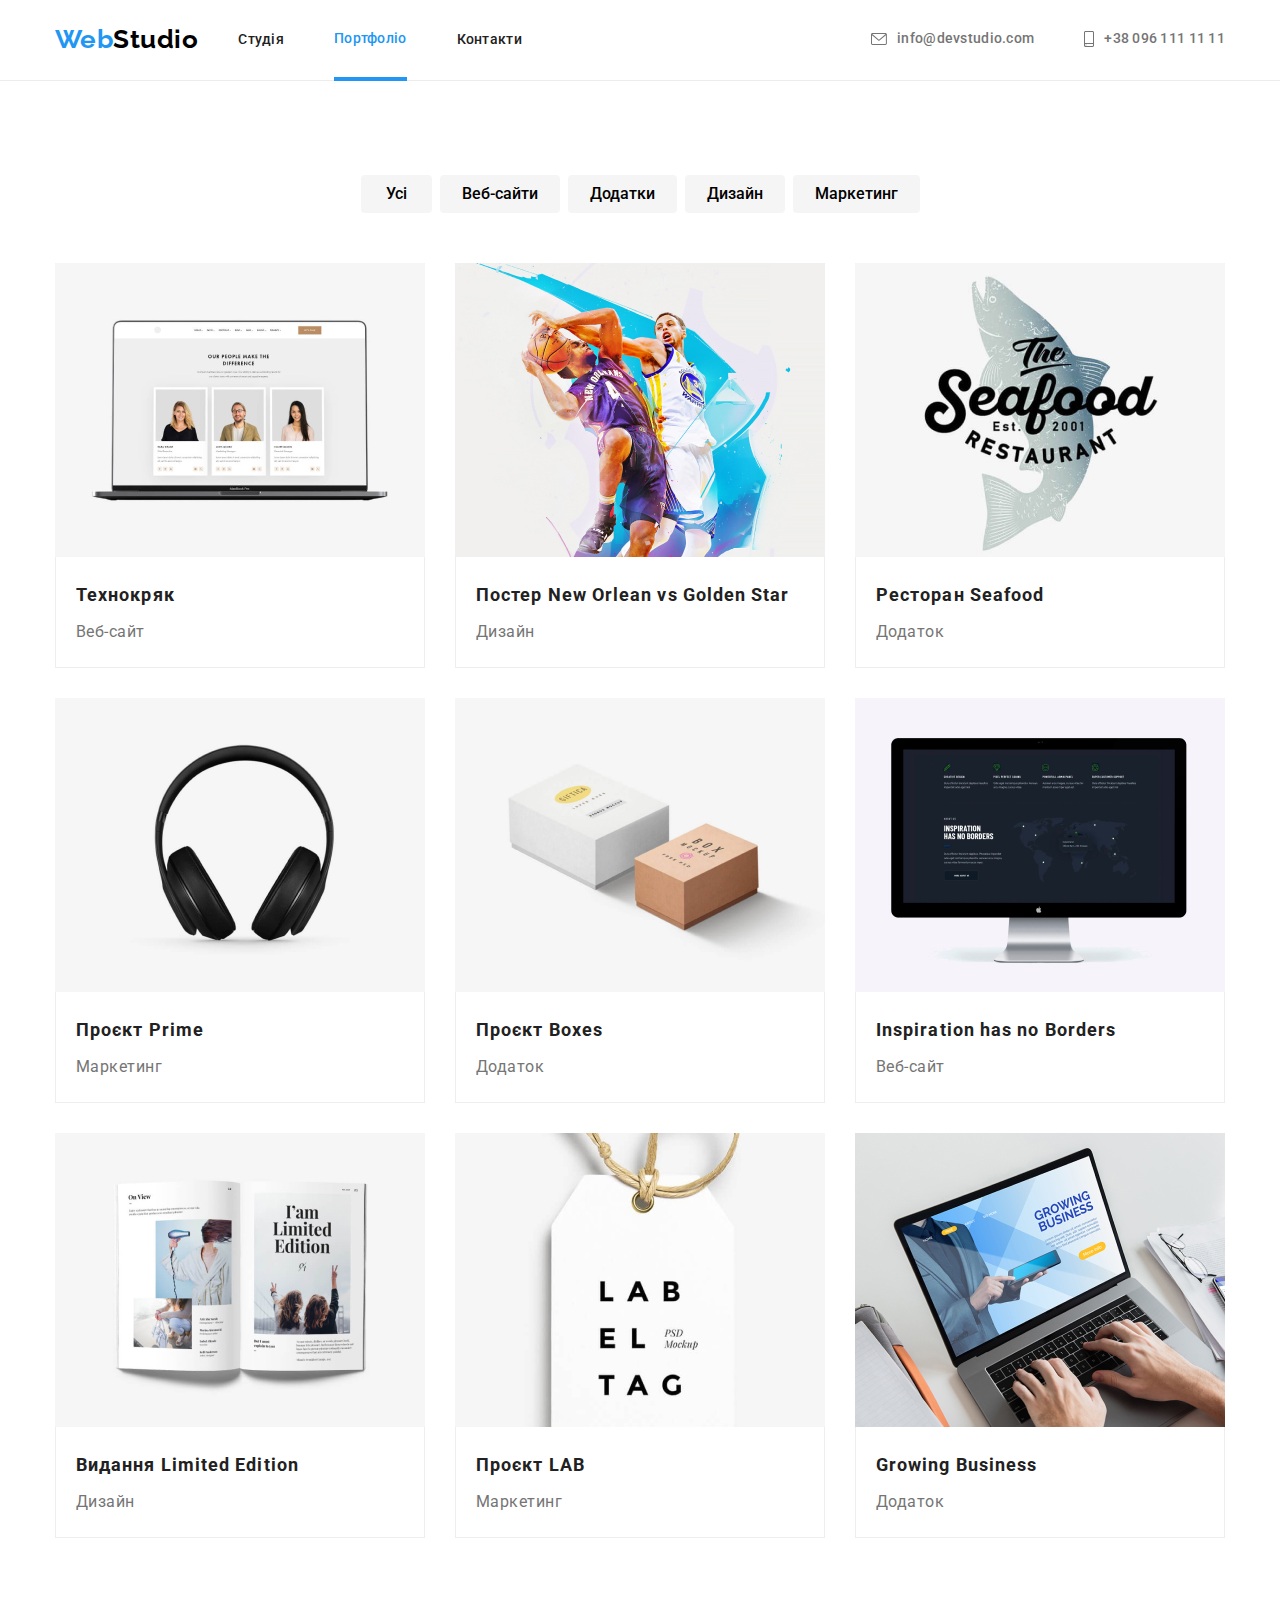
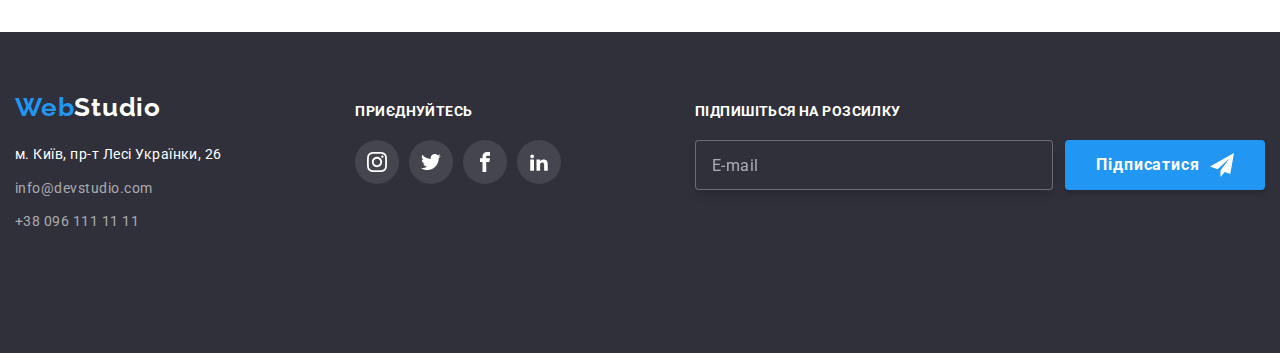
==== commit ce75f9e3: "change" ====
--- a/portfolio.html
+++ b/portfolio.html
@@ -11,7 +11,6 @@
   <link href="https://fonts.googleapis.com/css2?family=Raleway:wght@700&family=Roboto:wght@400;500;700;900&display=swap"
     rel="stylesheet" />
   <link rel="stylesheet" href="https://cdn.jsdelivr.net/npm/modern-normalize@1.1.0/modern-normalize.min.css" />
-  <!-- <link rel="stylesheet" href="./сss/styles.css" /> -->
   <link rel="stylesheet" href="./css/main.min.css">
 </head>
 
@@ -31,6 +30,12 @@
           <li class="menu-list__item"><a href="" class="menu-item">Контакти</a></li>
         </ul>
       </nav>
+
+      <button type="button" class="mobile-menu-btn" data-menu-open>
+        <svg class="mobile-menu-btn__icon" width="40" height="40">
+            <use href="./img/sprite.svg#icon-burger"></use>
+        </svg>
+    </button>
 
       <ul class="nav">
         <li class="nav__link"><a href="mailto:info@devstudio.com" class="nav__items">
@@ -45,6 +50,48 @@
             +38 096 111 11 11</a></li>
       </ul>
     </div>
+    <div class="mobile-menu" data-menu>
+      <div class="container mobile-menu__container">
+          <button type="button" class="mobile-menu__close-btn" data-menu-close>
+              <svg class="mobile-menu__close-icon" width="40" height="40">
+                  <use href="./img/sprite.svg#icon-close"></use>
+              </svg>
+          </button>
+
+          <ul class="menu-burger">
+              <li class="menu-burger__item">
+                  <a href="./index.html" class="link menu-burger__link menu-burger__link-current">Студія</a>
+              </li>
+              <li class="menu-burger__item"><a href="./portfolio.html"
+                      class="link menu-burger__link">Портфоліо</a></li>
+              <li class="menu-burger__item"><a href="" class="link menu-burger__link">Контакти</a></li>
+          </ul>
+
+          <ul class="menu-burger__contact">
+              <a href="tel:+380961111111" class="link menu-burger__tel">+38 096 111 11 11</a>
+              <a href="mailto:info@devstudio.com" class="link menu-burger__mail">info@devstudio.com</a>
+          </ul>
+
+          <ul class="burger-social-list">
+              <li class="burger-social-list__item">
+                  <a href="" class="burger-social-list__link link">Instagram&nbsp;&nbsp;&nbsp;&nbsp;<span
+                          class="burger-social-list__line">|</span></a>
+              </li>
+              <li class="burger-social-list__item">
+                  <a href="" class="burger-social-list__link link">Twitter&nbsp;&nbsp;&nbsp;&nbsp;<span
+                          class="burger-social-list__line">|</span></a>
+              </li>
+              <li class="burger-social-list__item">
+                  <a href="" class="burger-social-list__link link">Facebook&nbsp;&nbsp;&nbsp;&nbsp;<span
+                          class="burger-social-list__line">|</span></a>
+              </li>
+              <li class="burger-social-list__item">
+                  <a href="" class="burger-social-list__link link">LinkedIn</a>
+              </li>
+          </ul>
+
+      </div>
+  </div>
   </header>
 
   <main class="section">
@@ -334,6 +381,8 @@
     </div>
     </div>
 </footer>
+<script src="./js/mobile-menu.js"></script>
+<script src="./js/modal.js"></script>
 </body>
 
 </html>--- a/css/main.min.css
+++ b/css/main.min.css
@@ -1 +1 @@
-:root{--primary-text-color: #212121;--second-text-color: #757575;--accent-color: #2196F3;--background-color: #2F303A;--white-color: #FFFFFF;--background-page-color: #F5F5F5;--addres-mail-color: rgba(255, 255, 255, 0.6);--slogan-logo-color: #000000;--backgroung-color-button: #F5F4FA;--primaru-link-color: #AFB1B8}h1,h2,h3,h4,h5,h6,p{margin-top:0;margin-bottom:0}ul,ol{margin-top:0;margin-bottom:0;padding-left:0}img{display:block}.list{list-style:none}.link{text-decoration:none}button{cursor:pointer}body{background:var(--white-color);color:var(--primary-text-color);font-family:Roboto,sans-serif;letter-spacing:.03em;font-weight:400}ul{list-style:none}.visually-hidden{position:absolute;width:1px;height:1px;margin:-1px;border:0;padding:0;white-space:nowrap;clip-path:inset(100%);clip:rect(0 0 0 0);overflow:hidden}@media screen and (min-width: 280px){.section{padding-top:30px;padding-bottom:30px}}@media screen and (min-width: 1200px){.section{padding-top:94px;padding-bottom:94px}}.container{margin-left:auto;margin-right:auto;padding-left:15px;padding-right:15px}@media screen and (min-width: 480px){.container{width:480px}}@media screen and (min-width: 768px){.container{width:768px}}@media screen and (min-width: 1200px){.container{width:1200px}}.page-header{padding-top:16px;padding-bottom:16px;border-bottom:1px solid #ececec}@media screen and (min-width: 768px){.page-header{padding-top:21px;padding-bottom:21px}}@media screen and (min-width: 1200px){.page-header{padding-top:24px;padding-bottom:25px}}.page-header__container{display:flex;justify-content:space-between}@media screen and (min-width: 768px){.page-header__container{align-items:center;justify-content:center}}.menu{display:flex;align-items:center;column-gap:40px}.menu__logo{font-family:Raleway,sans-serif;font-weight:700;font-size:26px;line-height:1.19;text-decoration:none}.slogan{color:var(--accent-color)}.slogan-logo{color:var(--slogan-logo-color)}.slogan-text{color:var(--white-color)}.menu-list{display:none}@media(min-width: 768px){.menu-list{display:flex;align-items:center;column-gap:50px}}.mobile-menu-btn{background-color:rgba(0,0,0,0);border:none;padding:0;line-height:0}@media(min-width: 768px){.mobile-menu-btn{display:none}}.menu-item{position:relative;font-weight:500;font-size:14px;line-height:1.14;letter-spacing:.02em;color:var(--primary-text-color);text-decoration:none;transition-property:color;transition-duration:250ms;transition-timing-function:cubic-bezier(0.4, 0, 0.2, 1)}.menu-item:hover,.menu-item .list-item:focus{color:var(--accent-color)}.menu-item__current{display:block;justify-content:center;align-items:center;font-weight:500;font-size:14px;line-height:1.14;letter-spacing:.02em;color:var(--accent-color);text-decoration:none;margin-top:auto;margin-bottom:auto}.menu-item__current::after{position:absolute;display:block;content:"";background-color:#2196f3;height:4px;left:0;width:100%;margin-top:30px}.nav{display:none}@media(min-width: 768px){.nav{display:flex;column-gap:50px;margin-left:auto;justify-content:center;flex-direction:column;row-gap:10px}.nav:hover,.nav:focus{fill:var(--accent-color)}}@media(min-width: 1200px){.nav{flex-direction:row;column-gap:50px;margin-left:auto;justify-content:center}}.nav__link{display:flex;align-items:center}@media(min-width: 768px){.nav__link{align-items:center}}@media(min-width: 1200px){.nav__link{justify-content:center}}.nav__items{font-weight:500;font-size:14px;line-height:1.14;letter-spacing:.02em;color:var(--second-text-color);text-decoration:none;display:flex;justify-content:center;align-items:center;transition-property:color;transition-duration:250ms;transition-timing-function:cubic-bezier(0.4, 0, 0.2, 1)}.nav__items:hover,.nav__items:focus{color:var(--accent-color)}.nav__items:hover .contact-list,.nav__items:focus .contact-list{background-color:var(--white-color);fill:var(--accent-color)}.contact-list{margin-right:10px;display:flex;justify-content:center;fill:var(--second-text-color);transition-property:fill;transition-duration:250ms;transition-timing-function:cubic-bezier(0.4, 0, 0.2, 1)}.contact-list:hover,.contact-list:focus{fill:var(--accent-color)}.nav-info{display:flex;align-items:center}.mobile-menu{position:fixed;top:0;left:0;width:100%;height:100%;background-color:var(--white-color);z-index:100;max-height:796px;box-shadow:0 0 0 100vmax rgba(0,0,0,.5);opacity:0;visibility:hidden;pointer-events:none;transition:opacity,visibility;transition-property:transform;transition-duration:250ms;transition-timing-function:cubic-bezier(0.4, 0, 0.2, 1)}.burger-social-list__line{color:rgba(33,33,33,.2)}.mobile-menu.is-open{overflow:auto;opacity:1;visibility:visible;pointer-events:auto;transition-property:transform;transition-duration:250ms;transition-timing-function:cubic-bezier(0.4, 0, 0.2, 1)}.menu-burger{display:flex;flex-direction:column;row-gap:32px;margin-bottom:306px}.menu-burger__link{font-weight:500;font-size:40px;line-height:47px;letter-spacing:.02em;color:var(--primary-text-color)}.menu-burger__link-current{color:var(--accent-color)}.menu-burger__tel{font-weight:500;font-size:34px;line-height:1.18;letter-spacing:.02em;color:var(--accent-color)}.menu-burger__contact{display:flex;flex-direction:column;row-gap:32px;margin-bottom:64px}.menu-burger__mail{font-weight:500;font-size:24px;line-height:1.17;letter-spacing:.02em;color:var(--second-text-color)}.burger-social-list{display:flex;column-gap:20px}.burger-social-list__link{font-weight:500;font-size:18px;line-height:1.22;letter-spacing:.02em;color:var(--accent-color)}.mobile-menu__container{position:relative;padding-left:40px;padding-top:48px;padding-bottom:58px}.mobile-menu__close-btn{background-color:rgba(0,0,0,0);border:none;padding:0;line-height:0;position:absolute;top:10px;right:15px;transition-property:fill;transition-duration:250ms;transition-timing-function:cubic-bezier(0.4, 0, 0.2, 1)}.mobile-menu__close-icon{fill:var(--primary-text-color)}.mobile-menu__close-btn:hover,.mobile-menu__close-btn:focus{fill:var(--accent-color)}.mobile-menu__close-btn:hover .mobile-menu__close-icon,.mobile-menu__close-btn:focus .mobile-menu__close-icon{fill:var(--accent-color)}@media screen and (min-width: 280px){.hero{background:#c4c4c4;padding-top:118px;padding-bottom:118px;background-image:linear-gradient(rgba(47, 48, 58, 0.4), rgba(47, 48, 58, 0.4)),url("../img/mobile/hero1x.jpg");background-size:480px 400px;background-repeat:no-repeat;background-position:center;margin:0 auto}}@media screen and (min-device-pixel-ratio: 2)and (min-width: 280px),(min-resolution: 192dpi)and (min-width: 280px),(min-resolution: 2dppx)and (min-width: 280px){.hero{background-image:linear-gradient(rgba(47, 48, 58, 0.4), rgba(47, 48, 58, 0.4)),url("../img/mobile/hero@2x.jpg")}}@media screen and (min-width: 768px){.hero{background-image:linear-gradient(rgba(47, 48, 58, 0.4), rgba(47, 48, 58, 0.4)),url("../img/tablet/Header-tablet.jpg");background-size:768px 400px}}@media screen and (min-device-pixel-ratio: 2)and (min-width: 768px),(min-resolution: 192dpi)and (min-width: 768px),(min-resolution: 2dppx)and (min-width: 768px){.hero{background-image:linear-gradient(rgba(47, 48, 58, 0.4), rgba(47, 48, 58, 0.4)),url("../img/tablet/Header-tabletimg@2x.jpg")}}@media screen and (min-width: 1200px){.hero{background-image:linear-gradient(rgba(47, 48, 58, 0.4), rgba(47, 48, 58, 0.4)),url("../img/Img(2).jpg");background-size:1600px 600px;padding-top:200px;padding-bottom:200px}}@media screen and (min-device-pixel-ratio: 2)and (min-width: 1200px),(min-resolution: 192dpi)and (min-width: 1200px),(min-resolution: 2dppx)and (min-width: 1200px){.hero{background-image:linear-gradient(rgba(47, 48, 58, 0.4), rgba(47, 48, 58, 0.4)),url("../img/desctop/Img@2x.jpg")}}.hero__title{font-weight:900;font-size:26px;line-height:1.42;margin:0 auto;text-align:center;letter-spacing:.06em;text-transform:uppercase;color:var(--white-color);margin-bottom:30px}@media screen and (min-width: 1200px){.hero__title{font-size:44px;line-height:1.37}}.hero__button{font-weight:700;font-size:16px;line-height:1.88;letter-spacing:.06em;font-family:inherit;background:var(--accent-color);color:var(--white-color);cursor:pointer;padding:10px 32px;display:block;min-width:200px;margin:0 auto;box-shadow:0px 4px 4px rgba(0,0,0,.15);border-radius:4px;border:none;transition-property:background-color;transition-duration:250ms;transition-timing-function:cubic-bezier(0.4, 0, 0.2, 1)}.hero__button:active{background-color:#188ce8}@media screen and (min-width: 1200px){.hero__button{min-width:216px}}@media screen and (min-width: 280px){.benefits{padding-top:30px;padding-bottom:30px}}@media screen and (min-width: 768px){.benefits{padding-top:30px;padding-bottom:30px}}@media screen and (min-width: 1200px){.benefits{padding-top:94px}}@media screen and (min-width: 280px){.list{display:flex;flex-wrap:wrap;gap:30px}}@media screen and (min-width: 768px){.list{display:flex;gap:30px;flex-wrap:wrap}}@media screen and (min-width: 1200px){.list{display:flex;column-gap:30px}}@media screen and (min-width: 280px){.list__item{width:450px}}@media screen and (min-width: 768px){.list__item{width:354px}}@media screen and (min-width: 1200px){.list__item{width:270px}}.list__item-box{display:flex;justify-content:center;width:270px;height:120px;background:#f5f4fa;border-radius:4px;margin-bottom:30px}@media screen and (min-width: 280px){.list__item-box{width:100%}}@media screen and (min-width: 768px){.list__item-box{width:354px}}@media screen and (min-width: 1200px){.list__item-box{width:270px}}.list-box-svg{margin-top:25px;width:70px;height:70px}.list__item-title{font-weight:700;font-size:14px;line-height:1.14;letter-spacing:.03em;text-transform:uppercase;margin-bottom:10px}@media screen and (min-width: 280px){.list__item-title{display:flex;justify-content:center}}@media screen and (min-width: 768px){.list__item-title{display:block}}@media screen and (min-width: 1200px){.list__item-title{display:block}}.list__item-text{font-size:14px;line-height:1.7;letter-spacing:.03em;color:var(--second-text-color)}@media(max-width: 768px){.work{display:none}}.title-about{font-weight:700;font-size:36px;line-height:1.17;text-align:center;letter-spacing:.03em;margin-bottom:50px}.work-list{display:flex;column-gap:30px}.work-list-item{display:flex;position:relative;justify-content:center}.work-overlay{display:flex;position:absolute;justify-content:center;width:370px;height:70px;background-color:rgba(47,48,58,.8);bottom:0}.overlay-text{display:block;font-family:"Roboto";letter-spacing:.03em;text-transform:uppercase;font-weight:700;font-size:14px;line-height:1.13;color:var(--white-color);padding-top:27px;padding-bottom:27px;margin:0 auto}.team{background-color:var(--background-page-color)}@media screen and (min-width: 280px){.title-team{font-weight:700;text-align:center;letter-spacing:.03em;margin-bottom:50px;display:flex;justify-content:center;font-size:28px;line-height:1.18;margin-bottom:30px}}@media screen and (min-width: 768px){.title-team{font-size:28px;line-height:1.18;margin-bottom:30px}}@media screen and (min-width: 1200px){.title-team{font-size:36px;line-height:1.17;margin-bottom:50px}}@media screen and (min-width: 280px){.team-list{justify-content:center;display:flex;flex-wrap:wrap;gap:30px}}@media screen and (min-width: 768px){.team-list{display:flex;flex-wrap:wrap;gap:30px}}.speaker{box-shadow:0px 1px 3px rgba(0,0,0,.12),0px 1px 1px rgba(0,0,0,.14),0px 2px 1px rgba(0,0,0,.2);border-radius:0px 0px 4px 4px;text-align:center}.speaker-border{padding:30px;background-color:var(--white-color);border-radius:0px 0px 4px 4px}.text-name{font-weight:500;font-size:16px;line-height:1.19;letter-spacing:.03em;padding-bottom:10px}.text{font-size:16px;line-height:1.19;color:var(--second-text-color)}.social-list{display:flex;justify-content:center;align-items:center;column-gap:10px;margin-top:16px}.social-list-link{display:flex;justify-content:center;align-items:center;width:44px;height:44px;border-radius:50%;background-color:var(--white-color);transition-property:background-color,fill;transition-duration:250ms;transition-timing-function:cubic-bezier(0.4, 0, 0.2, 1)}.social-list-link:hover,.social-list-link:focus{background-color:var(--accent-color);fill:var(--white-color)}.social-list-icon{display:flex;fill:var(--primaru-link-color);height:20px;transition-property:fill;transition-duration:250ms;transition-timing-function:cubic-bezier(0.4, 0, 0.2, 1)}.social-list-link:hover .social-list-icon,.social-list-link:focus .social-list-icon{fill:var(--white-color)}.clients{font-weight:700;text-align:center;letter-spacing:.03em}@media screen and (min-width: 280px){.clients{font-size:28px;line-height:1.18;margin-bottom:30px}}@media screen and (min-width: 1200px){.clients{font-size:36px;line-height:1.17;margin-bottom:50px}}.clients-list{display:flex;justify-content:center;column-gap:30px}@media screen and (min-width: 280px){.clients-list{flex-wrap:wrap;gap:30px}}@media screen and (min-width: 1200px){.clients-list{column-gap:30px}}.clients-list-link{display:flex;justify-content:center;align-items:center;width:210px;height:92px;background-color:var(--white-color);border:1px solid #afb1b8;border-radius:4px;transition-property:fill,border;transition-duration:250ms;transition-timing-function:cubic-bezier(0.4, 0, 0.2, 1)}@media(min-width: 768px){.clients-list-link{width:226px}}@media(min-width: 1200px){.clients-list-link{width:170px}}.clients-link-icon{display:flex;fill:var(--primaru-link-color);transition-property:fill;transition-duration:250ms;transition-timing-function:cubic-bezier(0.4, 0, 0.2, 1)}.clients-list-link:hover,.clients-list-link:focus{fill:var(--accent-color);border:1px solid var(--accent-color)}.clients-list-link:hover .clients-link-icon,.clients-list-link:focus .clients-link-icon{fill:var(--accent-color)}.section-footer{padding-top:60px;padding-bottom:60px;background:var(--background-color)}@media screen and (min-width: 280px){.page-footer{display:block;width:100%;align-items:center}}@media screen and (min-width: 768px){.page-footer{display:flex;flex-wrap:wrap;justify-content:center;column-gap:165px;align-items:baseline}}@media screen and (min-width: 1200px){.page-footer{display:flex;column-gap:inherit;justify-content:space-between;align-items:baseline}}.logo-footer{display:flex;margin-bottom:20px;font-weight:700;font-size:26px;line-height:31px;letter-spacing:.03em;font-family:"Raleway"}@media screen and (min-width: 280px){.logo-footer{display:flex;justify-content:center}}@media screen and (min-width: 1200px){.logo-footer{margin-bottom:20px;justify-content:left}}.address{font-style:normal;display:flex;flex-direction:column;row-gap:9px}@media screen and (min-width: 280px){.address{align-items:center;margin-bottom:60px}}@media screen and (min-width: 1200px){.address{font-style:normal;display:flex;flex-direction:column;row-gap:9px;align-items:flex-start}}.address-list{display:flex;flex-direction:column;row-gap:9px}.address-text{font-size:14px;line-height:1.7;color:var(--white-color);text-decoration:none}.address-mail{font-size:14px;line-height:24px;color:var(--addres-mail-color);text-decoration:none;transition-property:color;transition-duration:250ms;transition-timing-function:cubic-bezier(0.4, 0, 0.2, 1)}.address-mail:hover,.address-mail:focus{color:var(--accent-color)}.community-item{display:flex;flex-wrap:wrap;flex-direction:column;justify-content:center;align-items:center}@media screen and (min-width: 280px){.community-item{display:flex;flex-direction:column;row-gap:20px;margin-bottom:60px}}@media screen and (min-width: 768px){.community-item{row-gap:20px}}@media screen and (min-width: 280px){.footer-subscribe{display:flex;flex-direction:column;align-items:center;row-gap:20px}}@media screen and (min-width: 768px){.footer-subscribe{display:flex;flex-direction:column;align-items:center;row-gap:20px}}.community-title{display:flex;justify-content:center;font-weight:700;font-size:14px;line-height:1.14;letter-spacing:.03em;text-transform:uppercase;color:var(--white-color)}@media screen and (min-width: 1200px){.community-title{margin-right:auto}}.footer-list{display:flex;column-gap:10px}.social-list-item{display:flex;justify-content:center;align-items:center;width:44px;height:44px;border-radius:50%;background-color:rgba(255,255,255,.1);fill:var(--white-color);transition-property:background-color,fill;transition-duration:250ms;transition-timing-function:cubic-bezier(0.4, 0, 0.2, 1)}.social-list-item:hover,.social-list-item:focus{background-color:var(--accent-color);fill:var(--white-color)}.link-change-color{fill:var(--white-color);height:20px;transition-property:background-color,fill;transition-duration:250ms;transition-timing-function:cubic-bezier(0.4, 0, 0.2, 1)}.social-list-item:hover .link-change-color,.social-list-item:focus .link-change-color{fill:var(--white-color)}.subscribe-title{display:block;margin-bottom:20px;font-weight:700;font-size:14px;line-height:1.14;letter-spacing:.03em;text-transform:uppercase;color:var(--white-color)}@media screen and (min-width: 280px){.subscribe-area{display:flex;flex-wrap:wrap;row-gap:20px;justify-content:center}}@media screen and (min-width: 768px){.subscribe-area{display:flex;flex-direction:column;align-items:center}}@media screen and (min-width: 1200px){.subscribe-area{display:flex;justify-content:center;flex-direction:row}}.modal-form-input-subscribe{padding-left:16px;margin-right:12px;height:50px;border:1px solid rgba(255,255,255,.3);filter:drop-shadow(0px 4px 4px rgba(0, 0, 0, 0.15));border-radius:4px;background-color:var(--background-color)}@media screen and (min-width: 280px){.modal-form-input-subscribe{display:block;width:290px}}@media screen and (min-width: 1200px){.modal-form-input-subscribe{display:block;width:358px}}.modal-form-input-subscribe::placeholder{font-weight:400;font-size:16px;line-height:1.25;font-family:"Roboto";letter-spacing:.03em;color:rgba(255,255,255,.6)}.modal-form-subscribe-btn{display:flex;justify-content:center;text-align:center;min-width:200px;height:50px;padding:10px 28px;background:var(--accent-color);box-shadow:0px 4px 4px rgba(0,0,0,.15);border-radius:4px;border:none}@media screen and (min-width: 768px){.modal-form-subscribe-btn{width:200px}}@media screen and (min-width: 1200px){.modal-form-subscribe-btn{width:200px}}.button-text{font-weight:700;font-size:16px;line-height:30px;letter-spacing:.06em;margin-right:10px;color:var(--white-color)}.footer-item{display:flex}.subscribe-image-btn{display:flex;margin-top:auto;margin-bottom:auto}.modal-form-subscribe-icon{display:flex;padding-top:4px}.modal{position:absolute;top:50%;left:50%;transform:translate(-50%, -50%) scale(1);width:450px;height:609px;background-color:var(--white-color);border-radius:4px;transition-property:transform;transition-duration:250ms;transition-timing-function:cubic-bezier(0.4, 0, 0.2, 1)}@media(min-width: 1200px){.modal{width:528px;height:580px}}.modal-close-button{position:absolute;top:8px;right:8px;display:flex;justify-content:center;align-items:center;background:var(--white-color);border:1px solid rgba(0,0,0,.1);border-radius:50%;width:30px;height:30px;padding:0;transition-property:fill;transition-duration:250ms;transition-timing-function:cubic-bezier(0.4, 0, 0.2, 1)}.modal-close-button:hover .modal-close-button-icon,.modal-close-button:focus .modal-close-button-icon{fill:#2196f3}.backdrop.is-hidden .modal{transform:translate(-50%, -50%) scale(0)}.modal-close-button-icon{fill:var(--slogan-logo-color);display:flex;justify-content:center;text-align:center}.modal-caption{font-style:normal;font-weight:700;font-size:20px;line-height:1.15;text-align:center;letter-spacing:.03em;padding-top:40px;margin-bottom:12px;color:var(--primary-text-color)}.modal-form{display:flex;flex-direction:column;padding-left:40px;padding-right:40px;row-gap:10px}.modal-form-input{width:100%;height:40px;padding-left:42px;border:1px solid rgba(33,33,33,.2);border-radius:4px;transition-property:border-color;transition-duration:250ms;transition-timing-function:cubic-bezier(0.4, 0, 0.2, 1)}.modal-form-input:focus{border-color:var(--accent-color);outline:none}.modal-form-field-desc{display:block;font-size:12px;line-height:1.17;letter-spacing:.01em;color:var(--second-text-color);margin-bottom:4px}.modal-form-input-wrapper{display:block;position:relative}.modal-image{display:block;position:absolute;top:50%;transform:translateY(-50%);left:12px;fill:var(--primary-text-color);transition-property:fill;transition-duration:250ms;transition-timing-function:cubic-bezier(0.4, 0, 0.2, 1)}.modal-form-input:focus+.modal-image{fill:var(--accent-color)}.modal-form-message{padding:12px 16px;resize:none;width:100%;height:120px;border:1px solid rgba(33,33,33,.2);border-radius:4px;transition-property:border-color;transition-duration:250ms;transition-timing-function:cubic-bezier(0.4, 0, 0.2, 1)}.modal-form-message:focus{outline:none;border-color:var(--accent-color)}.modal-form-message::placeholder{color:rgba(117,117,117,.5)}.modal-form-check-text{font-weight:400;font-size:12px;line-height:14px;letter-spacing:.03em;color:#757575}@media(min-width: 1200px){.modal-form-check-text{font-size:14px;line-height:24px}}.modal-form-check-link{width:auto;display:block;font-weight:400;font-size:12px;line-height:14px;letter-spacing:.03em;text-decoration-line:underline;color:#2196f3}@media(min-width: 1200px){.modal-form-check-link{font-size:14px;line-height:24px}}.modal-form-check-wrapper{display:flex;flex-wrap:wrap;justify-content:center;align-items:center}.modal-form-own-check{display:flex;justify-content:center;align-items:center;border:2px solid var(--primary-text-color);border-radius:2px;cursor:pointer;padding:2px;margin-right:10px}.form-text-wrapper{display:flex;justify-content:center;align-items:center}.modal-form-check:checked+.modal-form-own-check{background-color:var(--accent-color);border-color:var(--accent-color);fill:var(--white-color)}.modal-form-check:focus+.modal-form-own-check{outline:2px solid rgba(0,0,255,.5)}.modal-form-own-check-icon{display:none;fill:#fff;width:11px;height:8px}.modal-form-check:checked+.modal-form-own-check .modal-form-own-check-icon{display:block}.modal-form-btn{margin-top:30px;min-width:200px;height:50px;border:none;margin-left:auto;margin-right:auto;font-weight:700;font-size:16px;line-height:30px;align-self:center;letter-spacing:.06em;background-color:var(--accent-color);color:#fff;box-shadow:0px 4px 4px rgba(0,0,0,.15);border-radius:4px;transition-property:background-color;transition-duration:250ms;transition-timing-function:cubic-bezier(0.4, 0, 0.2, 1)}.modal-form-btn:hover{background-color:#188ce8}.modal-close-button-icon:active,.modal-close-button-icon:hover{fill:var(--accent-color)}.backdrop{position:fixed;top:0;left:0;width:100%;height:100%;z-index:150;background-color:rgba(0,0,0,.2);transition:opacity 250ms cubic-bezier(0.4, 0, 0.2, 1),visability 250ms cubic-bezier(0.4, 0, 0.2, 1)}.backdrop.is-hidden{opacity:0;visibility:hidden;pointer-events:none}.portfolio-container{margin-left:auto;margin-right:auto;padding-left:15px;padding-right:15px}@media screen and (min-width: 280px){.portfolio-container{width:480px}}@media screen and (min-width: 768px){.portfolio-container{width:768px}}@media screen and (min-width: 1200px){.portfolio-container{width:1200px}}@media screen and (min-width: 280px){.filter-list{display:flex;justify-content:flex-start;gap:8px;margin-bottom:50px;width:326px;flex-wrap:wrap}}@media screen and (min-width: 768px){.filter-list{display:flex;justify-content:center;column-gap:8px;margin-bottom:50px;width:100%}}@media screen and (min-width: 1200px){.subscribe-area{display:flex;justify-content:center;flex-direction:row}}.button{font-weight:500;font-size:16px;line-height:1.63;font-family:inherit;cursor:pointer;border-radius:4px;border-color:var(--backgroung-color-button);padding:6px 22px;border:none;transition-duration:250ms;transition-timing-function:cubic-bezier(0.4, 0, 0.2, 1)}.button-all{padding:6px 25px}.filter-button{background:var(--background-page-color);display:block;transition-property:box-shadow,border-radius,background-color,color;transition-duration:250ms;transition-timing-function:cubic-bezier(0.4, 0, 0.2, 1)}.filter-button:hover,.filter-button:focus{background-color:var(--accent-color);color:var(--white-color);box-shadow:0px 3px 1px rgba(0,0,0,.1),0px 1px 2px rgba(0,0,0,.08),0px 2px 2px rgba(0,0,0,.12);border-radius:4px}.list-works{display:flex;flex-wrap:wrap;gap:30px;width:350px}.list-works-link{display:block}.thumb{position:relative;overflow:hidden}.overlay{position:absolute;width:100%;height:100%;top:0;left:0;transform:translateY(100%);transition:transform 250ms cubic-bezier(0.4, 0, 0.2, 1);background-color:var(--accent-color);font-size:18px;color:var(--white-color);padding:63px 24px;letter-spacing:.03em}.list-works-link:hover,.list-works-link:focus{box-shadow:0px 1px 1px rgba(0,0,0,.12),0px 4px 4px rgba(0,0,0,.06),1px 4px 6px rgba(0,0,0,.16)}.list-works-link:hover .overlay,.list-works-link:focus .overlay{transform:translateY(0)}.list-works-item{width:350px}.list-works-items{font-weight:700;font-size:18px;line-height:2;letter-spacing:.06em;margin-bottom:4px;color:var(--primary-text-color)}.text-wrapper{padding:20px;border:1px solid #eee;border-top:none;background-color:var(--white-color)}.list-works-text{font-size:16px;line-height:1.88;color:var(--second-text-color)}/*# sourceMappingURL=main.min.css.map */+:root{--primary-text-color: #212121;--second-text-color: #757575;--accent-color: #2196F3;--background-color: #2F303A;--white-color: #FFFFFF;--background-page-color: #F5F5F5;--addres-mail-color: rgba(255, 255, 255, 0.6);--slogan-logo-color: #000000;--backgroung-color-button: #F5F4FA;--primaru-link-color: #AFB1B8}h1,h2,h3,h4,h5,h6,p{margin-top:0;margin-bottom:0}ul,ol{margin-top:0;margin-bottom:0;padding-left:0}img{display:block}.list{list-style:none}.link{text-decoration:none}button{cursor:pointer}body{background:var(--white-color);color:var(--primary-text-color);font-family:Roboto,sans-serif;letter-spacing:.03em;font-weight:400}ul{list-style:none}.visually-hidden{position:absolute;width:1px;height:1px;margin:-1px;border:0;padding:0;white-space:nowrap;clip-path:inset(100%);clip:rect(0 0 0 0);overflow:hidden}@media screen and (min-width: 280px){.section{padding-top:30px;padding-bottom:30px}}@media screen and (min-width: 1200px){.section{padding-top:94px;padding-bottom:94px}}.container{margin-left:auto;margin-right:auto;padding-left:15px;padding-right:15px}@media screen and (min-width: 480px){.container{width:480px}}@media screen and (min-width: 768px){.container{width:768px}}@media screen and (min-width: 1200px){.container{width:1200px}}.page-header{padding-top:16px;padding-bottom:16px;border-bottom:1px solid #ececec}@media screen and (min-width: 768px){.page-header{padding-top:21px;padding-bottom:21px}}@media screen and (min-width: 1200px){.page-header{padding-top:24px;padding-bottom:25px}}.page-header__container{display:flex;justify-content:space-between}@media screen and (min-width: 768px){.page-header__container{align-items:center;justify-content:center}}.menu{display:flex;align-items:center;column-gap:40px}.menu__logo{font-family:Raleway,sans-serif;font-weight:700;font-size:26px;line-height:1.19;text-decoration:none}.slogan{color:var(--accent-color)}.slogan-logo{color:var(--slogan-logo-color)}.slogan-text{color:var(--white-color)}.menu-list{display:none}@media(min-width: 768px){.menu-list{display:flex;align-items:center;column-gap:50px}}.mobile-menu-btn{background-color:rgba(0,0,0,0);border:none;padding:0;line-height:0}@media(min-width: 768px){.mobile-menu-btn{display:none}}.menu-item{position:relative;font-weight:500;font-size:14px;line-height:1.14;letter-spacing:.02em;color:var(--primary-text-color);text-decoration:none;transition-property:color;transition-duration:250ms;transition-timing-function:cubic-bezier(0.4, 0, 0.2, 1)}.menu-item:hover,.menu-item .list-item:focus{color:var(--accent-color)}.menu-item__current{display:block;justify-content:center;align-items:center;font-weight:500;font-size:14px;line-height:1.14;letter-spacing:.02em;color:var(--accent-color);text-decoration:none;margin-top:auto;margin-bottom:auto}.menu-item__current::after{position:absolute;display:block;content:"";background-color:#2196f3;height:4px;left:0;width:100%;margin-top:30px}.nav{display:none}@media(min-width: 768px){.nav{display:flex;column-gap:50px;margin-left:auto;justify-content:center;flex-direction:column;row-gap:10px}.nav:hover,.nav:focus{fill:var(--accent-color)}}@media(min-width: 1200px){.nav{flex-direction:row;column-gap:50px;margin-left:auto;justify-content:center}}.nav__link{display:flex;align-items:center}@media(min-width: 768px){.nav__link{align-items:center}}@media(min-width: 1200px){.nav__link{justify-content:center}}.nav__items{font-weight:500;font-size:14px;line-height:1.14;letter-spacing:.02em;color:var(--second-text-color);text-decoration:none;display:flex;justify-content:center;align-items:center;transition-property:color;transition-duration:250ms;transition-timing-function:cubic-bezier(0.4, 0, 0.2, 1)}.nav__items:hover,.nav__items:focus{color:var(--accent-color)}.nav__items:hover .contact-list,.nav__items:focus .contact-list{background-color:var(--white-color);fill:var(--accent-color)}.contact-list{margin-right:10px;display:flex;justify-content:center;fill:var(--second-text-color);transition-property:fill;transition-duration:250ms;transition-timing-function:cubic-bezier(0.4, 0, 0.2, 1)}.contact-list:hover,.contact-list:focus{fill:var(--accent-color)}.nav-info{display:flex;align-items:center}.mobile-menu{position:fixed;top:0;left:0;width:100%;height:100%;background-color:var(--white-color);z-index:100;max-height:796px;box-shadow:0 0 0 100vmax rgba(0,0,0,.5);opacity:0;visibility:hidden;pointer-events:none;transition:opacity,visibility;transition-property:transform;transition-duration:250ms;transition-timing-function:cubic-bezier(0.4, 0, 0.2, 1)}.burger-social-list__line{color:rgba(33,33,33,.2)}.mobile-menu.is-open{overflow:auto;opacity:1;visibility:visible;pointer-events:auto;transition-property:transform;transition-duration:250ms;transition-timing-function:cubic-bezier(0.4, 0, 0.2, 1)}.menu-burger{display:flex;flex-direction:column;row-gap:32px;margin-bottom:306px}.menu-burger__link{font-weight:500;font-size:40px;line-height:47px;letter-spacing:.02em;color:var(--primary-text-color)}.menu-burger__link-current{color:var(--accent-color)}.menu-burger__tel{font-weight:500;font-size:34px;line-height:1.18;letter-spacing:.02em;color:var(--accent-color)}.menu-burger__contact{display:flex;flex-direction:column;row-gap:32px;margin-bottom:64px}.menu-burger__mail{font-weight:500;font-size:24px;line-height:1.17;letter-spacing:.02em;color:var(--second-text-color)}.burger-social-list{display:flex;column-gap:20px}.burger-social-list__link{font-weight:500;font-size:18px;line-height:1.22;letter-spacing:.02em;color:var(--accent-color)}.mobile-menu__container{position:relative;padding-left:40px;padding-top:48px;padding-bottom:58px}.mobile-menu__close-btn{background-color:rgba(0,0,0,0);border:none;padding:0;line-height:0;position:absolute;top:10px;right:15px;transition-property:fill;transition-duration:250ms;transition-timing-function:cubic-bezier(0.4, 0, 0.2, 1)}.mobile-menu__close-icon{fill:var(--primary-text-color)}.mobile-menu__close-btn:hover,.mobile-menu__close-btn:focus{fill:var(--accent-color)}.mobile-menu__close-btn:hover .mobile-menu__close-icon,.mobile-menu__close-btn:focus .mobile-menu__close-icon{fill:var(--accent-color)}@media screen and (min-width: 280px){.hero{background:#c4c4c4;padding-top:118px;padding-bottom:118px;background-image:linear-gradient(rgba(47, 48, 58, 0.4), rgba(47, 48, 58, 0.4)),url("../img/mobile/hero1x.jpg");background-size:480px 400px;background-repeat:no-repeat;background-position:center;margin:0 auto}}@media screen and (min-device-pixel-ratio: 2)and (min-width: 280px),(min-resolution: 192dpi)and (min-width: 280px),(min-resolution: 2dppx)and (min-width: 280px){.hero{background-image:linear-gradient(rgba(47, 48, 58, 0.4), rgba(47, 48, 58, 0.4)),url("../img/mobile/hero@2x.jpg")}}@media screen and (min-width: 768px){.hero{background-image:linear-gradient(rgba(47, 48, 58, 0.4), rgba(47, 48, 58, 0.4)),url("../img/tablet/Header-tablet.jpg");background-size:768px 400px}}@media screen and (min-device-pixel-ratio: 2)and (min-width: 768px),(min-resolution: 192dpi)and (min-width: 768px),(min-resolution: 2dppx)and (min-width: 768px){.hero{background-image:linear-gradient(rgba(47, 48, 58, 0.4), rgba(47, 48, 58, 0.4)),url("../img/tablet/Header-tabletimg@2x.jpg")}}@media screen and (min-width: 1200px){.hero{background-image:linear-gradient(rgba(47, 48, 58, 0.4), rgba(47, 48, 58, 0.4)),url("../img/Img(2).jpg");background-size:1600px 600px;padding-top:200px;padding-bottom:200px}}@media screen and (min-device-pixel-ratio: 2)and (min-width: 1200px),(min-resolution: 192dpi)and (min-width: 1200px),(min-resolution: 2dppx)and (min-width: 1200px){.hero{background-image:linear-gradient(rgba(47, 48, 58, 0.4), rgba(47, 48, 58, 0.4)),url("../img/desctop/Img@2x.jpg")}}.hero__title{font-weight:900;font-size:26px;line-height:1.42;margin:0 auto;text-align:center;letter-spacing:.06em;text-transform:uppercase;color:var(--white-color);margin-bottom:30px}@media screen and (min-width: 1200px){.hero__title{font-size:44px;line-height:1.37}}.hero__button{font-weight:700;font-size:16px;line-height:1.88;letter-spacing:.06em;font-family:inherit;background:var(--accent-color);color:var(--white-color);cursor:pointer;padding:10px 32px;display:block;min-width:200px;margin:0 auto;box-shadow:0px 4px 4px rgba(0,0,0,.15);border-radius:4px;border:none;transition-property:background-color;transition-duration:250ms;transition-timing-function:cubic-bezier(0.4, 0, 0.2, 1)}.hero__button:active{background-color:#188ce8}@media screen and (min-width: 1200px){.hero__button{min-width:216px}}@media screen and (min-width: 280px){.benefits{padding-top:30px;padding-bottom:30px}}@media screen and (min-width: 768px){.benefits{padding-top:30px;padding-bottom:30px}}@media screen and (min-width: 1200px){.benefits{padding-top:94px}}@media screen and (min-width: 280px){.list{display:flex;flex-wrap:wrap;gap:30px}}@media screen and (min-width: 768px){.list{display:flex;gap:30px;flex-wrap:wrap}}@media screen and (min-width: 1200px){.list{display:flex;column-gap:30px}}@media screen and (min-width: 280px){.list__item{width:450px}}@media screen and (min-width: 768px){.list__item{width:354px}}@media screen and (min-width: 1200px){.list__item{width:270px}}.list__item-box{display:flex;justify-content:center;width:270px;height:120px;background:#f5f4fa;border-radius:4px;margin-bottom:30px}@media screen and (min-width: 280px){.list__item-box{width:100%}}@media screen and (min-width: 768px){.list__item-box{width:354px}}@media screen and (min-width: 1200px){.list__item-box{width:270px}}.list-box-svg{margin-top:25px;width:70px;height:70px}.list__item-title{font-weight:700;font-size:14px;line-height:1.14;letter-spacing:.03em;text-transform:uppercase;margin-bottom:10px}@media screen and (min-width: 280px){.list__item-title{display:flex;justify-content:center}}@media screen and (min-width: 768px){.list__item-title{display:block}}@media screen and (min-width: 1200px){.list__item-title{display:block}}.list__item-text{font-size:14px;line-height:1.7;letter-spacing:.03em;color:var(--second-text-color)}@media(max-width: 768px){.work{display:none}}.title-about{font-weight:700;font-size:36px;line-height:1.17;text-align:center;letter-spacing:.03em;margin-bottom:50px}.work-list{display:flex;column-gap:30px}.work-list-item{display:flex;position:relative;justify-content:center}.work-overlay{display:flex;position:absolute;justify-content:center;width:370px;height:70px;background-color:rgba(47,48,58,.8);bottom:0}.overlay-text{display:block;font-family:"Roboto";letter-spacing:.03em;text-transform:uppercase;font-weight:700;font-size:14px;line-height:1.13;color:var(--white-color);padding-top:27px;padding-bottom:27px;margin:0 auto}.team{background-color:var(--background-page-color)}@media screen and (min-width: 280px){.title-team{font-weight:700;text-align:center;letter-spacing:.03em;margin-bottom:50px;display:flex;justify-content:center;font-size:28px;line-height:1.18;margin-bottom:30px}}@media screen and (min-width: 768px){.title-team{font-size:28px;line-height:1.18;margin-bottom:30px}}@media screen and (min-width: 1200px){.title-team{font-size:36px;line-height:1.17;margin-bottom:50px}}@media screen and (min-width: 280px){.team-list{justify-content:center;display:flex;flex-wrap:wrap;gap:30px}}@media screen and (min-width: 768px){.team-list{display:flex;flex-wrap:wrap;gap:30px}}.speaker{box-shadow:0px 1px 3px rgba(0,0,0,.12),0px 1px 1px rgba(0,0,0,.14),0px 2px 1px rgba(0,0,0,.2);border-radius:0px 0px 4px 4px;text-align:center}.speaker-border{padding:30px;background-color:var(--white-color);border-radius:0px 0px 4px 4px}.text-name{font-weight:500;font-size:16px;line-height:1.19;letter-spacing:.03em;padding-bottom:10px}.text{font-size:16px;line-height:1.19;color:var(--second-text-color)}.social-list{display:flex;justify-content:center;align-items:center;column-gap:10px;margin-top:16px}.social-list-link{display:flex;justify-content:center;align-items:center;width:44px;height:44px;border-radius:50%;background-color:var(--white-color);transition-property:background-color,fill;transition-duration:250ms;transition-timing-function:cubic-bezier(0.4, 0, 0.2, 1)}.social-list-link:hover,.social-list-link:focus{background-color:var(--accent-color);fill:var(--white-color)}.social-list-icon{display:flex;fill:var(--primaru-link-color);height:20px;transition-property:fill;transition-duration:250ms;transition-timing-function:cubic-bezier(0.4, 0, 0.2, 1)}.social-list-link:hover .social-list-icon,.social-list-link:focus .social-list-icon{fill:var(--white-color)}.clients{font-weight:700;text-align:center;letter-spacing:.03em}@media screen and (min-width: 280px){.clients{font-size:28px;line-height:1.18;margin-bottom:30px}}@media screen and (min-width: 1200px){.clients{font-size:36px;line-height:1.17;margin-bottom:50px}}.clients-list{display:flex;justify-content:center;column-gap:30px}@media screen and (min-width: 280px){.clients-list{flex-wrap:wrap;gap:30px}}@media screen and (min-width: 1200px){.clients-list{column-gap:30px}}.clients-list-link{display:flex;justify-content:center;align-items:center;width:210px;height:92px;background-color:var(--white-color);border:1px solid #afb1b8;border-radius:4px;transition-property:fill,border;transition-duration:250ms;transition-timing-function:cubic-bezier(0.4, 0, 0.2, 1)}@media(min-width: 768px){.clients-list-link{width:226px}}@media(min-width: 1200px){.clients-list-link{width:170px}}.clients-link-icon{display:flex;fill:var(--primaru-link-color);transition-property:fill;transition-duration:250ms;transition-timing-function:cubic-bezier(0.4, 0, 0.2, 1)}.clients-list-link:hover,.clients-list-link:focus{fill:var(--accent-color);border:1px solid var(--accent-color)}.clients-list-link:hover .clients-link-icon,.clients-list-link:focus .clients-link-icon{fill:var(--accent-color)}.section-footer{padding-top:60px;padding-bottom:60px;background:var(--background-color)}@media screen and (min-width: 280px){.page-footer{display:block;width:100%;align-items:center}}@media screen and (min-width: 768px){.page-footer{display:flex;flex-wrap:wrap;justify-content:center;column-gap:165px;align-items:baseline}}@media screen and (min-width: 1200px){.page-footer{display:flex;column-gap:inherit;justify-content:space-between;align-items:baseline}}.logo-footer{display:flex;margin-bottom:20px;font-weight:700;font-size:26px;line-height:31px;letter-spacing:.03em;font-family:"Raleway"}@media screen and (min-width: 280px){.logo-footer{display:flex;justify-content:center}}@media screen and (min-width: 1200px){.logo-footer{margin-bottom:20px;justify-content:left}}.address{font-style:normal;display:flex;flex-direction:column;row-gap:9px}@media screen and (min-width: 280px){.address{align-items:center;margin-bottom:60px}}@media screen and (min-width: 1200px){.address{font-style:normal;display:flex;flex-direction:column;row-gap:9px;align-items:flex-start}}.address-list{display:flex;flex-direction:column;row-gap:9px}.address-text{font-size:14px;line-height:1.7;color:var(--white-color);text-decoration:none}.address-mail{font-size:14px;line-height:24px;color:var(--addres-mail-color);text-decoration:none;transition-property:color;transition-duration:250ms;transition-timing-function:cubic-bezier(0.4, 0, 0.2, 1)}.address-mail:hover,.address-mail:focus{color:var(--accent-color)}.community-item{display:flex;flex-wrap:wrap;flex-direction:column;justify-content:center;align-items:center}@media screen and (min-width: 280px){.community-item{display:flex;flex-direction:column;row-gap:20px;margin-bottom:60px}}@media screen and (min-width: 768px){.community-item{row-gap:20px}}@media screen and (min-width: 280px){.footer-subscribe{display:flex;flex-direction:column;align-items:center;row-gap:20px}}@media screen and (min-width: 768px){.footer-subscribe{display:flex;flex-direction:column;align-items:center;row-gap:20px}}.community-title{display:flex;justify-content:center;font-weight:700;font-size:14px;line-height:1.14;letter-spacing:.03em;text-transform:uppercase;color:var(--white-color)}@media screen and (min-width: 1200px){.community-title{margin-right:auto}}.footer-list{display:flex;column-gap:10px}.social-list-item{display:flex;justify-content:center;align-items:center;width:44px;height:44px;border-radius:50%;background-color:rgba(255,255,255,.1);fill:var(--white-color);transition-property:background-color,fill;transition-duration:250ms;transition-timing-function:cubic-bezier(0.4, 0, 0.2, 1)}.social-list-item:hover,.social-list-item:focus{background-color:var(--accent-color);fill:var(--white-color)}.link-change-color{fill:var(--white-color);height:20px;transition-property:background-color,fill;transition-duration:250ms;transition-timing-function:cubic-bezier(0.4, 0, 0.2, 1)}.social-list-item:hover .link-change-color,.social-list-item:focus .link-change-color{fill:var(--white-color)}.subscribe-title{display:block;margin-bottom:20px;font-weight:700;font-size:14px;line-height:1.14;letter-spacing:.03em;text-transform:uppercase;color:var(--white-color)}@media screen and (min-width: 280px){.subscribe-area{display:flex;flex-wrap:wrap;row-gap:20px;justify-content:center}}@media screen and (min-width: 768px){.subscribe-area{display:flex;flex-direction:column;align-items:center}}@media screen and (min-width: 1200px){.subscribe-area{display:flex;justify-content:center;flex-direction:row}}.modal-form-input-subscribe{padding-left:16px;margin-right:12px;height:50px;border:1px solid rgba(255,255,255,.3);filter:drop-shadow(0px 4px 4px rgba(0, 0, 0, 0.15));border-radius:4px;background-color:var(--background-color)}@media screen and (min-width: 280px){.modal-form-input-subscribe{display:block;width:290px}}@media screen and (min-width: 1200px){.modal-form-input-subscribe{display:block;width:358px}}.modal-form-input-subscribe::placeholder{font-weight:400;font-size:16px;line-height:1.25;font-family:"Roboto";letter-spacing:.03em;color:rgba(255,255,255,.6)}.modal-form-subscribe-btn{display:flex;justify-content:center;text-align:center;min-width:200px;height:50px;padding:10px 28px;background:var(--accent-color);box-shadow:0px 4px 4px rgba(0,0,0,.15);border-radius:4px;border:none}@media screen and (min-width: 768px){.modal-form-subscribe-btn{width:200px}}@media screen and (min-width: 1200px){.modal-form-subscribe-btn{width:200px}}.button-text{font-weight:700;font-size:16px;line-height:30px;letter-spacing:.06em;margin-right:10px;color:var(--white-color)}.footer-item{display:flex}.subscribe-image-btn{display:flex;margin-top:auto;margin-bottom:auto}.modal-form-subscribe-icon{display:flex;padding-top:4px}.modal{position:absolute;top:50%;left:50%;transform:translate(-50%, -50%) scale(1);width:450px;height:609px;background-color:var(--white-color);border-radius:4px;transition-property:transform;transition-duration:250ms;transition-timing-function:cubic-bezier(0.4, 0, 0.2, 1)}@media(min-width: 1200px){.modal{width:528px;height:580px}}.modal-close-button{position:absolute;top:8px;right:8px;display:flex;justify-content:center;align-items:center;background:var(--white-color);border:1px solid rgba(0,0,0,.1);border-radius:50%;width:30px;height:30px;padding:0;transition-property:fill;transition-duration:250ms;transition-timing-function:cubic-bezier(0.4, 0, 0.2, 1)}.modal-close-button:hover .modal-close-button-icon,.modal-close-button:focus .modal-close-button-icon{fill:#2196f3}.backdrop.is-hidden .modal{transform:translate(-50%, -50%) scale(0)}.modal-close-button-icon{fill:var(--slogan-logo-color);display:flex;justify-content:center;text-align:center}.modal-caption{font-style:normal;font-weight:700;font-size:20px;line-height:1.15;text-align:center;letter-spacing:.03em;padding-top:40px;margin-bottom:12px;color:var(--primary-text-color)}.modal-form{display:flex;flex-direction:column;padding-left:40px;padding-right:40px;row-gap:10px}.modal-form-input{width:100%;height:40px;padding-left:42px;border:1px solid rgba(33,33,33,.2);border-radius:4px;transition-property:border-color;transition-duration:250ms;transition-timing-function:cubic-bezier(0.4, 0, 0.2, 1)}.modal-form-input:focus{border-color:var(--accent-color);outline:none}.modal-form-field-desc{display:block;font-size:12px;line-height:1.17;letter-spacing:.01em;color:var(--second-text-color);margin-bottom:4px}.modal-form-input-wrapper{display:block;position:relative}.modal-image{display:block;position:absolute;top:50%;transform:translateY(-50%);left:12px;fill:var(--primary-text-color);transition-property:fill;transition-duration:250ms;transition-timing-function:cubic-bezier(0.4, 0, 0.2, 1)}.modal-form-input:focus+.modal-image{fill:var(--accent-color)}.modal-form-message{padding:12px 16px;resize:none;width:100%;height:120px;border:1px solid rgba(33,33,33,.2);border-radius:4px;transition-property:border-color;transition-duration:250ms;transition-timing-function:cubic-bezier(0.4, 0, 0.2, 1)}.modal-form-message:focus{outline:none;border-color:var(--accent-color)}.modal-form-message::placeholder{color:rgba(117,117,117,.5)}.modal-form-check-text{font-weight:400;font-size:12px;line-height:14px;letter-spacing:.03em;color:#757575}@media(min-width: 1200px){.modal-form-check-text{font-size:14px;line-height:24px}}.modal-form-check-link{width:auto;display:block;font-weight:400;font-size:12px;line-height:14px;letter-spacing:.03em;text-decoration-line:underline;color:#2196f3}@media(min-width: 1200px){.modal-form-check-link{font-size:14px;line-height:24px}}.modal-form-check-wrapper{display:flex;flex-wrap:wrap;justify-content:center;align-items:center}.modal-form-own-check{display:flex;justify-content:center;align-items:center;border:2px solid var(--primary-text-color);border-radius:2px;cursor:pointer;padding:2px;margin-right:10px}.form-text-wrapper{display:flex;justify-content:center;align-items:center}.modal-form-check:checked+.modal-form-own-check{background-color:var(--accent-color);border-color:var(--accent-color);fill:var(--white-color)}.modal-form-check:focus+.modal-form-own-check{outline:2px solid rgba(0,0,255,.5)}.modal-form-own-check-icon{display:none;fill:#fff;width:11px;height:8px}.modal-form-check:checked+.modal-form-own-check .modal-form-own-check-icon{display:block}.modal-form-btn{margin-top:30px;min-width:200px;height:50px;border:none;margin-left:auto;margin-right:auto;font-weight:700;font-size:16px;line-height:30px;align-self:center;letter-spacing:.06em;background-color:var(--accent-color);color:#fff;box-shadow:0px 4px 4px rgba(0,0,0,.15);border-radius:4px;transition-property:background-color;transition-duration:250ms;transition-timing-function:cubic-bezier(0.4, 0, 0.2, 1)}.modal-form-btn:hover{background-color:#188ce8}.modal-close-button-icon:active,.modal-close-button-icon:hover{fill:var(--accent-color)}.backdrop{position:fixed;top:0;left:0;width:100%;height:100%;z-index:150;background-color:rgba(0,0,0,.2);transition:opacity 250ms cubic-bezier(0.4, 0, 0.2, 1),visability 250ms cubic-bezier(0.4, 0, 0.2, 1)}.backdrop.is-hidden{opacity:0;visibility:hidden;pointer-events:none}.portfolio-container{margin-left:auto;margin-right:auto;padding-left:15px;padding-right:15px}@media screen and (min-width: 280px){.portfolio-container{width:480px}}@media screen and (min-width: 768px){.portfolio-container{width:768px}}@media screen and (min-width: 1200px){.portfolio-container{width:1200px}}@media screen and (min-width: 280px){.filter-list{display:flex;justify-content:flex-start;gap:8px;margin-bottom:50px;width:326px;flex-wrap:wrap}}@media screen and (min-width: 768px){.filter-list{display:flex;justify-content:center;column-gap:8px;margin-bottom:50px;width:100%}}@media screen and (min-width: 1200px){.subscribe-area{display:flex;justify-content:center;flex-direction:row}}.button{font-weight:500;font-size:16px;line-height:1.63;font-family:inherit;cursor:pointer;border-radius:4px;border-color:var(--backgroung-color-button);padding:6px 22px;border:none;transition-duration:250ms;transition-timing-function:cubic-bezier(0.4, 0, 0.2, 1)}.button-all{padding:6px 25px}.filter-button{background:var(--background-page-color);display:block;transition-property:box-shadow,border-radius,background-color,color;transition-duration:250ms;transition-timing-function:cubic-bezier(0.4, 0, 0.2, 1)}.filter-button:hover,.filter-button:focus{background-color:var(--accent-color);color:var(--white-color);box-shadow:0px 3px 1px rgba(0,0,0,.1),0px 1px 2px rgba(0,0,0,.08),0px 2px 2px rgba(0,0,0,.12);border-radius:4px}.list-works{display:flex;flex-wrap:wrap;gap:30px}.list-works-link{display:block}.thumb{position:relative;overflow:hidden}.overlay{position:absolute;width:100%;height:100%;top:0;left:0;transform:translateY(100%);transition:transform 250ms cubic-bezier(0.4, 0, 0.2, 1);background-color:var(--accent-color);font-size:18px;color:var(--white-color);padding:63px 24px;letter-spacing:.03em}.list-works-link:hover,.list-works-link:focus{box-shadow:0px 1px 1px rgba(0,0,0,.12),0px 4px 4px rgba(0,0,0,.06),1px 4px 6px rgba(0,0,0,.16)}.list-works-link:hover .overlay,.list-works-link:focus .overlay{transform:translateY(0)}.list-works-item{width:370px}.list-works-items{font-weight:700;font-size:18px;line-height:2;letter-spacing:.06em;margin-bottom:4px;color:var(--primary-text-color)}.text-wrapper{padding:20px;border:1px solid #eee;border-top:none;background-color:var(--white-color)}.list-works-text{font-size:16px;line-height:1.88;color:var(--second-text-color)}/*# sourceMappingURL=main.min.css.map */